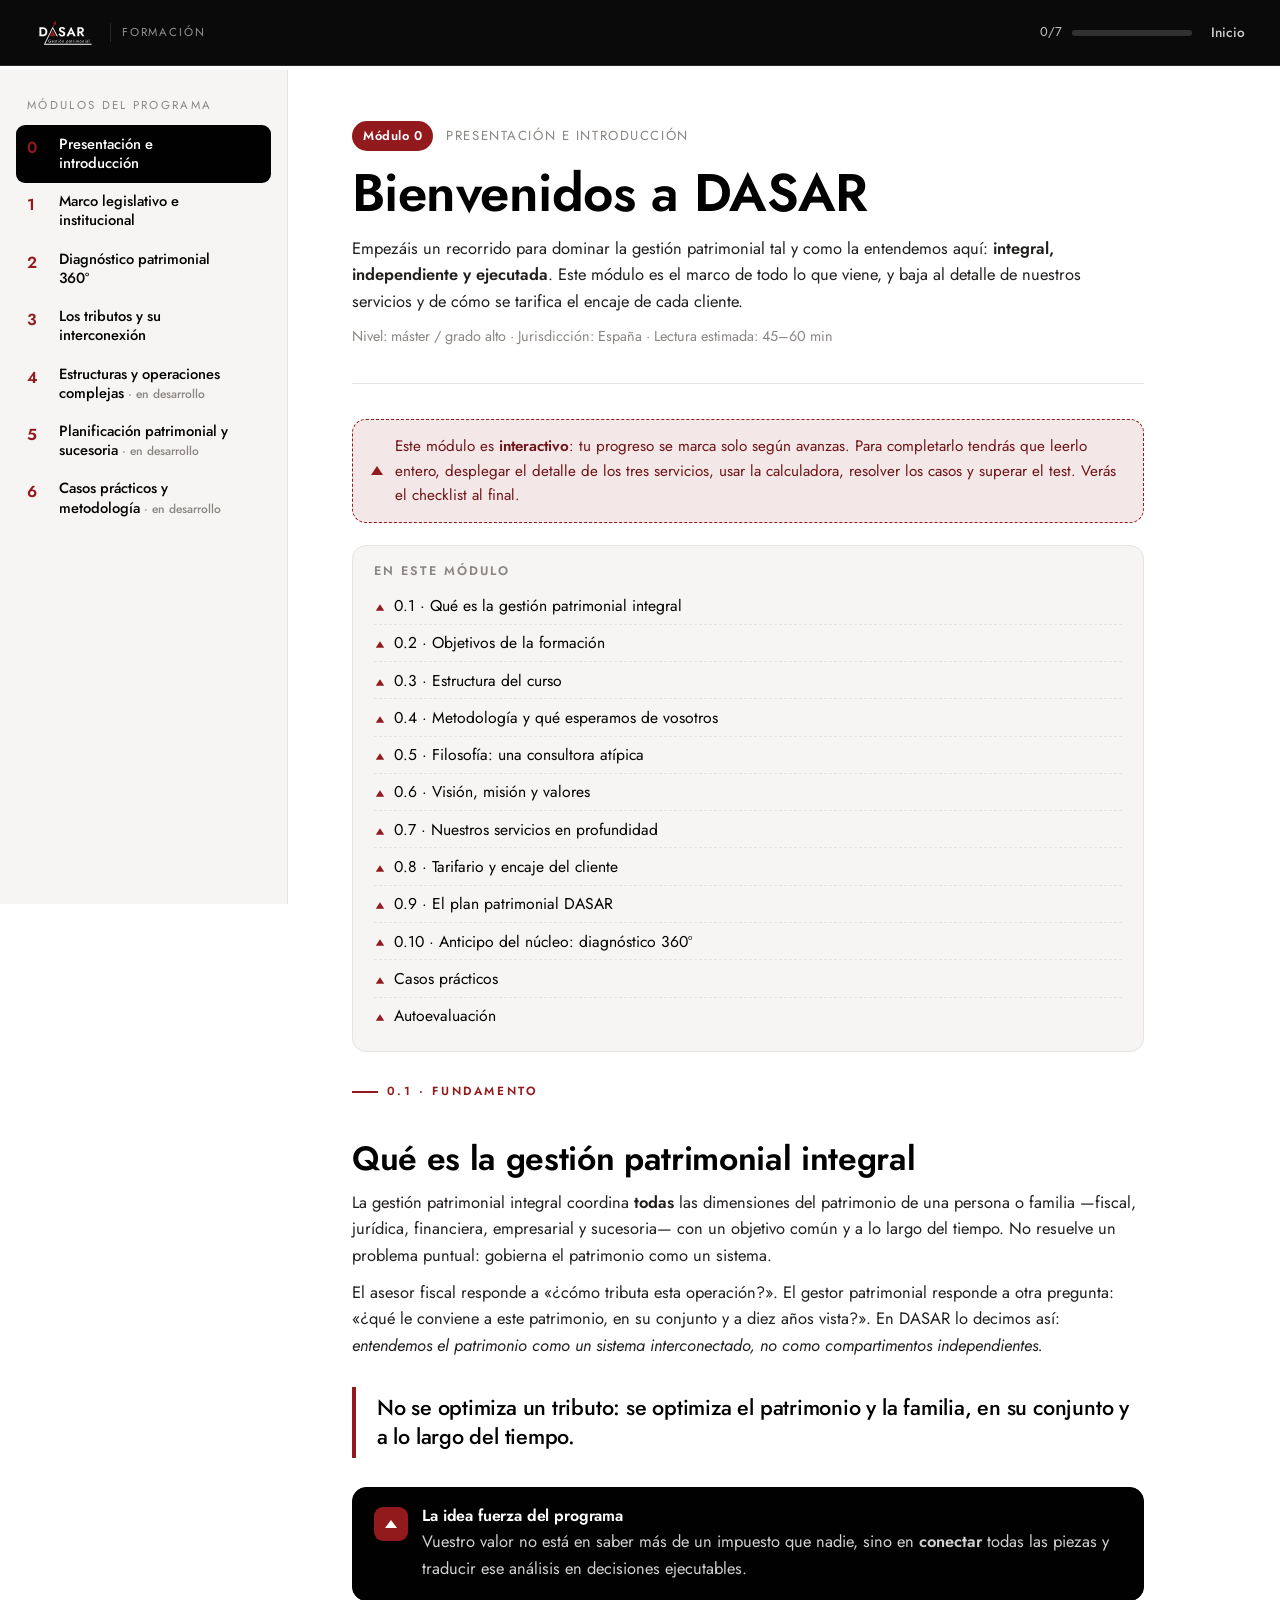
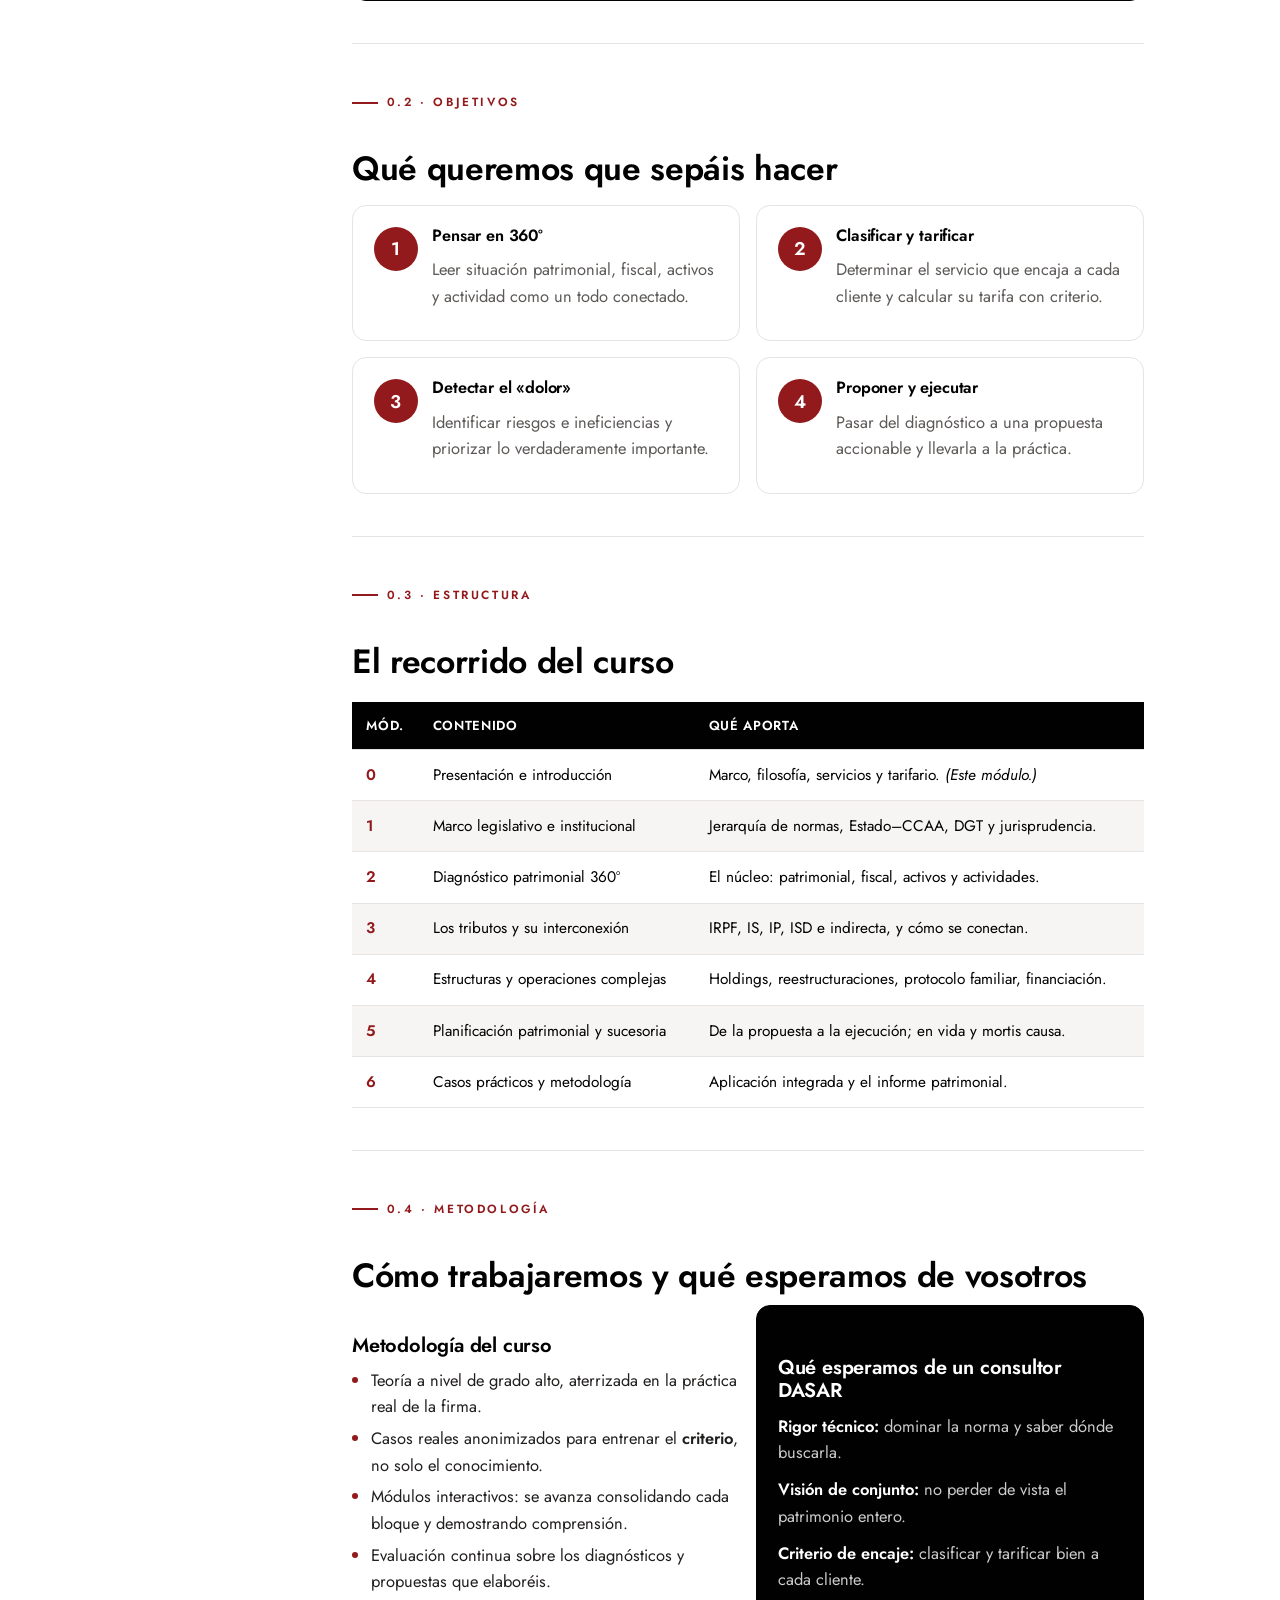
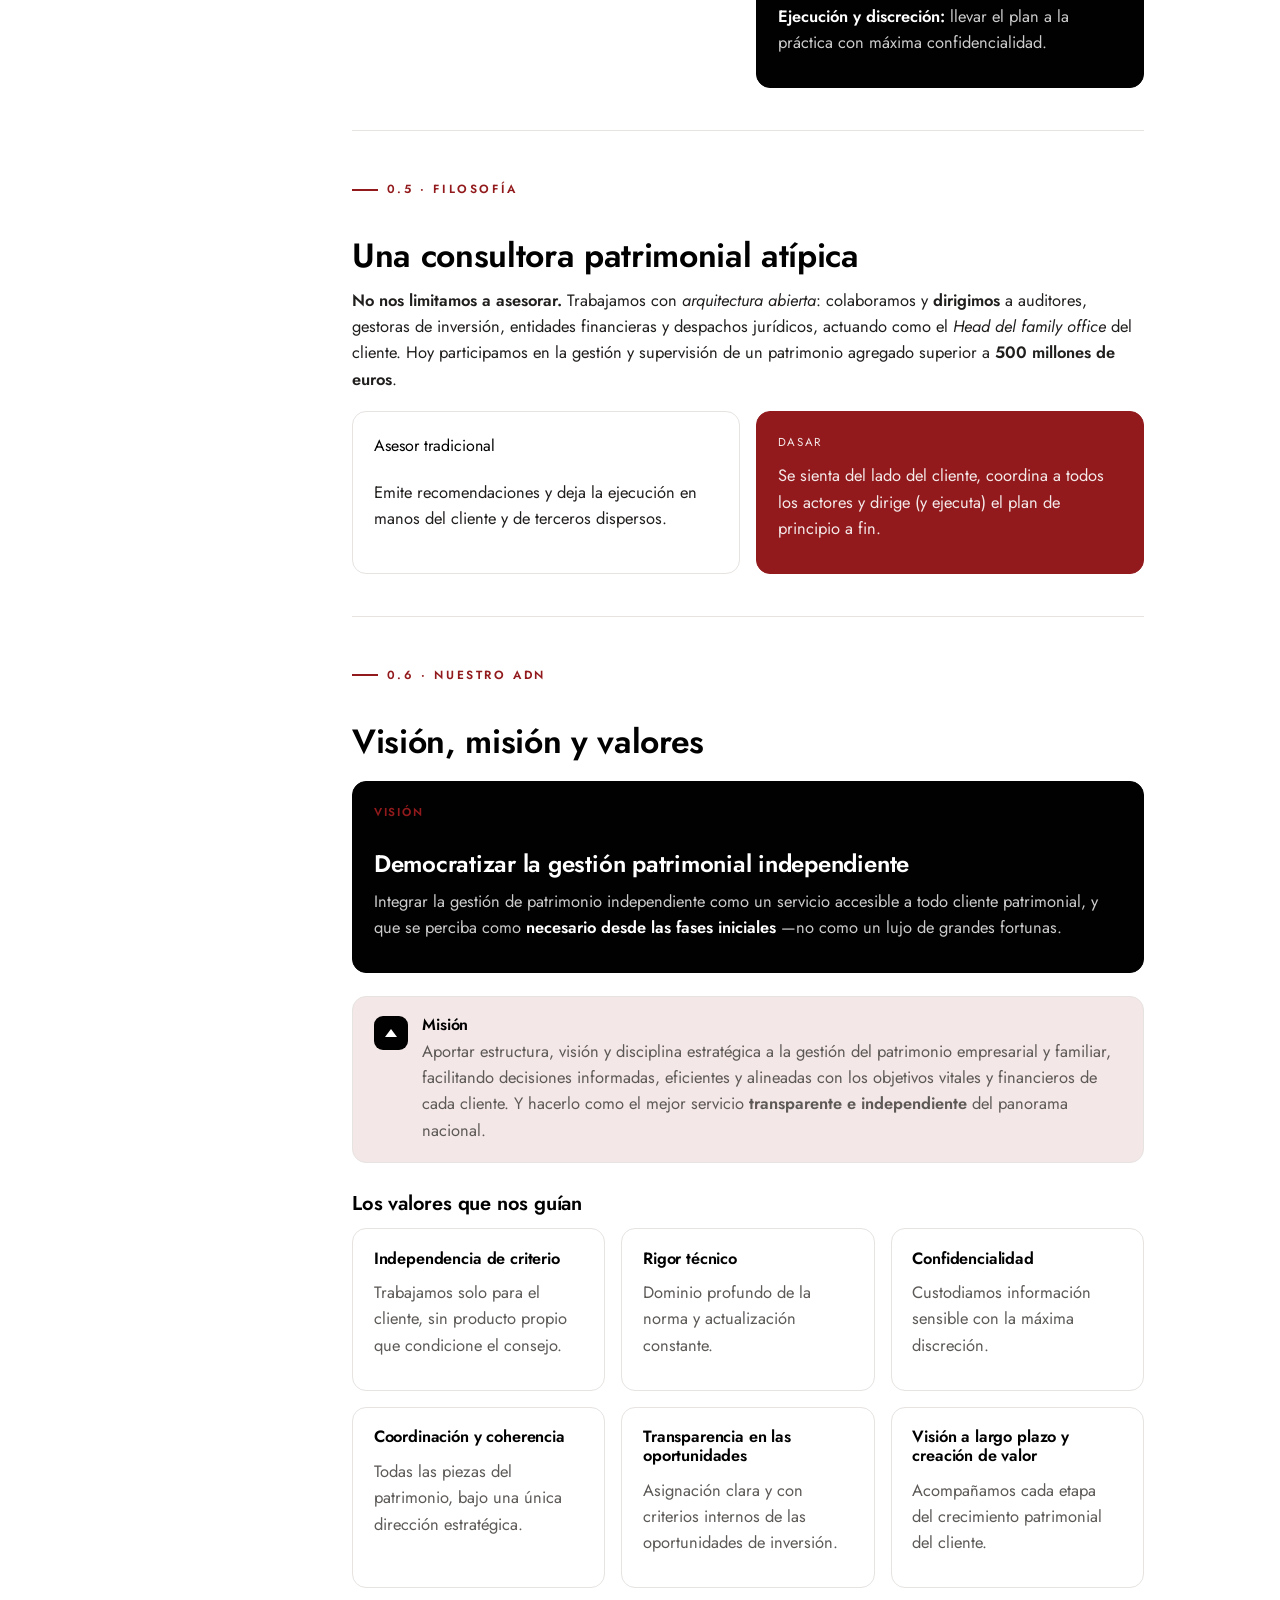
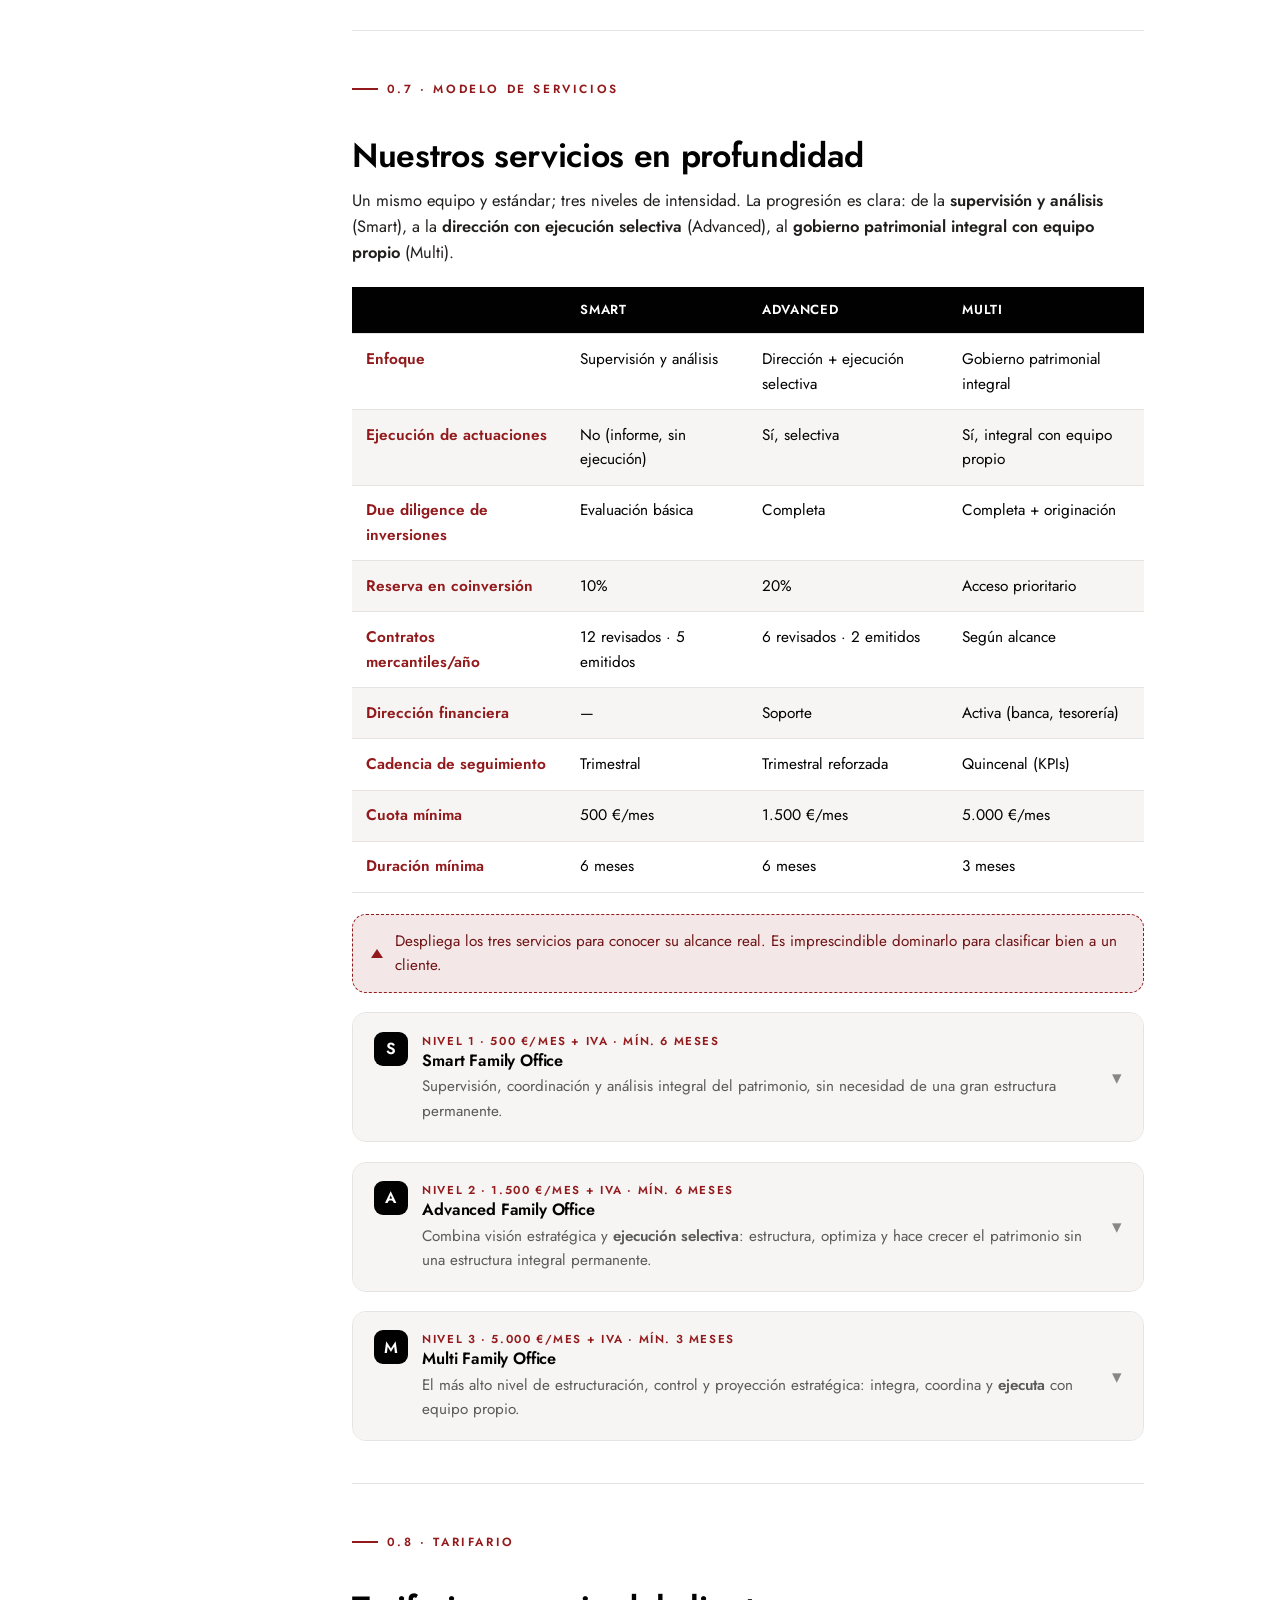
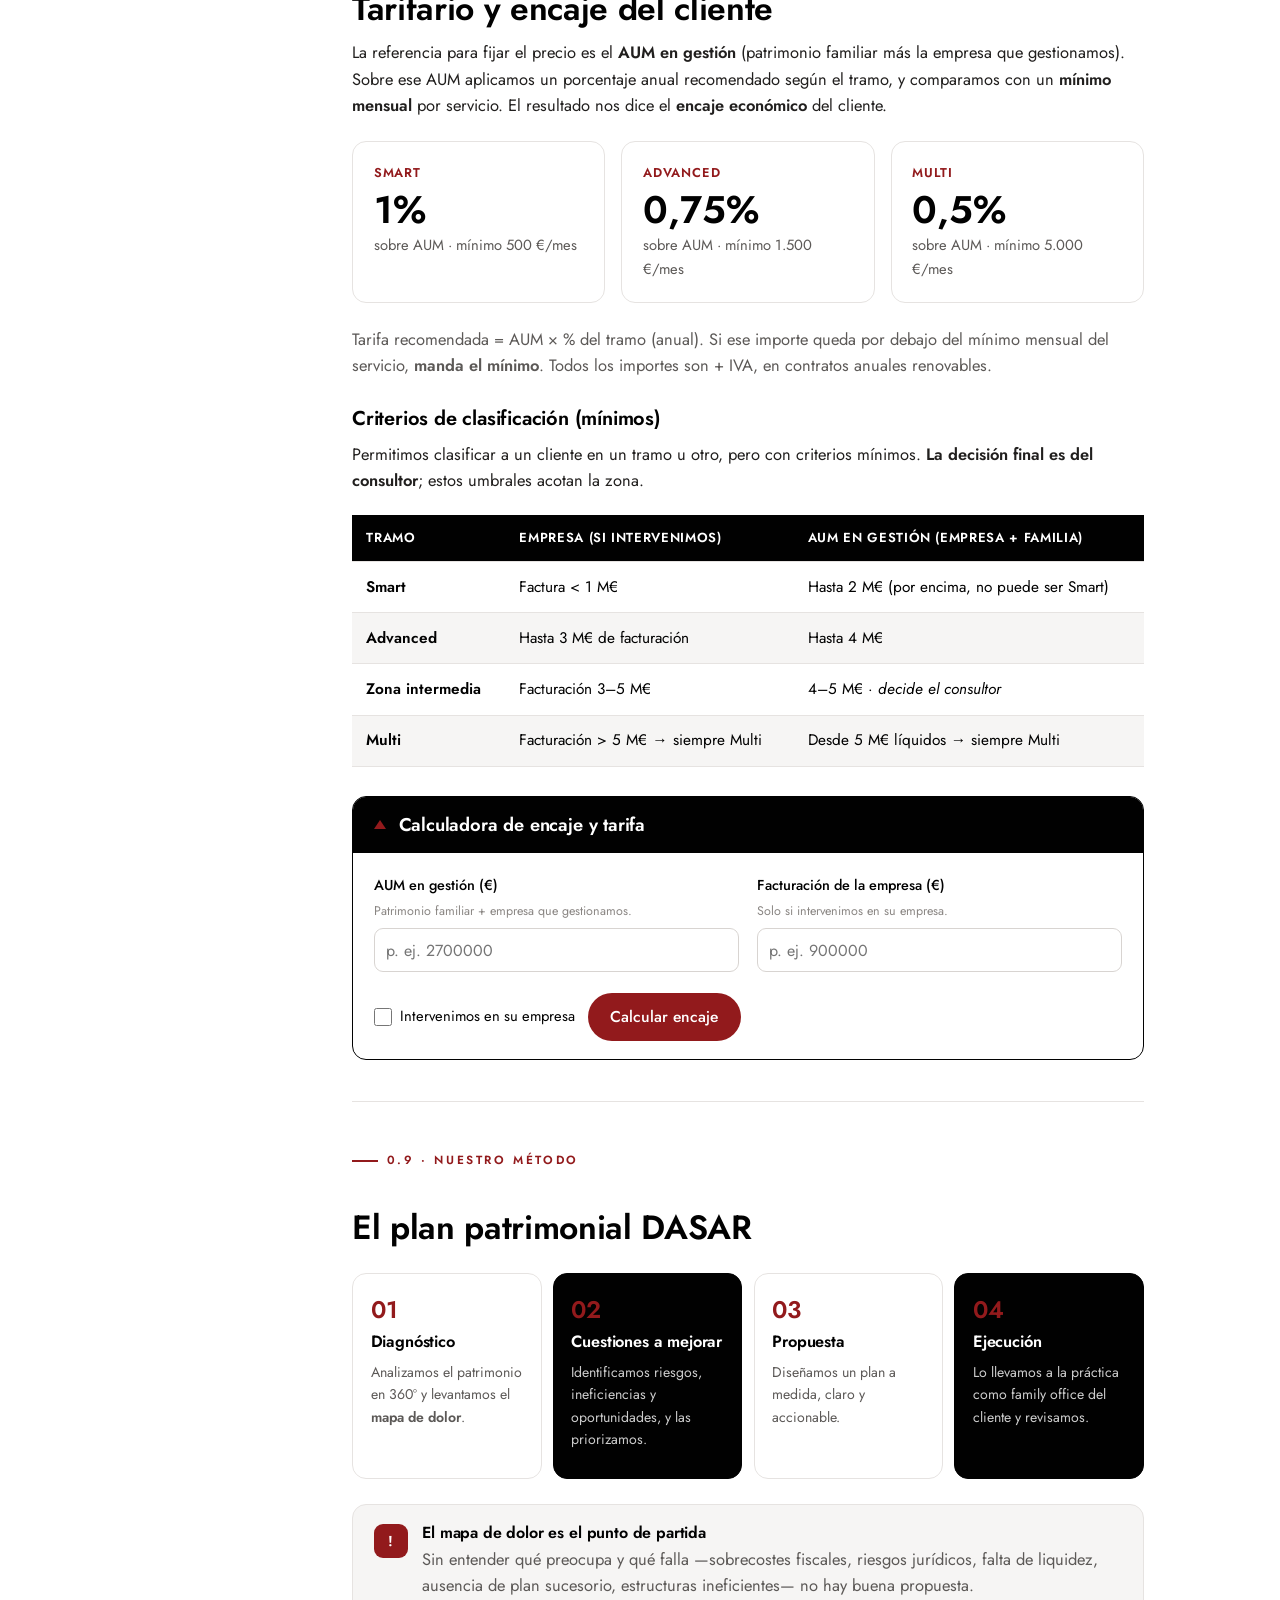
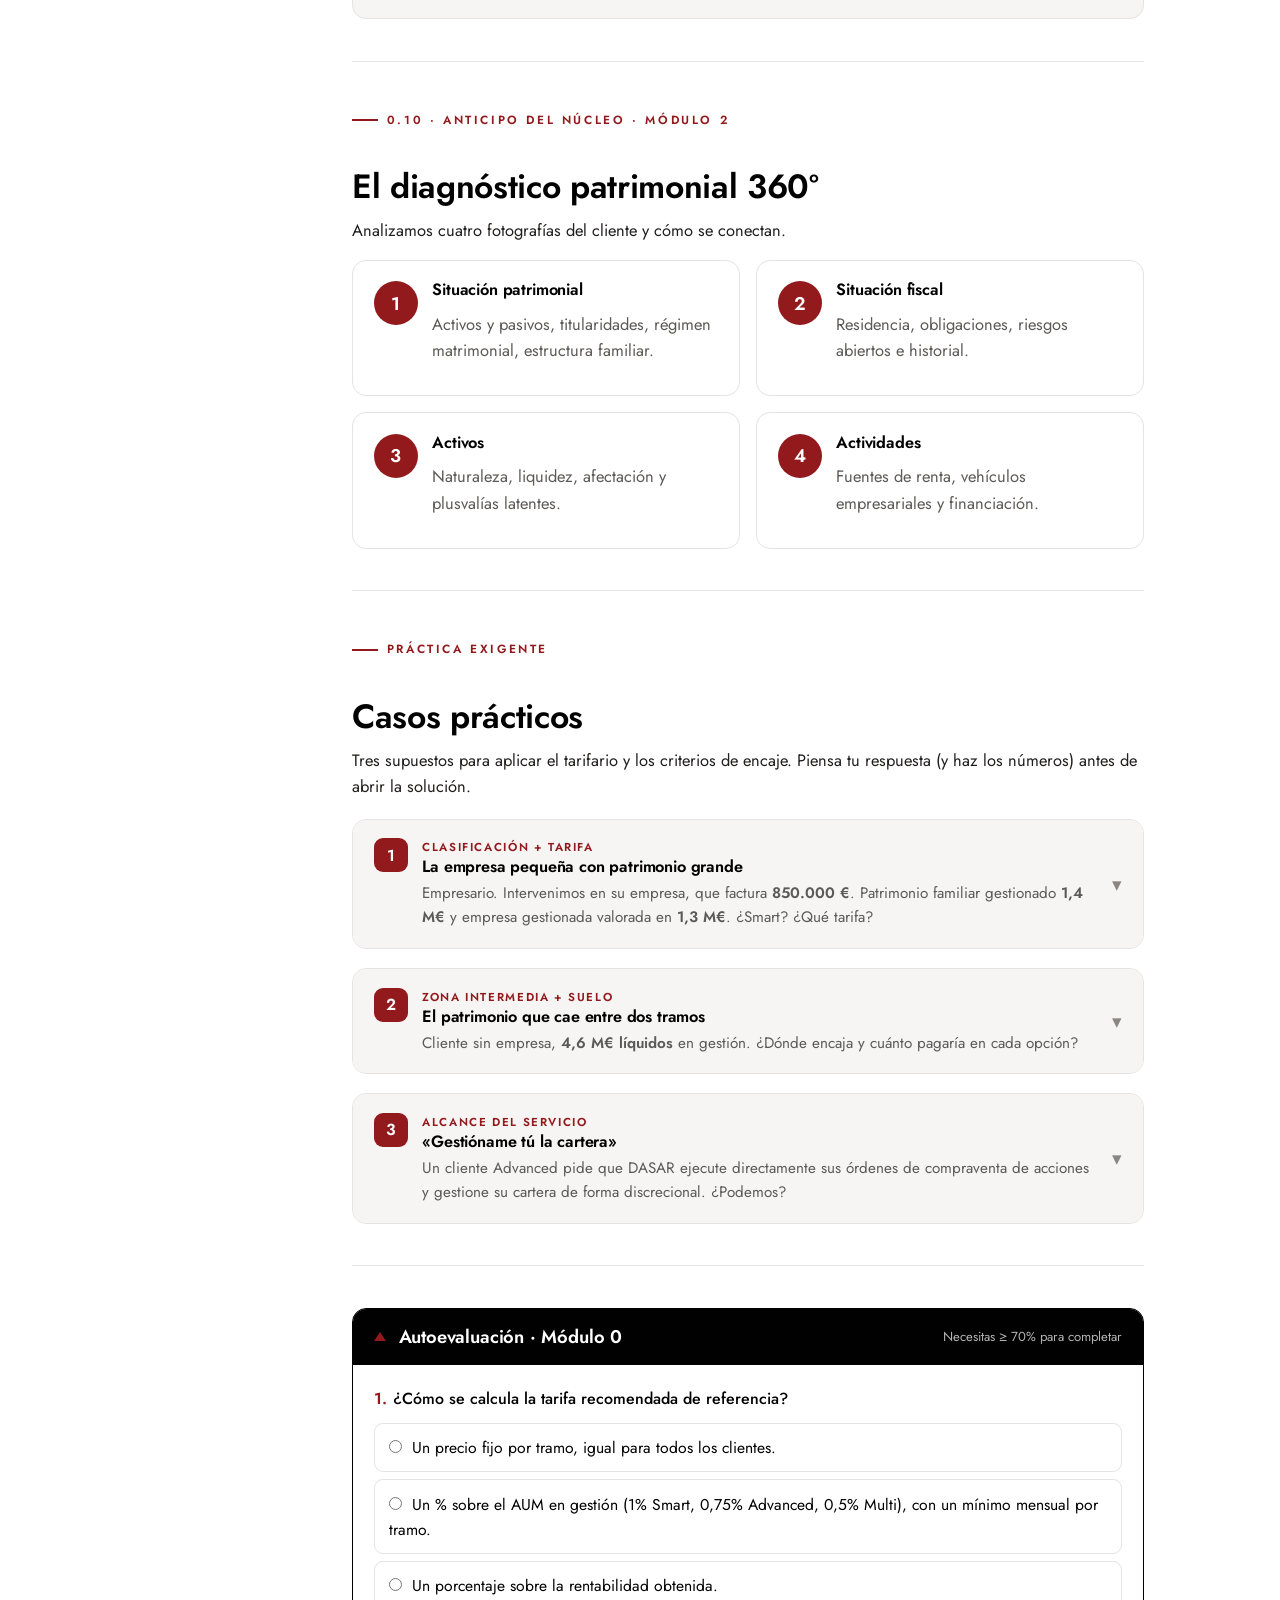
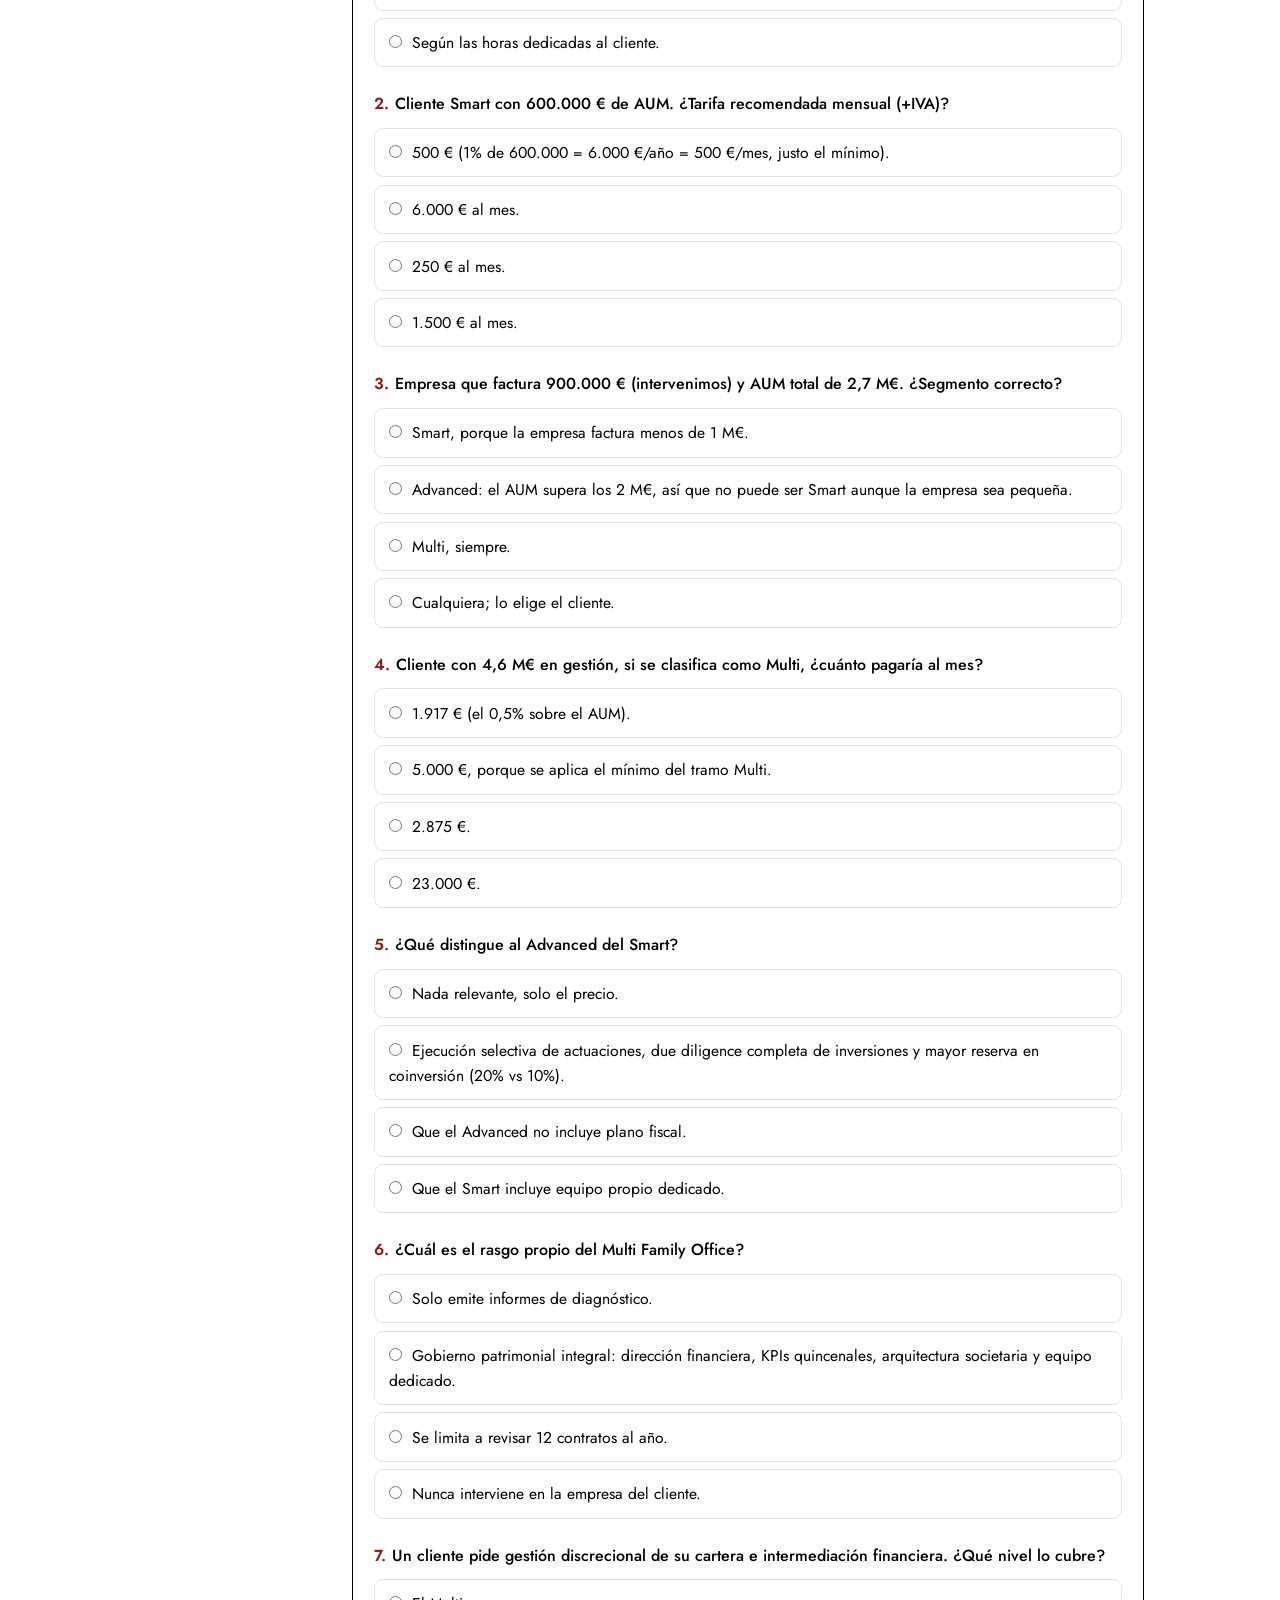
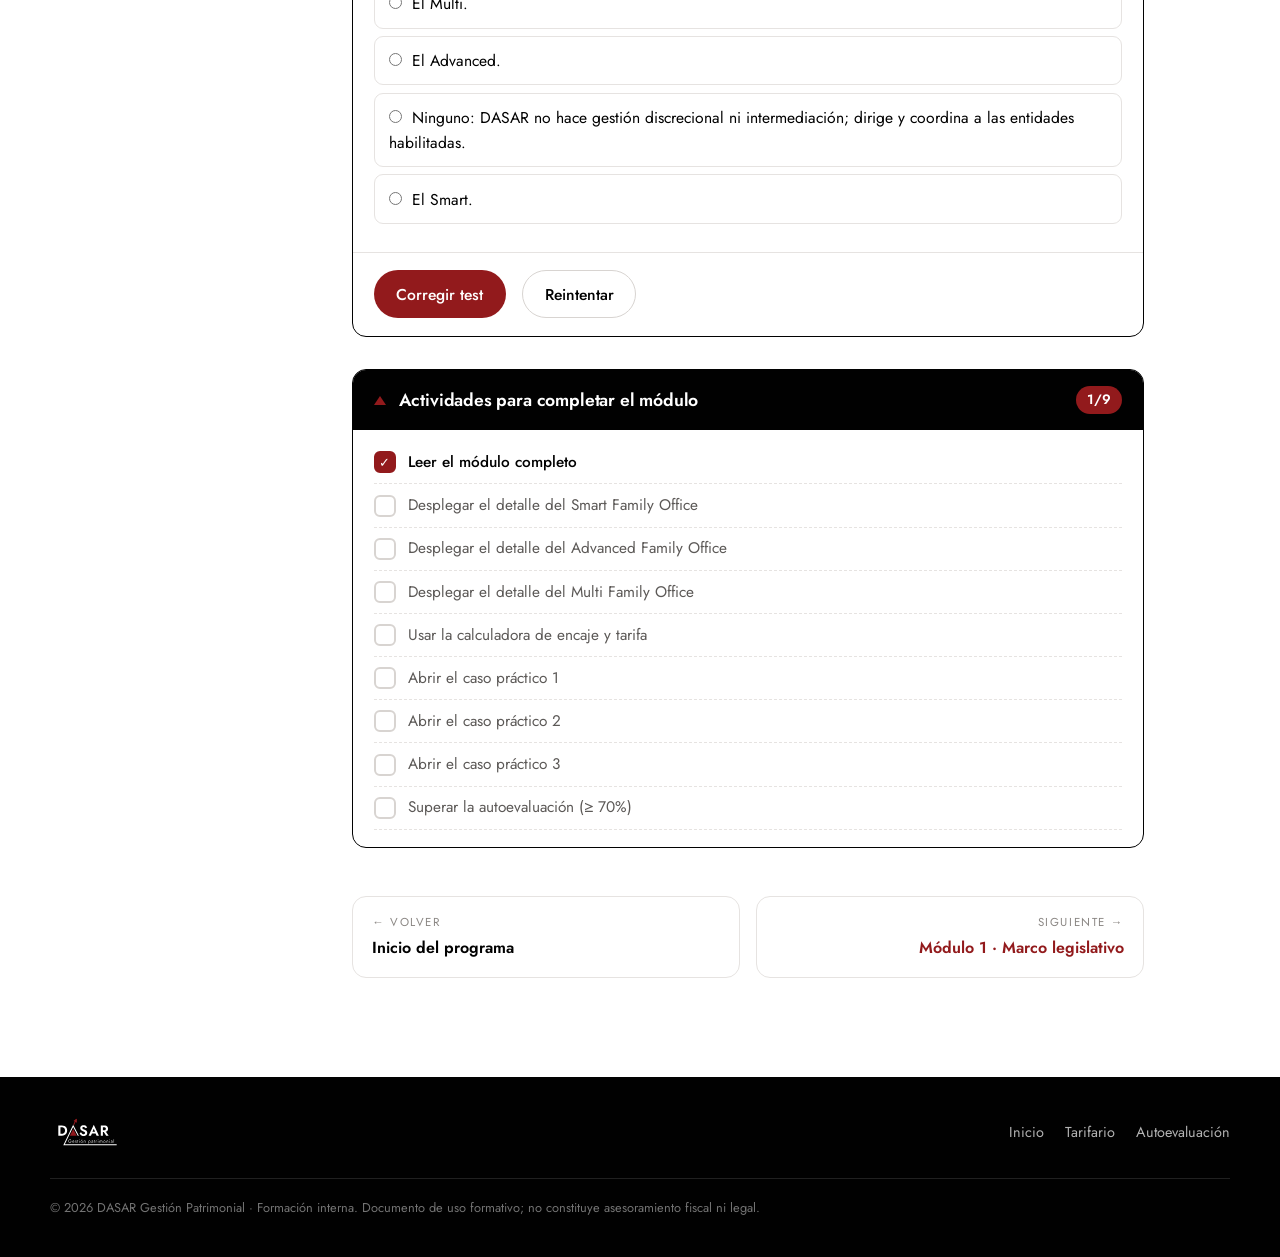
==== modulo-0.html @ 67ef5899 "Add files via upload" ====
<!DOCTYPE html>
<html lang="es">
<head>
<meta charset="UTF-8">
<meta name="viewport" content="width=device-width, initial-scale=1.0">
<title>Módulo 0 · Presentación e introducción · DASAR</title>
<meta name="description" content="Módulo 0 de la formación DASAR: gestión patrimonial integral, servicios en profundidad, tarifario y criterios de encaje del cliente.">
<link rel="icon" href="dasar-color.svg">
<link rel="preconnect" href="https://fonts.googleapis.com">
<link rel="preconnect" href="https://fonts.gstatic.com" crossorigin>
<link href="https://fonts.googleapis.com/css2?family=Jost:ital,wght@0,400;0,500;0,600;0,700;1,400&display=swap" rel="stylesheet">
<link rel="stylesheet" href="styles.css?v=7">
</head>
<body data-current="mod0">

<header class="topbar">
  <button class="menu-toggle" aria-label="Menú"><span></span><span></span><span></span></button>
  <a class="brand" href="index.html">
    <img src="dasar-blanco.svg" alt="DASAR Gestión Patrimonial">
    <span class="tag">Formación</span>
  </a>
  <span class="spacer"></span>
  <div class="tprogress" title="Progreso del programa">
    <span data-progress-text>0/7</span>
    <span class="bar"><i data-progress-bar></i></span>
  </div>
  <a class="home-link" href="index.html">Inicio</a>
</header>
<div class="readprogress" aria-hidden="true"><i></i></div>

<div class="layout">
  <aside class="sidebar">
    <div class="side-h">Módulos del programa</div>
    <nav id="sidebar-list"></nav>
  </aside>

  <main class="content prose">

    <div class="mod-head">
      <div class="eyebrow">
        <span class="mod-badge">Módulo 0</span>
        <span class="mod-meta">Presentación e introducción</span>
      </div>
      <h1>Bienvenidos a DASAR</h1>
      <p class="lead">Empezáis un recorrido para dominar la gestión patrimonial tal y como la entendemos aquí: <strong>integral, independiente y ejecutada</strong>. Este módulo es el marco de todo lo que viene, y baja al detalle de nuestros servicios y de cómo se tarifica el encaje de cada cliente.</p>
      <p style="color:var(--muted-2);font-size:.9rem">Nivel: máster / grado alto · Jurisdicción: España · Lectura estimada: 45–60 min</p>
    </div>

    <div class="gate">
      <span class="tri"></span>
      <div>Este módulo es <strong>interactivo</strong>: tu progreso se marca solo según avanzas. Para completarlo tendrás que leerlo entero, desplegar el detalle de los tres servicios, usar la calculadora, resolver los casos y superar el test. Verás el checklist al final.</div>
    </div>

    <div class="toc">
      <h4>En este módulo</h4>
      <a href="#s1"><span class="tri"></span>0.1 · Qué es la gestión patrimonial integral</a>
      <a href="#s2"><span class="tri"></span>0.2 · Objetivos de la formación</a>
      <a href="#s3"><span class="tri"></span>0.3 · Estructura del curso</a>
      <a href="#s4"><span class="tri"></span>0.4 · Metodología y qué esperamos de vosotros</a>
      <a href="#s5"><span class="tri"></span>0.5 · Filosofía: una consultora atípica</a>
      <a href="#s6"><span class="tri"></span>0.6 · Visión, misión y valores</a>
      <a href="#s7"><span class="tri"></span>0.7 · Nuestros servicios en profundidad</a>
      <a href="#s8"><span class="tri"></span>0.8 · Tarifario y encaje del cliente</a>
      <a href="#s9"><span class="tri"></span>0.9 · El plan patrimonial DASAR</a>
      <a href="#s10"><span class="tri"></span>0.10 · Anticipo del núcleo: diagnóstico 360º</a>
      <a href="#casos"><span class="tri"></span>Casos prácticos</a>
      <a href="#quiz"><span class="tri"></span>Autoevaluación</a>
    </div>

    <!-- 0.1 -->
    <section id="s1" class="reveal">
      <span class="kicker">0.1 · Fundamento</span>
      <h2>Qué es la gestión patrimonial integral</h2>
      <p>La gestión patrimonial integral coordina <strong>todas</strong> las dimensiones del patrimonio de una persona o familia —fiscal, jurídica, financiera, empresarial y sucesoria— con un objetivo común y a lo largo del tiempo. No resuelve un problema puntual: gobierna el patrimonio como un sistema.</p>
      <p>El asesor fiscal responde a «¿cómo tributa esta operación?». El gestor patrimonial responde a otra pregunta: «¿qué le conviene a este patrimonio, en su conjunto y a diez años vista?». En DASAR lo decimos así: <em>entendemos el patrimonio como un sistema interconectado, no como compartimentos independientes.</em></p>
      <div class="pullquote">No se optimiza un tributo: se optimiza el patrimonio y la familia, en su conjunto y a lo largo del tiempo.</div>
      <div class="callout idea">
        <div class="ic"><span class="tri" style="border-bottom-color:#fff"></span></div>
        <div class="ct"><h4>La idea fuerza del programa</h4><p>Vuestro valor no está en saber más de un impuesto que nadie, sino en <strong>conectar</strong> todas las piezas y traducir ese análisis en decisiones ejecutables.</p></div>
      </div>
    </section>

    <hr class="divider">

    <!-- 0.2 -->
    <section id="s2" class="reveal">
      <span class="kicker">0.2 · Objetivos</span>
      <h2>Qué queremos que sepáis hacer</h2>
      <div class="grid grid-2" style="margin-top:1rem">
        <div class="card"><div style="display:flex;gap:.9rem"><span class="badge-num">1</span><div><h4 class="mt0">Pensar en 360º</h4><p style="color:var(--muted)">Leer situación patrimonial, fiscal, activos y actividad como un todo conectado.</p></div></div></div>
        <div class="card"><div style="display:flex;gap:.9rem"><span class="badge-num">2</span><div><h4 class="mt0">Clasificar y tarificar</h4><p style="color:var(--muted)">Determinar el servicio que encaja a cada cliente y calcular su tarifa con criterio.</p></div></div></div>
        <div class="card"><div style="display:flex;gap:.9rem"><span class="badge-num">3</span><div><h4 class="mt0">Detectar el «dolor»</h4><p style="color:var(--muted)">Identificar riesgos e ineficiencias y priorizar lo verdaderamente importante.</p></div></div></div>
        <div class="card"><div style="display:flex;gap:.9rem"><span class="badge-num">4</span><div><h4 class="mt0">Proponer y ejecutar</h4><p style="color:var(--muted)">Pasar del diagnóstico a una propuesta accionable y llevarla a la práctica.</p></div></div></div>
      </div>
    </section>

    <hr class="divider">

    <!-- 0.3 -->
    <section id="s3" class="reveal">
      <span class="kicker">0.3 · Estructura</span>
      <h2>El recorrido del curso</h2>
      <table class="tbl">
        <thead><tr><th style="width:56px">Mód.</th><th>Contenido</th><th>Qué aporta</th></tr></thead>
        <tbody>
          <tr><td><strong>0</strong></td><td>Presentación e introducción</td><td>Marco, filosofía, servicios y tarifario. <em>(Este módulo.)</em></td></tr>
          <tr><td><strong>1</strong></td><td>Marco legislativo e institucional</td><td>Jerarquía de normas, Estado–CCAA, DGT y jurisprudencia.</td></tr>
          <tr><td><strong>2</strong></td><td>Diagnóstico patrimonial 360º</td><td>El núcleo: patrimonial, fiscal, activos y actividades.</td></tr>
          <tr><td><strong>3</strong></td><td>Los tributos y su interconexión</td><td>IRPF, IS, IP, ISD e indirecta, y cómo se conectan.</td></tr>
          <tr><td><strong>4</strong></td><td>Estructuras y operaciones complejas</td><td>Holdings, reestructuraciones, protocolo familiar, financiación.</td></tr>
          <tr><td><strong>5</strong></td><td>Planificación patrimonial y sucesoria</td><td>De la propuesta a la ejecución; en vida y mortis causa.</td></tr>
          <tr><td><strong>6</strong></td><td>Casos prácticos y metodología</td><td>Aplicación integrada y el informe patrimonial.</td></tr>
        </tbody>
      </table>
    </section>

    <hr class="divider">

    <!-- 0.4 -->
    <section id="s4" class="reveal">
      <span class="kicker">0.4 · Metodología</span>
      <h2>Cómo trabajaremos y qué esperamos de vosotros</h2>
      <div class="grid grid-2">
        <div>
          <h3 class="mt0">Metodología del curso</h3>
          <ul>
            <li>Teoría a nivel de grado alto, aterrizada en la práctica real de la firma.</li>
            <li>Casos reales anonimizados para entrenar el <strong>criterio</strong>, no solo el conocimiento.</li>
            <li>Módulos interactivos: se avanza consolidando cada bloque y demostrando comprensión.</li>
            <li>Evaluación continua sobre los diagnósticos y propuestas que elaboréis.</li>
          </ul>
        </div>
        <div class="card dark">
          <h3 class="mt0">Qué esperamos de un consultor DASAR</h3>
          <p><strong style="color:#fff">Rigor técnico:</strong> dominar la norma y saber dónde buscarla.</p>
          <p><strong style="color:#fff">Visión de conjunto:</strong> no perder de vista el patrimonio entero.</p>
          <p><strong style="color:#fff">Criterio de encaje:</strong> clasificar y tarificar bien a cada cliente.</p>
          <p><strong style="color:#fff">Ejecución y discreción:</strong> llevar el plan a la práctica con máxima confidencialidad.</p>
        </div>
      </div>
    </section>

    <hr class="divider">

    <!-- 0.5 -->
    <section id="s5" class="reveal">
      <span class="kicker">0.5 · Filosofía</span>
      <h2>Una consultora patrimonial atípica</h2>
      <p><strong>No nos limitamos a asesorar.</strong> Trabajamos con <em>arquitectura abierta</em>: colaboramos y <strong>dirigimos</strong> a auditores, gestoras de inversión, entidades financieras y despachos jurídicos, actuando como el <em>Head del family office</em> del cliente. Hoy participamos en la gestión y supervisión de un patrimonio agregado superior a <strong>500 millones de euros</strong>.</p>
      <div class="grid grid-2" style="margin-top:1.2rem">
        <div class="card">
          <div class="mc-state" style="display:inline-block;margin-bottom:.6rem">Asesor tradicional</div>
          <p>Emite recomendaciones y deja la ejecución en manos del cliente y de terceros dispersos.</p>
        </div>
        <div class="card wine">
          <div style="font-size:.72rem;letter-spacing:.14em;text-transform:uppercase;margin-bottom:.6rem;opacity:.9">DASAR</div>
          <p>Se sienta del lado del cliente, coordina a todos los actores y dirige (y ejecuta) el plan de principio a fin.</p>
        </div>
      </div>
    </section>

    <hr class="divider">

    <!-- 0.6 -->
    <section id="s6" class="reveal">
      <span class="kicker">0.6 · Nuestro ADN</span>
      <h2>Visión, misión y valores</h2>
      <div class="card dark" style="margin:1.2rem 0">
        <div style="font-size:.72rem;letter-spacing:.16em;text-transform:uppercase;color:var(--wine);font-weight:600">Visión</div>
        <h3 class="mt0" style="font-size:1.5rem">Democratizar la gestión patrimonial independiente</h3>
        <p>Integrar la gestión de patrimonio independiente como un servicio accesible a todo cliente patrimonial, y que se perciba como <strong style="color:#fff">necesario desde las fases iniciales</strong> —no como un lujo de grandes fortunas.</p>
      </div>
      <div class="callout ref">
        <div class="ic"><span class="tri" style="border-bottom-color:#fff"></span></div>
        <div class="ct"><h4>Misión</h4><p>Aportar estructura, visión y disciplina estratégica a la gestión del patrimonio empresarial y familiar, facilitando decisiones informadas, eficientes y alineadas con los objetivos vitales y financieros de cada cliente. Y hacerlo como el mejor servicio <strong>transparente e independiente</strong> del panorama nacional.</p></div>
      </div>
      <h3>Los valores que nos guían</h3>
      <div class="grid grid-3" style="margin-top:.8rem">
        <div class="card"><h4 class="mt0">Independencia de criterio</h4><p style="color:var(--muted)">Trabajamos solo para el cliente, sin producto propio que condicione el consejo.</p></div>
        <div class="card"><h4 class="mt0">Rigor técnico</h4><p style="color:var(--muted)">Dominio profundo de la norma y actualización constante.</p></div>
        <div class="card"><h4 class="mt0">Confidencialidad</h4><p style="color:var(--muted)">Custodiamos información sensible con la máxima discreción.</p></div>
        <div class="card"><h4 class="mt0">Coordinación y coherencia</h4><p style="color:var(--muted)">Todas las piezas del patrimonio, bajo una única dirección estratégica.</p></div>
        <div class="card"><h4 class="mt0">Transparencia en las oportunidades</h4><p style="color:var(--muted)">Asignación clara y con criterios internos de las oportunidades de inversión.</p></div>
        <div class="card"><h4 class="mt0">Visión a largo plazo y creación de valor</h4><p style="color:var(--muted)">Acompañamos cada etapa del crecimiento patrimonial del cliente.</p></div>
      </div>
    </section>

    <hr class="divider">

    <!-- 0.7 SERVICIOS EN PROFUNDIDAD -->
    <section id="s7" class="reveal">
      <span class="kicker">0.7 · Modelo de servicios</span>
      <h2>Nuestros servicios en profundidad</h2>
      <p>Un mismo equipo y estándar; tres niveles de intensidad. La progresión es clara: de la <strong>supervisión y análisis</strong> (Smart), a la <strong>dirección con ejecución selectiva</strong> (Advanced), al <strong>gobierno patrimonial integral con equipo propio</strong> (Multi).</p>

      <table class="tbl">
        <thead><tr><th>&nbsp;</th><th>Smart</th><th>Advanced</th><th>Multi</th></tr></thead>
        <tbody>
          <tr><td><strong>Enfoque</strong></td><td>Supervisión y análisis</td><td>Dirección + ejecución selectiva</td><td>Gobierno patrimonial integral</td></tr>
          <tr><td><strong>Ejecución de actuaciones</strong></td><td>No (informe, sin ejecución)</td><td>Sí, selectiva</td><td>Sí, integral con equipo propio</td></tr>
          <tr><td><strong>Due diligence de inversiones</strong></td><td>Evaluación básica</td><td>Completa</td><td>Completa + originación</td></tr>
          <tr><td><strong>Reserva en coinversión</strong></td><td>10%</td><td>20%</td><td>Acceso prioritario</td></tr>
          <tr><td><strong>Contratos mercantiles/año</strong></td><td>12 revisados · 5 emitidos</td><td>6 revisados · 2 emitidos</td><td>Según alcance</td></tr>
          <tr><td><strong>Dirección financiera</strong></td><td>—</td><td>Soporte</td><td>Activa (banca, tesorería)</td></tr>
          <tr><td><strong>Cadencia de seguimiento</strong></td><td>Trimestral</td><td>Trimestral reforzada</td><td>Quincenal (KPIs)</td></tr>
          <tr><td><strong>Cuota mínima</strong></td><td>500 €/mes</td><td>1.500 €/mes</td><td>5.000 €/mes</td></tr>
          <tr><td><strong>Duración mínima</strong></td><td>6 meses</td><td>6 meses</td><td>3 meses</td></tr>
        </tbody>
      </table>

      <div class="gate"><span class="tri"></span><div>Despliega los tres servicios para conocer su alcance real. Es imprescindible dominarlo para clasificar bien a un cliente.</div></div>

      <!-- SMART -->
      <div class="caso svc" data-act="srv_smart">
        <div class="caso-h">
          <div class="ci">S</div>
          <div class="cti"><div class="cl">Nivel 1 · 500 €/mes + IVA · mín. 6 meses</div><h4>Smart Family Office</h4><p>Supervisión, coordinación y análisis integral del patrimonio, sin necesidad de una gran estructura permanente.</p></div>
          <div class="chev">▾</div>
        </div>
        <div class="caso-body"><div class="caso-inner">
          <p>Es un servicio de <strong>consultoría estratégica</strong>: el primer nivel de una estructura patrimonial bien dirigida. Aporta visión global consolidada, análisis técnico independiente, coordinación de asesores externos, evaluación estructurada de decisiones y acceso organizado a oportunidades internas.</p>
          <div class="plano"><h5>Plano patrimonial <span class="cad">Mes 1 · anual</span></h5><p>Evaluación inicial y mapa consolidado, diagnóstico de la estructura societaria, riesgos estructurales e informe estratégico inicial. Análisis de hasta <strong>12 oportunidades de inversión al año</strong> presentadas por el cliente. Reserva del <strong>10%</strong> en oportunidades internas (club de coinversión, sujeto a disponibilidad).</p></div>
          <div class="plano"><h5>Plano fiscal <span class="cad">Mes 2 · anual</span></h5><p>Revisión de la estructura fiscal básica y su encaje societario, tributación personal vinculada al patrimonio empresarial e inmobiliario, impacto de las principales fuentes de renta y coherencia entre estructura y marco fiscal. Coordinación con el asesor fiscal del cliente.</p></div>
          <div class="plano"><h5>Plano mercantil <span class="cad">anual · trimestral</span></h5><p>Revisión de hasta 12 contratos recibidos y elaboración de hasta 5 emitidos; seguimiento financiero empresarial (valoración de partidas, análisis sectorial, desviaciones estructurales).</p></div>
          <div class="plano"><h5>Plano sucesorio <span class="cad">Mes 3</span></h5><p>Planificación sucesoria básica: primera planificación estructural, identificación de riesgos hereditarios, coordinación con especialistas y acompañamiento en decisiones.</p></div>
          <div class="lim"><b>Límites:</b> no sustituye al asesor fiscal ni al despacho jurídico; no implica gestión discrecional de inversiones; no asume dirección financiera operativa; no realiza intermediación financiera. Informe, <b>sin ejecución</b>.</div>
        </div></div>
      </div>

      <!-- ADVANCED -->
      <div class="caso svc" data-act="srv_advance">
        <div class="caso-h">
          <div class="ci">A</div>
          <div class="cti"><div class="cl">Nivel 2 · 1.500 €/mes + IVA · mín. 6 meses</div><h4>Advanced Family Office</h4><p>Combina visión estratégica y <strong>ejecución selectiva</strong>: estructura, optimiza y hace crecer el patrimonio sin una estructura integral permanente.</p></div>
          <div class="chev">▾</div>
        </div>
        <div class="caso-body"><div class="caso-inner">
          <p>El salto respecto al Smart es la <strong>implicación directa en la puesta en marcha</strong>: DASAR define y ejecuta las actuaciones patrimoniales necesarias, en coordinación con la asesoría correspondiente, y hace su seguimiento.</p>
          <div class="plano"><h5>Plano patrimonial <span class="cad">Mes 1 · anual</span></h5><p>Todo lo del Smart, y además <strong>due diligence completa</strong> de las hasta 12 oportunidades anuales. Reserva del <strong>20%</strong> en coinversión.</p></div>
          <div class="plano"><h5>Dirección patrimonial y soporte estratégico <span class="cad">continuo</span></h5><p>Revisión y estructuración del patrimonio: análisis de la distribución entre activos (inmobiliario, financiero, liquidez), identificación de ineficiencias y concentraciones de riesgo, propuesta de mejora, seguimiento de la evolución y ajuste de la estrategia. Búsqueda activa de oportunidades y apoyo en la toma de decisiones.</p></div>
          <div class="plano"><h5>Plano fiscal y mercantil <span class="cad">Mes 2 · anual</span></h5><p>Plano fiscal como el Smart. Revisión de hasta 6 contratos recibidos y elaboración de 2 emitidos; seguimiento estratégico del área financiera.</p></div>
          <div class="plano"><h5>Continuidad patrimonial y empresarial <span class="cad">Mes 3</span></h5><p>Planificación sucesoria personal y empresarial: riesgos en la transmisión, definición de estructuras de continuidad, coordinación con asesores y acompañamiento.</p></div>
          <div class="lim"><b>Límites:</b> no gestión directa de inversiones; no intermediación financiera. La ejecución es <b>selectiva</b>, no un gobierno integral permanente.</div>
        </div></div>
      </div>

      <!-- MULTI -->
      <div class="caso svc" data-act="srv_multi">
        <div class="caso-h">
          <div class="ci">M</div>
          <div class="cti"><div class="cl">Nivel 3 · 5.000 €/mes + IVA · mín. 3 meses</div><h4>Multi Family Office</h4><p>El más alto nivel de estructuración, control y proyección estratégica: integra, coordina y <strong>ejecuta</strong> con equipo propio.</p></div>
          <div class="chev">▾</div>
        </div>
        <div class="caso-body"><div class="caso-inner">
          <p>Pensado para la consolidación, crecimiento y <strong>transmisión intergeneracional</strong> de grandes patrimonios. Se organiza en áreas de dirección, con equipo dedicado y cadencia quincenal.</p>
          <div class="plano"><h5>Gobierno patrimonial <span class="cad">eje central</span></h5><p>Dirección estratégica y control global: hoja de ruta a medio y largo plazo, prioridades (crecimiento, protección, liquidez, sucesión), supervisión de todos los intervinientes y marco de toma de decisiones.</p></div>
          <div class="plano"><h5>Seguimiento y KPIs <span class="cad">quincenal</span></h5><p>Cuadro de mando con indicadores por área, reuniones quincenales de estrategia con acta de acuerdos, reporting mensual y revisión trimestral de la hoja de ruta.</p></div>
          <div class="plano"><h5>Dirección financiera <span class="cad">continuo</span></h5><p>Supervisión activa del balance, estructuración y optimización de la financiación, negociación con entidades, gestión de tesorería y liquidez.</p></div>
          <div class="plano"><h5>Dirección de administración <span class="cad">continuo</span></h5><p>Control operativo, orden documental, vencimientos y estandarización de procesos operativos de la empresa.</p></div>
          <div class="plano"><h5>Fiscal avanzada y arquitectura societaria <span class="cad">continuo</span></h5><p>Estructuras fiscales eficientes, reorganizaciones societarias, holdings y protección patrimonial; optimización continua de la carga tributaria.</p></div>
          <div class="plano"><h5>Inversión, capital y sucesión <span class="cad">según momento</span></h5><p>Acceso prioritario a oportunidades, análisis y estructuración de operaciones, M&A y desinversión, supervisión global de cartera; planificación hereditaria avanzada y protocolos familiares.</p></div>
          <div class="lim"><b>Equipo dedicado:</b> dirección de consultoría, consultor patrimonial, dirección de administración y legal, dirección de proyectos y project manager. Aun así, tampoco realiza gestión discrecional ni intermediación financiera: <b>dirige y coordina</b> a las entidades habilitadas.</div>
        </div></div>
      </div>
    </section>

    <hr class="divider">

    <!-- 0.8 TARIFARIO -->
    <section id="s8" class="reveal">
      <span class="kicker">0.8 · Tarifario</span>
      <h2>Tarifario y encaje del cliente</h2>
      <p>La referencia para fijar el precio es el <strong>AUM en gestión</strong> (patrimonio familiar más la empresa que gestionamos). Sobre ese AUM aplicamos un porcentaje anual recomendado según el tramo, y comparamos con un <strong>mínimo mensual</strong> por servicio. El resultado nos dice el <strong>encaje económico</strong> del cliente.</p>

      <div class="stats">
        <div class="stat"><div class="sub">Smart</div><div class="big">1%</div><div class="lbl">sobre AUM · mínimo 500 €/mes</div></div>
        <div class="stat"><div class="sub">Advanced</div><div class="big">0,75%</div><div class="lbl">sobre AUM · mínimo 1.500 €/mes</div></div>
        <div class="stat"><div class="sub">Multi</div><div class="big">0,5%</div><div class="lbl">sobre AUM · mínimo 5.000 €/mes</div></div>
      </div>
      <p class="mt0" style="color:var(--muted)">Tarifa recomendada = AUM × % del tramo (anual). Si ese importe queda por debajo del mínimo mensual del servicio, <strong>manda el mínimo</strong>. Todos los importes son + IVA, en contratos anuales renovables.</p>

      <h3>Criterios de clasificación (mínimos)</h3>
      <p>Permitimos clasificar a un cliente en un tramo u otro, pero con criterios mínimos. <strong>La decisión final es del consultor</strong>; estos umbrales acotan la zona.</p>
      <table class="tbl crit">
        <thead><tr><th>Tramo</th><th>Empresa (si intervenimos)</th><th>AUM en gestión (empresa + familia)</th></tr></thead>
        <tbody>
          <tr><td>Smart</td><td>Factura &lt; 1 M€</td><td>Hasta 2 M€ (por encima, no puede ser Smart)</td></tr>
          <tr><td>Advanced</td><td>Hasta 3 M€ de facturación</td><td>Hasta 4 M€</td></tr>
          <tr><td>Zona intermedia</td><td>Facturación 3–5 M€</td><td>4–5 M€ · <em>decide el consultor</em></td></tr>
          <tr><td>Multi</td><td>Facturación &gt; 5 M€ → siempre Multi</td><td>Desde 5 M€ líquidos → siempre Multi</td></tr>
        </tbody>
      </table>

      <div class="calc">
        <div class="calc-head"><span class="tri"></span><h3>Calculadora de encaje y tarifa</h3></div>
        <div class="calc-grid">
          <div class="fld">
            <label for="c-aum">AUM en gestión (€)</label>
            <small>Patrimonio familiar + empresa que gestionamos.</small>
            <input id="c-aum" data-c-aum type="number" min="0" step="10000" placeholder="p. ej. 2700000">
          </div>
          <div class="fld">
            <label for="c-rev">Facturación de la empresa (€)</label>
            <small>Solo si intervenimos en su empresa.</small>
            <input id="c-rev" data-c-rev type="number" min="0" step="10000" placeholder="p. ej. 900000">
          </div>
        </div>
        <div class="calc-actions">
          <label class="switch"><input type="checkbox" data-c-int> Intervenimos en su empresa</label>
          <button class="btn btn-primary" data-c-run>Calcular encaje</button>
        </div>
        <div class="calc-result" data-c-result></div>
      </div>
    </section>

    <hr class="divider">

    <!-- 0.9 -->
    <section id="s9" class="reveal">
      <span class="kicker">0.9 · Nuestro método</span>
      <h2>El plan patrimonial DASAR</h2>
      <div class="flow">
        <div class="step"><div class="n">01</div><h4>Diagnóstico</h4><p>Analizamos el patrimonio en 360º y levantamos el <strong>mapa de dolor</strong>.</p></div>
        <div class="step"><div class="n">02</div><h4>Cuestiones a mejorar</h4><p>Identificamos riesgos, ineficiencias y oportunidades, y las priorizamos.</p></div>
        <div class="step"><div class="n">03</div><h4>Propuesta</h4><p>Diseñamos un plan a medida, claro y accionable.</p></div>
        <div class="step"><div class="n">04</div><h4>Ejecución</h4><p>Lo llevamos a la práctica como family office del cliente y revisamos.</p></div>
      </div>
      <div class="callout"><div class="ic">!</div><div class="ct"><h4>El mapa de dolor es el punto de partida</h4><p>Sin entender qué preocupa y qué falla —sobrecostes fiscales, riesgos jurídicos, falta de liquidez, ausencia de plan sucesorio, estructuras ineficientes— no hay buena propuesta.</p></div></div>
    </section>

    <hr class="divider">

    <!-- 0.10 -->
    <section id="s10" class="reveal">
      <span class="kicker">0.10 · Anticipo del núcleo · Módulo 2</span>
      <h2>El diagnóstico patrimonial 360º</h2>
      <p>Analizamos cuatro fotografías del cliente y cómo se conectan.</p>
      <div class="grid grid-2" style="margin-top:1rem">
        <div class="card"><div style="display:flex;gap:.9rem"><span class="badge-num">1</span><div><h4 class="mt0">Situación patrimonial</h4><p style="color:var(--muted)">Activos y pasivos, titularidades, régimen matrimonial, estructura familiar.</p></div></div></div>
        <div class="card"><div style="display:flex;gap:.9rem"><span class="badge-num">2</span><div><h4 class="mt0">Situación fiscal</h4><p style="color:var(--muted)">Residencia, obligaciones, riesgos abiertos e historial.</p></div></div></div>
        <div class="card"><div style="display:flex;gap:.9rem"><span class="badge-num">3</span><div><h4 class="mt0">Activos</h4><p style="color:var(--muted)">Naturaleza, liquidez, afectación y plusvalías latentes.</p></div></div></div>
        <div class="card"><div style="display:flex;gap:.9rem"><span class="badge-num">4</span><div><h4 class="mt0">Actividades</h4><p style="color:var(--muted)">Fuentes de renta, vehículos empresariales y financiación.</p></div></div></div>
      </div>
    </section>

    <hr class="divider">

    <!-- CASOS -->
    <section id="casos" class="reveal">
      <span class="kicker">Práctica exigente</span>
      <h2>Casos prácticos</h2>
      <p>Tres supuestos para aplicar el tarifario y los criterios de encaje. Piensa tu respuesta (y haz los números) antes de abrir la solución.</p>

      <div class="caso" data-act="caso1">
        <div class="caso-h"><div class="ci">1</div>
          <div class="cti"><div class="cl">Clasificación + tarifa</div><h4>La empresa pequeña con patrimonio grande</h4><p>Empresario. Intervenimos en su empresa, que factura <strong>850.000 €</strong>. Patrimonio familiar gestionado <strong>1,4 M€</strong> y empresa gestionada valorada en <strong>1,3 M€</strong>. ¿Smart? ¿Qué tarifa?</p></div>
          <div class="chev">▾</div>
        </div>
        <div class="caso-body"><div class="caso-inner">
          <p>AUM en gestión = 1,4 M€ + 1,3 M€ = <strong>2,7 M€</strong>. Aunque la empresa facture menos de 1 M€ (lo que por sí solo permitiría el Smart), el criterio de patrimonio manda: <strong>por encima de 2 M€ de AUM no puede ser Smart</strong>.</p>
          <div class="sol"><div class="sol-l">Solución</div>
            <p>Encaje: <strong>Advanced</strong> (AUM en el tramo hasta 4 M€ y facturación &lt; 3 M€). Tarifa recomendada = 0,75% × 2,7 M€ = <strong>20.250 €/año ≈ 1.688 €/mes</strong> (+ IVA), por encima del mínimo de 1.500 €/mes, así que manda el porcentaje. <em>Lección: un criterio (patrimonio) puede expulsar del tramo aunque otro (facturación) lo permitiera.</em></p>
          </div>
        </div></div>
      </div>

      <div class="caso" data-act="caso2">
        <div class="caso-h"><div class="ci">2</div>
          <div class="cti"><div class="cl">Zona intermedia + suelo</div><h4>El patrimonio que cae entre dos tramos</h4><p>Cliente sin empresa, <strong>4,6 M€ líquidos</strong> en gestión. ¿Dónde encaja y cuánto pagaría en cada opción?</p></div>
          <div class="chev">▾</div>
        </div>
        <div class="caso-body"><div class="caso-inner">
          <p>4,6 M€ está en la <strong>zona intermedia</strong> (entre 4 y 5 M€): por criterio, lo decide el consultor entre Advanced y Multi.</p>
          <div class="sol"><div class="sol-l">Solución</div>
            <p>Como <strong>Advanced</strong>: 0,75% × 4,6 M€ = 34.500 €/año ≈ <strong>2.875 €/mes</strong>. Como <strong>Multi</strong>: 0,5% × 4,6 M€ = 23.000 €/año ≈ 1.917 €/mes, pero como el mínimo del Multi es 5.000 €/mes, pagaría <strong>5.000 €/mes</strong>. Es decir, salvo que el cliente necesite el gobierno integral (dirección financiera, KPIs quincenales, equipo propio), el <strong>encaje económico apunta a Advanced</strong>. <em>Lección: en la zona intermedia decide la necesidad de servicio, y el suelo del Multi puede encarecerlo.</em></p>
          </div>
        </div></div>
      </div>

      <div class="caso" data-act="caso3">
        <div class="caso-h"><div class="ci">3</div>
          <div class="cti"><div class="cl">Alcance del servicio</div><h4>«Gestióname tú la cartera»</h4><p>Un cliente Advanced pide que DASAR ejecute directamente sus órdenes de compraventa de acciones y gestione su cartera de forma discrecional. ¿Podemos?</p></div>
          <div class="chev">▾</div>
        </div>
        <div class="caso-body"><div class="caso-inner">
          <p>No. Ningún nivel —Smart, Advanced o Multi— realiza <strong>gestión discrecional de inversiones ni intermediación financiera</strong>; así consta expresamente en el alcance de los servicios.</p>
          <div class="sol"><div class="sol-l">Solución</div>
            <p>Hay que <strong>reconducir la expectativa</strong>: DASAR analiza, dirige y (en Advanced/Multi) ejecuta actuaciones patrimoniales y coordina a las entidades habilitadas, pero la gestión discrecional y la intermediación corresponden a una gestora o entidad autorizada, que operaría <strong>bajo nuestra dirección estratégica</strong>. <em>Lección: conocer los límites del servicio es tan importante como su alcance; prometer lo que no hacemos daña la independencia y la relación.</em></p>
          </div>
        </div></div>
      </div>
    </section>

    <hr class="divider">

    <!-- QUIZ -->
    <section id="quiz" class="reveal">
      <div class="quiz" data-quiz-mod="mod0">
        <div class="q-head"><span class="tri"></span><h3>Autoevaluación · Módulo 0</h3><span class="q-meta">Necesitas ≥ 70% para completar</span></div>
        <div class="q-body">

          <div class="q-item" data-correct="1">
            <div class="q-txt"><span class="qn">1.</span>¿Cómo se calcula la tarifa recomendada de referencia?</div>
            <label class="q-opt"><input type="radio" name="q1" value="0">Un precio fijo por tramo, igual para todos los clientes.</label>
            <label class="q-opt"><input type="radio" name="q1" value="1">Un % sobre el AUM en gestión (1% Smart, 0,75% Advanced, 0,5% Multi), con un mínimo mensual por tramo.</label>
            <label class="q-opt"><input type="radio" name="q1" value="2">Un porcentaje sobre la rentabilidad obtenida.</label>
            <label class="q-opt"><input type="radio" name="q1" value="3">Según las horas dedicadas al cliente.</label>
            <div class="q-feedback">El encaje se calcula con AUM × % del tramo, comparado con el mínimo mensual del servicio.</div>
          </div>

          <div class="q-item" data-correct="0">
            <div class="q-txt"><span class="qn">2.</span>Cliente Smart con 600.000 € de AUM. ¿Tarifa recomendada mensual (+IVA)?</div>
            <label class="q-opt"><input type="radio" name="q2" value="0">500 € (1% de 600.000 = 6.000 €/año = 500 €/mes, justo el mínimo).</label>
            <label class="q-opt"><input type="radio" name="q2" value="1">6.000 € al mes.</label>
            <label class="q-opt"><input type="radio" name="q2" value="2">250 € al mes.</label>
            <label class="q-opt"><input type="radio" name="q2" value="3">1.500 € al mes.</label>
            <div class="q-feedback">1% anual sobre 600.000 € son 6.000 €/año, es decir 500 €/mes: coincide con el mínimo del Smart.</div>
          </div>

          <div class="q-item" data-correct="1">
            <div class="q-txt"><span class="qn">3.</span>Empresa que factura 900.000 € (intervenimos) y AUM total de 2,7 M€. ¿Segmento correcto?</div>
            <label class="q-opt"><input type="radio" name="q3" value="0">Smart, porque la empresa factura menos de 1 M€.</label>
            <label class="q-opt"><input type="radio" name="q3" value="1">Advanced: el AUM supera los 2 M€, así que no puede ser Smart aunque la empresa sea pequeña.</label>
            <label class="q-opt"><input type="radio" name="q3" value="2">Multi, siempre.</label>
            <label class="q-opt"><input type="radio" name="q3" value="3">Cualquiera; lo elige el cliente.</label>
            <div class="q-feedback">El criterio de patrimonio (2 M€) expulsa del Smart aunque la facturación lo permitiera.</div>
          </div>

          <div class="q-item" data-correct="1">
            <div class="q-txt"><span class="qn">4.</span>Cliente con 4,6 M€ en gestión, si se clasifica como Multi, ¿cuánto pagaría al mes?</div>
            <label class="q-opt"><input type="radio" name="q4" value="0">1.917 € (el 0,5% sobre el AUM).</label>
            <label class="q-opt"><input type="radio" name="q4" value="1">5.000 €, porque se aplica el mínimo del tramo Multi.</label>
            <label class="q-opt"><input type="radio" name="q4" value="2">2.875 €.</label>
            <label class="q-opt"><input type="radio" name="q4" value="3">23.000 €.</label>
            <div class="q-feedback">0,5% de 4,6 M€ = 1.917 €/mes, por debajo del mínimo Multi (5.000 €/mes), así que manda el suelo.</div>
          </div>

          <div class="q-item" data-correct="1">
            <div class="q-txt"><span class="qn">5.</span>¿Qué distingue al Advanced del Smart?</div>
            <label class="q-opt"><input type="radio" name="q5" value="0">Nada relevante, solo el precio.</label>
            <label class="q-opt"><input type="radio" name="q5" value="1">Ejecución selectiva de actuaciones, due diligence completa de inversiones y mayor reserva en coinversión (20% vs 10%).</label>
            <label class="q-opt"><input type="radio" name="q5" value="2">Que el Advanced no incluye plano fiscal.</label>
            <label class="q-opt"><input type="radio" name="q5" value="3">Que el Smart incluye equipo propio dedicado.</label>
            <div class="q-feedback">El Smart supervisa y analiza; el Advanced ya dirige y ejecuta de forma selectiva, con due diligence.</div>
          </div>

          <div class="q-item" data-correct="1">
            <div class="q-txt"><span class="qn">6.</span>¿Cuál es el rasgo propio del Multi Family Office?</div>
            <label class="q-opt"><input type="radio" name="q6" value="0">Solo emite informes de diagnóstico.</label>
            <label class="q-opt"><input type="radio" name="q6" value="1">Gobierno patrimonial integral: dirección financiera, KPIs quincenales, arquitectura societaria y equipo dedicado.</label>
            <label class="q-opt"><input type="radio" name="q6" value="2">Se limita a revisar 12 contratos al año.</label>
            <label class="q-opt"><input type="radio" name="q6" value="3">Nunca interviene en la empresa del cliente.</label>
            <div class="q-feedback">El Multi es el gobierno integral con equipo propio y seguimiento quincenal por KPIs.</div>
          </div>

          <div class="q-item" data-correct="2">
            <div class="q-txt"><span class="qn">7.</span>Un cliente pide gestión discrecional de su cartera e intermediación financiera. ¿Qué nivel lo cubre?</div>
            <label class="q-opt"><input type="radio" name="q7" value="0">El Multi.</label>
            <label class="q-opt"><input type="radio" name="q7" value="1">El Advanced.</label>
            <label class="q-opt"><input type="radio" name="q7" value="2">Ninguno: DASAR no hace gestión discrecional ni intermediación; dirige y coordina a las entidades habilitadas.</label>
            <label class="q-opt"><input type="radio" name="q7" value="3">El Smart.</label>
            <div class="q-feedback">Es un límite común a los tres niveles: dirigimos y coordinamos, no intermediamos ni gestionamos de forma discrecional.</div>
          </div>

        </div>
        <div class="q-foot">
          <button class="btn btn-primary" data-quiz-check>Corregir test</button>
          <button class="btn btn-outline" data-quiz-reset>Reintentar</button>
          <span class="q-score" data-quiz-score></span>
        </div>
      </div>
    </section>

    <!-- TRACKER DE ACTIVIDADES -->
    <div class="tracker" data-mod="mod0">
      <div class="tk-head"><span class="tri"></span><h3>Actividades para completar el módulo</h3><span class="tk-count" data-tk-count>0/9</span></div>
      <div class="tk-body">
        <div class="act" data-act="leer"><span class="box"></span><span class="lbl">Leer el módulo completo</span></div>
        <div class="act" data-act="srv_smart"><span class="box"></span><span class="lbl">Desplegar el detalle del Smart Family Office</span></div>
        <div class="act" data-act="srv_advance"><span class="box"></span><span class="lbl">Desplegar el detalle del Advanced Family Office</span></div>
        <div class="act" data-act="srv_multi"><span class="box"></span><span class="lbl">Desplegar el detalle del Multi Family Office</span></div>
        <div class="act" data-act="calc"><span class="box"></span><span class="lbl">Usar la calculadora de encaje y tarifa</span></div>
        <div class="act" data-act="caso1"><span class="box"></span><span class="lbl">Abrir el caso práctico 1</span></div>
        <div class="act" data-act="caso2"><span class="box"></span><span class="lbl">Abrir el caso práctico 2</span></div>
        <div class="act" data-act="caso3"><span class="box"></span><span class="lbl">Abrir el caso práctico 3</span></div>
        <div class="act" data-act="quiz"><span class="box"></span><span class="lbl">Superar la autoevaluación (≥ 70%)</span></div>
        <div data-tk-done style="display:none;align-items:center;gap:.6rem;margin-top:.9rem;padding:.8rem 1rem;background:var(--wine-soft);border-radius:9px;color:var(--wine-dark);font-weight:600"><span class="tri"></span> ¡Módulo completado! Tu progreso se ha guardado en este navegador.</div>
      </div>
    </div>

    <nav class="modnav">
      <a href="index.html"><div class="d">← Volver</div><div class="t">Inicio del programa</div></a>
      <a class="next" href="modulo-1.html"><div class="d">Siguiente →</div><div class="t">Módulo 1 · Marco legislativo</div></a>
    </nav>

  </main>
</div>

<footer class="footer">
  <div class="fwrap">
    <img src="dasar-blanco.svg" alt="DASAR Gestión Patrimonial">
    <nav class="fnav">
      <a href="index.html">Inicio</a>
      <a href="#s8">Tarifario</a>
      <a href="#quiz">Autoevaluación</a>
    </nav>
    <div class="fcopy">© <span data-year>2026</span> DASAR Gestión Patrimonial · Formación interna. Documento de uso formativo; no constituye asesoramiento fiscal ni legal.</div>
  </div>
</footer>

<script src="app.js?v=7"></script>
</body>
</html>
---- styles.css ----
/* ============================================================
   DASAR · Formación en Gestión Patrimonial
   Sistema visual de marca
   Paleta: blanco / #010101 / #921A1C  ·  Tipografía: Jost
   ============================================================ */

:root{
  --ink:#010101;
  --wine:#921A1C;
  --wine-dark:#6f1416;
  --white:#ffffff;

  /* Neutros derivados (tintes de tinta, sin colores nuevos) */
  --paper:#ffffff;
  --paper-2:#f6f5f4;
  --line:#e6e3e1;
  --line-strong:#d8d4d1;
  --muted:#5c5957;
  --muted-2:#8a8683;

  /* Superficies oscuras */
  --night:#010101;
  --night-2:#141312;
  --night-line:rgba(255,255,255,.12);

  /* Tinte vino translúcido */
  --wine-soft:rgba(146,26,28,.10);
  --wine-soft-2:rgba(146,26,28,.16);

  --radius:14px;
  --radius-sm:9px;
  --shadow:0 10px 40px -12px rgba(1,1,1,.28);
  --shadow-sm:0 4px 18px -8px rgba(1,1,1,.25);

  --maxw:1180px;
  --sidebar:288px;
  --topbar-h:66px;

  --ff:"Jost",-apple-system,BlinkMacSystemFont,"Segoe UI",Roboto,Helvetica,Arial,sans-serif;
}

*{box-sizing:border-box;margin:0;padding:0}
html{scroll-behavior:smooth}
body{
  font-family:var(--ff);
  color:var(--ink);
  background:var(--paper);
  line-height:1.6;
  font-weight:400;
  -webkit-font-smoothing:antialiased;
  text-rendering:optimizeLegibility;
}
img{max-width:100%;display:block}
a{color:inherit;text-decoration:none}

/* ---------- Tipografía ---------- */
h1,h2,h3,h4{font-weight:600;line-height:1.15;letter-spacing:-.01em;color:var(--ink)}
h1{font-size:clamp(2.1rem,4.2vw,3.3rem)}
h2{font-size:clamp(1.5rem,2.8vw,2.1rem);margin-top:.2em}
h3{font-size:1.25rem;margin-top:.4em}
h4{font-size:1.02rem;font-weight:600}
p{margin:.65em 0}
strong{font-weight:600}
.lead{font-size:1.16rem;color:var(--muted);font-weight:400}

.kicker{
  display:inline-flex;align-items:center;gap:.55rem;
  font-size:.74rem;font-weight:600;letter-spacing:.22em;text-transform:uppercase;
  color:var(--wine);
}
.kicker::before{content:"";width:26px;height:2px;background:var(--wine);display:inline-block}

.section-num{color:var(--wine);font-weight:600}

/* ---------- Motivo triángulo/flecha ---------- */
.tri{display:inline-block;width:0;height:0;
  border-left:.42em solid transparent;border-right:.42em solid transparent;
  border-bottom:.62em solid var(--wine);vertical-align:middle}

/* ============================================================
   TOPBAR
   ============================================================ */
.topbar{
  position:sticky;top:0;z-index:60;
  height:var(--topbar-h);
  background:rgba(1,1,1,.96);
  backdrop-filter:saturate(1.2) blur(6px);
  border-bottom:1px solid var(--night-line);
  display:flex;align-items:center;gap:1rem;
  padding:0 clamp(1rem,3vw,2rem);
}
.topbar .brand{display:flex;align-items:center;gap:.7rem;height:100%}
.topbar .brand img{height:30px;width:auto}
.topbar .brand .tag{
  color:rgba(255,255,255,.55);font-size:.72rem;letter-spacing:.16em;
  text-transform:uppercase;border-left:1px solid var(--night-line);padding-left:.7rem;
}
.topbar .spacer{flex:1}
.topbar .tprogress{display:flex;align-items:center;gap:.6rem;color:rgba(255,255,255,.75);font-size:.8rem}
.topbar .tprogress .bar{width:120px;height:6px;border-radius:999px;background:rgba(255,255,255,.16);overflow:hidden}
.topbar .tprogress .bar > i{display:block;height:100%;background:var(--wine);width:0;transition:width .5s ease}
.topbar .home-link{color:rgba(255,255,255,.8);font-size:.85rem;font-weight:500;padding:.4rem .2rem}
.topbar .home-link:hover{color:#fff}
.menu-toggle{display:none;background:none;border:0;cursor:pointer;flex-direction:column;gap:5px;padding:.4rem}
.menu-toggle span{width:22px;height:2px;background:#fff;display:block;transition:.25s}

/* ============================================================
   LAYOUT (páginas de módulo)
   ============================================================ */
.layout{display:grid;grid-template-columns:var(--sidebar) 1fr;align-items:start}

.sidebar{
  position:sticky;top:var(--topbar-h);
  height:calc(100vh - var(--topbar-h));
  overflow-y:auto;
  border-right:1px solid var(--line);
  background:var(--paper-2);
  padding:1.6rem 1rem 3rem;
}
.sidebar .side-h{font-size:.72rem;letter-spacing:.2em;text-transform:uppercase;color:var(--muted-2);padding:0 .7rem;margin-bottom:.7rem}
.side-item{
  display:flex;gap:.7rem;align-items:flex-start;
  padding:.6rem .7rem;border-radius:var(--radius-sm);
  color:var(--ink);transition:background .18s;position:relative;
}
.side-item:hover{background:var(--wine-soft)}
.side-item.active{background:var(--ink);color:#fff}
.side-item.active .si-num{color:var(--wine)}
.side-item .si-num{font-weight:600;color:var(--wine);min-width:1.3rem}
.side-item .si-t{font-size:.92rem;font-weight:500;line-height:1.3}
.side-item .si-check{margin-left:auto;color:var(--wine);font-size:.9rem;opacity:0;transition:opacity .2s}
.side-item.done .si-check{opacity:1}
.side-item.active .si-check{color:#fff}

.content{min-width:0;padding:clamp(1.6rem,4vw,3.4rem) clamp(1.2rem,5vw,4.4rem);max-width:920px}

/* ============================================================
   HERO (home + cabecera módulo)
   ============================================================ */
.hero{
  background:var(--ink);color:#fff;position:relative;overflow:hidden;
  padding:clamp(3rem,8vw,6rem) clamp(1.2rem,5vw,3rem);
}
.hero .wrap{max-width:var(--maxw);margin:0 auto;position:relative;z-index:2}
.hero h1{color:#fff;max-width:16ch}
.hero .lead{color:rgba(255,255,255,.72);max-width:60ch;margin-top:1rem}
.hero .brand-lg{height:64px;width:auto;margin-bottom:1.8rem}
.hero .kicker{color:#fff}
.hero .kicker::before{background:var(--wine)}
/* triángulo decorativo grande */
.hero .deco{position:absolute;right:-2%;bottom:-12%;z-index:1;opacity:.9;pointer-events:none}
.hero .deco svg{width:min(46vw,560px);height:auto}

.hero-cta{display:flex;flex-wrap:wrap;gap:.8rem;margin-top:2rem}

/* Cabecera de módulo (dentro de content) */
.mod-head{border-bottom:1px solid var(--line);padding-bottom:1.6rem;margin-bottom:2.2rem}
.mod-head .eyebrow{display:flex;align-items:center;gap:.8rem;flex-wrap:wrap;margin-bottom:.8rem}
.mod-badge{background:var(--wine);color:#fff;font-weight:600;font-size:.8rem;letter-spacing:.04em;padding:.28rem .7rem;border-radius:999px}
.mod-meta{color:var(--muted-2);font-size:.82rem;letter-spacing:.12em;text-transform:uppercase}

/* ============================================================
   BOTONES
   ============================================================ */
.btn{
  display:inline-flex;align-items:center;gap:.55rem;
  font-family:var(--ff);font-weight:500;font-size:.98rem;cursor:pointer;
  padding:.72rem 1.35rem;border-radius:999px;border:1.5px solid transparent;
  transition:transform .12s ease, background .2s, color .2s, border-color .2s;
}
.btn:active{transform:translateY(1px)}
.btn-primary{background:var(--wine);color:#fff}
.btn-primary:hover{background:var(--wine-dark)}
.btn-ghost{background:transparent;color:#fff;border-color:rgba(255,255,255,.45)}
.btn-ghost:hover{border-color:#fff;background:rgba(255,255,255,.08)}
.btn-dark{background:var(--ink);color:#fff}
.btn-dark:hover{background:#000}
.btn-outline{background:transparent;color:var(--ink);border-color:var(--line-strong)}
.btn-outline:hover{border-color:var(--ink)}
.btn[disabled]{opacity:.45;cursor:not-allowed}

/* ============================================================
   CONTENIDO EDITORIAL
   ============================================================ */
.content h2{margin:2.4rem 0 .6rem}
.content h3{margin:1.8rem 0 .4rem}
.content p,.content li{font-size:1.03rem;color:#211f1e}
.content ul,.content ol{margin:.6rem 0 1rem 1.2rem}
.content li{margin:.35rem 0}
.content ul li::marker{color:var(--wine)}
.prose > *:first-child{margin-top:0}

.divider{height:1px;background:var(--line);border:0;margin:2.6rem 0}

/* Callouts */
.callout{
  border:1px solid var(--line);border-radius:var(--radius);
  padding:1.2rem 1.3rem;margin:1.4rem 0;background:var(--paper-2);
  display:flex;gap:.9rem;
}
.callout .ic{flex:0 0 auto;width:34px;height:34px;border-radius:9px;display:grid;place-items:center;
  background:var(--wine);color:#fff;font-weight:600;font-size:.9rem}
.callout .ct{flex:1}
.callout .ct h4{margin:0 0 .2rem;font-size:1rem}
.callout .ct p{margin:.2rem 0 0;color:var(--muted)}
.callout.idea{background:var(--ink);border-color:var(--ink)}
.callout.idea .ct h4,.callout.idea .ct p{color:#fff}
.callout.idea .ct p{color:rgba(255,255,255,.82)}
.callout.ref{background:var(--wine-soft)}
.callout.ref .ic{background:var(--ink)}

/* Cita destacada */
.pullquote{
  border-left:4px solid var(--wine);padding:.4rem 0 .4rem 1.3rem;margin:1.8rem 0;
  font-size:1.35rem;font-weight:500;line-height:1.35;color:var(--ink);letter-spacing:-.01em;
}

/* Cards genéricas */
.grid{display:grid;gap:1rem}
.grid-2{grid-template-columns:repeat(2,1fr)}
.grid-3{grid-template-columns:repeat(3,1fr)}
.grid-4{grid-template-columns:repeat(4,1fr)}
.card{
  border:1px solid var(--line);border-radius:var(--radius);padding:1.3rem;background:#fff;
  transition:border-color .2s, box-shadow .2s, transform .2s;
}
.card.hoverable:hover{border-color:var(--line-strong);box-shadow:var(--shadow-sm);transform:translateY(-2px)}
.card .num{font-size:1.6rem;font-weight:600;color:var(--wine);line-height:1}
.card.dark{background:var(--ink);border-color:var(--ink);color:#fff}
.card.dark h3,.card.dark h4{color:#fff}
.card.dark p{color:rgba(255,255,255,.8)}
.card.wine{background:var(--wine);border-color:var(--wine);color:#fff}
.card.wine h3,.card.wine h4{color:#fff}
.card.wine p{color:rgba(255,255,255,.9)}

.badge-num{
  width:44px;height:44px;border-radius:50%;background:var(--wine);color:#fff;
  display:grid;place-items:center;font-weight:600;font-size:1.15rem;flex:0 0 auto;
}

/* Stat */
.stats{display:grid;grid-template-columns:repeat(3,1fr);gap:1rem;margin:1.4rem 0}
.stat{border:1px solid var(--line);border-radius:var(--radius);padding:1.3rem}
.stat .big{font-size:2.4rem;font-weight:600;color:var(--ink);line-height:1}
.stat .lbl{color:var(--muted);font-size:.92rem;margin-top:.3rem}
.stat .sub{color:var(--wine);font-size:.8rem;font-weight:600;letter-spacing:.06em;text-transform:uppercase;margin-bottom:.5rem}

/* Tabla */
.tbl{width:100%;border-collapse:collapse;margin:1.3rem 0;font-size:.96rem}
.tbl th,.tbl td{text-align:left;padding:.8rem .9rem;border-bottom:1px solid var(--line);vertical-align:top}
.tbl thead th{background:var(--ink);color:#fff;font-weight:600;font-size:.82rem;letter-spacing:.05em;text-transform:uppercase}
.tbl tbody tr:nth-child(even){background:var(--paper-2)}
.tbl td strong{color:var(--wine)}

/* Flow / pasos */
.flow{display:grid;grid-template-columns:repeat(4,1fr);gap:.7rem;margin:1.6rem 0;align-items:stretch}
.flow .step{border:1px solid var(--line);border-radius:var(--radius);padding:1.1rem;position:relative;background:#fff}
.flow .step:nth-child(even){background:var(--ink);border-color:var(--ink)}
.flow .step:nth-child(even) h4{color:#fff}
.flow .step:nth-child(even) p{color:rgba(255,255,255,.8)}
.flow .step .n{font-size:1.5rem;font-weight:600;color:var(--wine)}
.flow .step h4{margin:.2rem 0 .3rem}
.flow .step p{font-size:.88rem;color:var(--muted)}

/* Timeline (índice de secciones) */
.toc{border:1px solid var(--line);border-radius:var(--radius);padding:1.1rem 1.3rem;background:var(--paper-2);margin:1.4rem 0}
.toc h4{font-size:.78rem;letter-spacing:.16em;text-transform:uppercase;color:var(--muted-2);margin-bottom:.6rem}
.toc a{display:block;padding:.35rem 0;color:var(--ink);border-bottom:1px dashed var(--line);font-size:.98rem}
.toc a:last-child{border-bottom:0}
.toc a:hover{color:var(--wine)}
.toc a .tri{margin-right:.5rem;transform:scale(.7)}

/* ============================================================
   MÓDULOS · rejilla de la home
   ============================================================ */
.module-grid{display:grid;grid-template-columns:repeat(2,1fr);gap:1.1rem}
.mcard{
  display:flex;flex-direction:column;border:1px solid var(--line);border-radius:var(--radius);
  padding:1.5rem;background:#fff;transition:transform .2s,box-shadow .2s,border-color .2s;position:relative;overflow:hidden;
}
.mcard:hover{transform:translateY(-3px);box-shadow:var(--shadow);border-color:var(--line-strong)}
.mcard .mc-top{display:flex;align-items:center;justify-content:space-between;margin-bottom:.7rem}
.mcard .mc-num{font-size:2.2rem;font-weight:600;color:var(--wine);line-height:1}
.mcard .mc-state{font-size:.72rem;letter-spacing:.1em;text-transform:uppercase;color:var(--muted-2);
  border:1px solid var(--line);border-radius:999px;padding:.22rem .6rem}
.mcard .mc-state.done{background:var(--wine);color:#fff;border-color:var(--wine)}
.mcard .mc-state.ready{background:var(--ink);color:#fff;border-color:var(--ink)}
.mcard h3{margin:.1rem 0 .4rem;font-size:1.2rem}
.mcard p{color:var(--muted);font-size:.95rem;flex:1}
.mcard .mc-go{margin-top:1rem;color:var(--wine);font-weight:600;font-size:.9rem;display:inline-flex;align-items:center;gap:.4rem}
.mcard.is-core{border-color:var(--ink);border-width:1.5px}
.mcard.is-core::after{content:"NÚCLEO";position:absolute;top:14px;right:-30px;transform:rotate(45deg);
  background:var(--ink);color:#fff;font-size:.6rem;letter-spacing:.15em;padding:3px 34px}

/* ============================================================
   QUIZ
   ============================================================ */
.quiz{border:1.5px solid var(--ink);border-radius:var(--radius);overflow:hidden;margin:1.8rem 0}
.quiz .q-head{background:var(--ink);color:#fff;padding:1.1rem 1.3rem;display:flex;align-items:center;gap:.8rem}
.quiz .q-head .tri{border-bottom-color:var(--wine)}
.quiz .q-head h3{color:#fff;margin:0;font-size:1.15rem}
.quiz .q-head .q-meta{margin-left:auto;font-size:.82rem;color:rgba(255,255,255,.7)}
.quiz .q-body{padding:1.3rem}
.q-item{margin-bottom:1.5rem}
.q-item:last-child{margin-bottom:0}
.q-item .q-txt{font-weight:500;margin-bottom:.7rem}
.q-item .q-txt .qn{color:var(--wine);font-weight:600;margin-right:.4rem}
.q-opt{display:block;border:1px solid var(--line);border-radius:var(--radius-sm);padding:.7rem .9rem;margin:.45rem 0;cursor:pointer;transition:.15s;font-size:.98rem}
.q-opt:hover{border-color:var(--wine)}
.q-opt input{margin-right:.6rem;accent-color:var(--wine)}
.q-opt.correct{border-color:var(--wine);background:var(--wine-soft)}
.q-opt.wrong{border-color:var(--ink);background:rgba(1,1,1,.05)}
.q-opt.correct::after{content:"✓";float:right;color:var(--wine);font-weight:700}
.q-opt.wrong::after{content:"✗";float:right;color:var(--ink);font-weight:700}
.q-feedback{margin-top:.6rem;font-size:.9rem;padding:.6rem .8rem;border-radius:var(--radius-sm);display:none}
.q-feedback.show{display:block}
.q-feedback.ok{background:var(--wine-soft);color:var(--wine-dark)}
.q-feedback.no{background:rgba(1,1,1,.05);color:var(--ink)}
.quiz .q-foot{padding:1.1rem 1.3rem;border-top:1px solid var(--line);display:flex;align-items:center;gap:1rem;flex-wrap:wrap}
.q-score{font-weight:600}
.q-score b{color:var(--wine);font-size:1.2rem}

/* ============================================================
   CASO PRÁCTICO (acordeón)
   ============================================================ */
.caso{border:1px solid var(--line);border-radius:var(--radius);margin:1.2rem 0;overflow:hidden;background:#fff}
.caso .caso-h{display:flex;gap:.9rem;align-items:flex-start;padding:1.15rem 1.3rem;cursor:pointer;background:var(--paper-2)}
.caso .caso-h .ci{flex:0 0 auto;width:34px;height:34px;border-radius:9px;background:var(--wine);color:#fff;display:grid;place-items:center;font-weight:600}
.caso .caso-h .cti{flex:1}
.caso .caso-h .cti .cl{font-size:.72rem;letter-spacing:.14em;text-transform:uppercase;color:var(--wine);font-weight:600}
.caso .caso-h .cti h4{margin:.1rem 0 .25rem}
.caso .caso-h .cti p{margin:0;color:var(--muted);font-size:.95rem}
.caso .caso-h .chev{transition:transform .25s;color:var(--muted-2);font-size:1.2rem;align-self:center}
.caso.open .caso-h .chev{transform:rotate(180deg)}
.caso .caso-body{max-height:0;overflow:hidden;transition:max-height .35s ease}
.caso .caso-inner{padding:0 1.3rem 1.3rem}
.caso .caso-inner .sol{border-top:1px dashed var(--line);margin-top:1rem;padding-top:1rem}
.caso .caso-inner .sol .sol-l{font-size:.72rem;letter-spacing:.14em;text-transform:uppercase;color:var(--wine);font-weight:600;margin-bottom:.3rem}

/* ============================================================
   FOOTER
   ============================================================ */
.footer{background:var(--ink);color:rgba(255,255,255,.7);padding:2.4rem clamp(1.2rem,5vw,3rem);margin-top:3rem}
.footer .fwrap{max-width:var(--maxw);margin:0 auto;display:flex;flex-wrap:wrap;gap:1.4rem;align-items:center;justify-content:space-between}
.footer img{height:34px}
.footer .fnav{display:flex;gap:1.3rem;flex-wrap:wrap}
.footer .fnav a{color:rgba(255,255,255,.7);font-size:.9rem}
.footer .fnav a:hover{color:#fff}
.footer .fcopy{font-size:.8rem;color:rgba(255,255,255,.45);width:100%;border-top:1px solid var(--night-line);padding-top:1.2rem;margin-top:.4rem}

/* Navegación inferior entre módulos */
.modnav{display:flex;justify-content:space-between;gap:1rem;margin-top:3rem;flex-wrap:wrap}
.modnav a{border:1px solid var(--line);border-radius:var(--radius);padding:1rem 1.2rem;flex:1;min-width:220px;transition:.2s}
.modnav a:hover{border-color:var(--ink)}
.modnav a .d{font-size:.72rem;letter-spacing:.14em;text-transform:uppercase;color:var(--muted-2)}
.modnav a .t{font-weight:600;color:var(--ink);margin-top:.2rem}
.modnav a.next{text-align:right}
.modnav a.next .t{color:var(--wine)}

/* Marca de progreso del módulo */
.complete-bar{display:flex;align-items:center;gap:1rem;flex-wrap:wrap;
  border:1px dashed var(--line-strong);border-radius:var(--radius);padding:1.1rem 1.3rem;margin-top:2.4rem;background:var(--paper-2)}
.complete-bar .cb-t{flex:1;min-width:220px}
.complete-bar .cb-t strong{display:block}
.complete-bar .cb-t span{color:var(--muted);font-size:.92rem}

/* estado "en desarrollo" */
.wip{display:inline-flex;align-items:center;gap:.5rem;background:var(--wine-soft);color:var(--wine-dark);
  padding:.4rem .8rem;border-radius:999px;font-size:.82rem;font-weight:600}

/* ============================================================
   RESPONSIVE
   ============================================================ */
@media (max-width:960px){
  .layout{grid-template-columns:1fr}
  .sidebar{position:fixed;left:0;top:var(--topbar-h);width:min(84vw,320px);z-index:55;
    transform:translateX(-105%);transition:transform .28s ease;box-shadow:var(--shadow)}
  .sidebar.open{transform:translateX(0)}
  .menu-toggle{display:flex}
  .scrim{position:fixed;inset:var(--topbar-h) 0 0 0;background:rgba(1,1,1,.5);z-index:54;opacity:0;visibility:hidden;transition:.25s}
  .scrim.show{opacity:1;visibility:visible}
  .grid-3,.grid-4,.module-grid,.stats,.flow{grid-template-columns:1fr}
  .grid-2{grid-template-columns:1fr}
}
@media (max-width:1200px){
  .flow{grid-template-columns:repeat(2,1fr)}
}
@media (max-width:520px){
  .topbar .brand .tag,.topbar .home-link{display:none}
  .pullquote{font-size:1.15rem}
}

/* animación aparición */
.reveal{opacity:0;transform:translateY(14px);transition:opacity .6s ease,transform .6s ease}
.reveal.in{opacity:1;transform:none}

/* utilidades */
.mt0{margin-top:0}.mb0{margin-bottom:0}.tc{text-align:center}
.wrap{max-width:var(--maxw);margin:0 auto}
.pad{padding:clamp(2rem,5vw,3.5rem) clamp(1.2rem,5vw,3rem)}
.narrow{max-width:900px}

/* ============================================================
   v2 · Progreso por lectura, tracker, calculadora, servicios
   ============================================================ */

/* Barra de lectura del módulo (bajo el topbar) */
.readprogress{position:sticky;top:var(--topbar-h);z-index:40;height:4px;background:transparent}
.readprogress > i{display:block;height:100%;width:0;background:var(--wine);transition:width .15s linear}

/* Tracker de actividades obligatorias */
.tracker{border:1.5px solid var(--ink);border-radius:var(--radius);overflow:hidden;margin:2rem 0}
.tracker .tk-head{background:var(--ink);color:#fff;padding:1rem 1.3rem;display:flex;align-items:center;gap:.8rem;flex-wrap:wrap}
.tracker .tk-head .tri{border-bottom-color:var(--wine)}
.tracker .tk-head h3{color:#fff;margin:0;font-size:1.1rem}
.tracker .tk-head .tk-count{margin-left:auto;font-weight:600;color:#fff;background:var(--wine);padding:.2rem .7rem;border-radius:999px;font-size:.85rem}
.tracker .tk-body{padding:.7rem 1.3rem 1.1rem}
.act{display:flex;align-items:center;gap:.75rem;padding:.55rem 0;border-bottom:1px dashed var(--line);color:var(--muted)}
.act:last-child{border-bottom:0}
.act .box{flex:0 0 auto;width:22px;height:22px;border-radius:6px;border:2px solid var(--line-strong);display:grid;place-items:center;font-size:.8rem;color:#fff;background:#fff;transition:.2s}
.act.done{color:var(--ink)}
.act.done .box{background:var(--wine);border-color:var(--wine)}
.act.done .box::after{content:"✓"}
.act .lbl{font-size:.96rem}
.act.done .lbl{font-weight:500}

/* Nota de bloqueo / gate */
.gate{display:flex;gap:.8rem;align-items:center;background:var(--wine-soft);border:1px dashed var(--wine);
  border-radius:var(--radius);padding:.9rem 1.1rem;margin:1.2rem 0;color:var(--wine-dark);font-size:.95rem}
.gate .tri{border-bottom-color:var(--wine)}

/* Acordeón de servicios (reutiliza .caso pero con color propio) */
.svc .caso-h .ci{background:var(--ink)}
.svc.open .caso-h{background:#fff}
.svc .plano{border-left:3px solid var(--line-strong);padding-left:1rem;margin:1.1rem 0}
.svc .plano h5{font-size:.78rem;letter-spacing:.14em;text-transform:uppercase;color:var(--wine);margin:0 0 .3rem}
.svc .cad{display:inline-block;font-size:.68rem;letter-spacing:.1em;text-transform:uppercase;color:var(--muted-2);
  border:1px solid var(--line);border-radius:999px;padding:.1rem .5rem;margin-left:.4rem;vertical-align:middle}
.svc .lim{background:var(--paper-2);border-radius:var(--radius-sm);padding:.7rem .9rem;margin-top:.8rem;font-size:.9rem;color:var(--muted)}
.svc .lim b{color:var(--ink)}

/* Calculadora de encaje */
.calc{border:1.5px solid var(--ink);border-radius:var(--radius);overflow:hidden;margin:1.8rem 0}
.calc .calc-head{background:var(--ink);color:#fff;padding:1.1rem 1.3rem;display:flex;align-items:center;gap:.8rem}
.calc .calc-head .tri{border-bottom-color:var(--wine)}
.calc .calc-head h3{color:#fff;margin:0;font-size:1.15rem}
.calc .calc-grid{display:grid;grid-template-columns:1fr 1fr;gap:1.1rem;padding:1.3rem}
.calc .fld{display:flex;flex-direction:column;gap:.35rem}
.calc .fld label{font-size:.9rem;font-weight:500;color:var(--ink)}
.calc .fld small{color:var(--muted-2);font-size:.78rem}
.calc .fld input,.calc .fld select{font-family:var(--ff);font-size:1rem;padding:.6rem .7rem;border:1px solid var(--line-strong);border-radius:var(--radius-sm);background:#fff;color:var(--ink)}
.calc .fld input:focus,.calc .fld select:focus{outline:2px solid var(--wine);border-color:var(--wine)}
.calc .calc-actions{padding:0 1.3rem 1.1rem;display:flex;gap:.8rem;align-items:center;flex-wrap:wrap}
.calc .switch{display:flex;align-items:center;gap:.5rem;font-size:.92rem;color:var(--ink)}
.calc .switch input{width:18px;height:18px;accent-color:var(--wine)}
.calc-result{border-top:1px solid var(--line);padding:1.3rem;display:none}
.calc-result.show{display:block}
.calc-result .seg{display:flex;align-items:center;gap:1rem;flex-wrap:wrap;margin-bottom:1rem}
.calc-result .seg .tag{font-size:.72rem;letter-spacing:.14em;text-transform:uppercase;color:var(--muted-2)}
.calc-result .seg .name{font-size:1.5rem;font-weight:600;color:var(--ink)}
.calc-result .seg .name.multi{color:var(--wine)}
.calc-result .money{display:grid;grid-template-columns:repeat(3,1fr);gap:.8rem;margin:.4rem 0}
.calc-result .money .m{border:1px solid var(--line);border-radius:var(--radius-sm);padding:.9rem}
.calc-result .money .m .k{font-size:.76rem;color:var(--muted-2);text-transform:uppercase;letter-spacing:.08em}
.calc-result .money .m .v{font-size:1.35rem;font-weight:600;color:var(--ink);margin-top:.2rem}
.calc-result .money .m .v.wine{color:var(--wine)}
.calc-result .note{font-size:.9rem;color:var(--muted);margin-top:.6rem}
.calc-result .flag{background:var(--wine-soft);color:var(--wine-dark);border-radius:var(--radius-sm);padding:.6rem .8rem;margin-top:.7rem;font-size:.9rem}

/* Tabla de criterios (destacar filas) */
.tbl.crit td:first-child{font-weight:600}
.tbl.crit tbody tr td .tri{transform:scale(.6);margin-right:.3rem}

@media (max-width:720px){
  .calc .calc-grid{grid-template-columns:1fr}
  .calc-result .money{grid-template-columns:1fr}
}

/* ============================================================
   v3 · Biblioteca normativa (descargables BOE) y utilidades M1
   ============================================================ */
.lib{display:grid;grid-template-columns:1fr 1fr;gap:.7rem;margin:1.3rem 0}
.libitem{display:flex;gap:.8rem;align-items:flex-start;border:1px solid var(--line);border-radius:var(--radius);
  padding:.85rem 1rem;background:#fff;transition:.18s;color:var(--ink)}
.libitem:hover{border-color:var(--ink);box-shadow:var(--shadow-sm);transform:translateY(-1px)}
.libitem .pdf{flex:0 0 auto;width:34px;height:34px;border-radius:8px;background:var(--wine);color:#fff;
  display:grid;place-items:center;font-size:.62rem;font-weight:700;letter-spacing:.02em}
.libitem .lt{flex:1;min-width:0}
.libitem .lt b{display:block;font-size:.95rem;color:var(--ink);line-height:1.25}
.libitem .lt span{font-size:.8rem;color:var(--muted-2)}
.libitem .go{color:var(--wine);font-weight:600;font-size:.8rem;white-space:nowrap;align-self:center}
.libnote{font-size:.85rem;color:var(--muted);font-style:italic;margin-top:.2rem}

/* etiqueta de artículo/norma inline */
.ref-tag{display:inline-block;background:var(--wine-soft);color:var(--wine-dark);border-radius:6px;
  padding:.05rem .45rem;font-size:.82rem;font-weight:600;white-space:nowrap}

/* aviso de vigencia */
.warnbox{display:flex;gap:.8rem;align-items:flex-start;border:1px solid var(--line-strong);
  border-radius:var(--radius);padding:1rem 1.2rem;margin:1.3rem 0;background:var(--paper-2)}
.warnbox .ic{flex:0 0 auto;width:30px;height:30px;border-radius:8px;background:var(--ink);color:#fff;display:grid;place-items:center;font-weight:700}
.warnbox p{margin:0;font-size:.92rem;color:var(--muted)}

@media (max-width:720px){ .lib{grid-template-columns:1fr} }

/* ============================================================
   v6 · Herramienta de diagnóstico 360º y mapa de dolor
   ============================================================ */
.dform{border:1.5px solid var(--ink);border-radius:var(--radius);overflow:hidden;margin:1.8rem 0}
.dform .df-head{background:var(--ink);color:#fff;padding:1.1rem 1.3rem;display:flex;align-items:center;gap:.8rem;flex-wrap:wrap}
.dform .df-head .tri{border-bottom-color:var(--wine)}
.dform .df-head h3{color:#fff;margin:0;font-size:1.15rem}
.dform .df-head .df-meta{margin-left:auto;font-size:.8rem;color:rgba(255,255,255,.7)}
.dform .df-body{padding:1.3rem}
.dsec{margin-bottom:1.6rem}
.dsec > h4{font-size:.8rem;letter-spacing:.14em;text-transform:uppercase;color:var(--wine);margin:0 0 .8rem;
  display:flex;align-items:center;gap:.5rem}
.dsec > h4 .n{width:22px;height:22px;border-radius:6px;background:var(--wine);color:#fff;display:grid;place-items:center;font-size:.8rem;font-weight:700}
.frow{display:grid;grid-template-columns:repeat(2,1fr);gap:.9rem}
.frow.three{grid-template-columns:repeat(3,1fr)}
.field{display:flex;flex-direction:column;gap:.3rem}
.field label{font-size:.86rem;font-weight:500;color:var(--ink)}
.field small{font-size:.76rem;color:var(--muted-2)}
.dform input[type=text],.dform input[type=number],.dform select,.dform textarea{
  font-family:var(--ff);font-size:.96rem;padding:.55rem .65rem;border:1px solid var(--line-strong);
  border-radius:var(--radius-sm);background:#fff;color:var(--ink);width:100%}
.dform textarea{min-height:70px;resize:vertical}
.dform input:focus,.dform select:focus,.dform textarea:focus{outline:2px solid var(--wine);border-color:var(--wine)}
.dform .toggle{display:flex;gap:.5rem;align-items:center;font-size:.92rem;color:var(--ink);cursor:pointer;
  border:1px solid var(--line);border-radius:999px;padding:.35rem .8rem;user-select:none}
.dform .toggle input{width:16px;height:16px;accent-color:var(--wine)}
.toggle-row{display:flex;flex-wrap:wrap;gap:.6rem}

/* tabla de activos dinámica */
.assets{width:100%;border-collapse:collapse;font-size:.9rem;margin-top:.4rem}
.assets th{text-align:left;font-size:.72rem;letter-spacing:.06em;text-transform:uppercase;color:var(--muted-2);padding:.3rem .4rem;font-weight:600}
.assets td{padding:.25rem .25rem;vertical-align:middle}
.assets td input,.assets td select{padding:.45rem .5rem;font-size:.9rem}
.assets .rm{background:none;border:1px solid var(--line-strong);border-radius:8px;cursor:pointer;color:var(--wine);
  width:32px;height:34px;font-size:1rem;line-height:1}
.assets .rm:hover{border-color:var(--wine);background:var(--wine-soft)}
.btn-mini{display:inline-flex;align-items:center;gap:.4rem;font-family:var(--ff);font-weight:500;font-size:.88rem;
  cursor:pointer;padding:.5rem .9rem;border-radius:999px;border:1.5px solid var(--line-strong);background:#fff;color:var(--ink)}
.btn-mini:hover{border-color:var(--ink)}
.df-actions{display:flex;gap:.7rem;flex-wrap:wrap;align-items:center;margin-top:.4rem}

/* Resultado: mapa de dolor */
.painmap{border-top:1px solid var(--line);padding:1.3rem;display:none;background:var(--paper-2)}
.painmap.show{display:block}
.painmap h3{margin:.1rem 0 1rem}
.pm-summary{display:grid;grid-template-columns:repeat(4,1fr);gap:.7rem;margin-bottom:1.3rem}
.pm-summary .m{background:#fff;border:1px solid var(--line);border-radius:var(--radius-sm);padding:.8rem .9rem}
.pm-summary .m .k{font-size:.72rem;color:var(--muted-2);text-transform:uppercase;letter-spacing:.06em}
.pm-summary .m .v{font-size:1.25rem;font-weight:600;color:var(--ink);margin-top:.2rem;line-height:1.1}
.pm-summary .m .v.wine{color:var(--wine)}
.finding{display:flex;gap:.8rem;background:#fff;border:1px solid var(--line);border-left-width:4px;border-radius:var(--radius-sm);
  padding:.8rem 1rem;margin-bottom:.6rem}
.finding.alta{border-left-color:var(--wine)}
.finding.media{border-left-color:var(--ink)}
.finding.baja{border-left-color:var(--line-strong)}
.finding .fi-c{flex:1}
.finding .fi-c .fi-t{font-weight:600;color:var(--ink);margin-bottom:.15rem}
.finding .fi-c .fi-d{font-size:.9rem;color:var(--muted)}
.finding .fi-badges{display:flex;flex-direction:column;gap:.3rem;align-items:flex-end;flex:0 0 auto}
.pill-cat{font-size:.68rem;letter-spacing:.06em;text-transform:uppercase;font-weight:600;padding:.15rem .5rem;border-radius:999px;white-space:nowrap}
.pill-cat.fiscal{background:var(--wine-soft);color:var(--wine-dark)}
.pill-cat.juridico{background:rgba(1,1,1,.08);color:var(--ink)}
.pill-cat.inef{background:rgba(1,1,1,.08);color:var(--ink)}
.pill-cat.oport{background:var(--wine);color:#fff}
.pill-prio{font-size:.68rem;font-weight:700;letter-spacing:.06em;color:var(--muted-2)}
.pm-empty{color:var(--muted);font-style:italic}
.pm-note{font-size:.82rem;color:var(--muted-2);margin-top:1rem;font-style:italic}

@media (max-width:720px){
  .frow,.frow.three{grid-template-columns:1fr}
  .pm-summary{grid-template-columns:1fr 1fr}
  .assets{display:block;overflow-x:auto}
}

/* Impresión: solo el mapa de dolor */
@media print{
  .topbar,.readprogress,.sidebar,.footer,.modnav,.tracker,.toc,.gate,.df-body,.df-actions,.quiz,#casos,.mod-head p,.hero{display:none !important}
  .layout{display:block}
  .content{max-width:100%;padding:0}
  .painmap{display:block !important;border:0;background:#fff;padding:0}
  .finding{break-inside:avoid}
  a[href]:after{content:""}
}
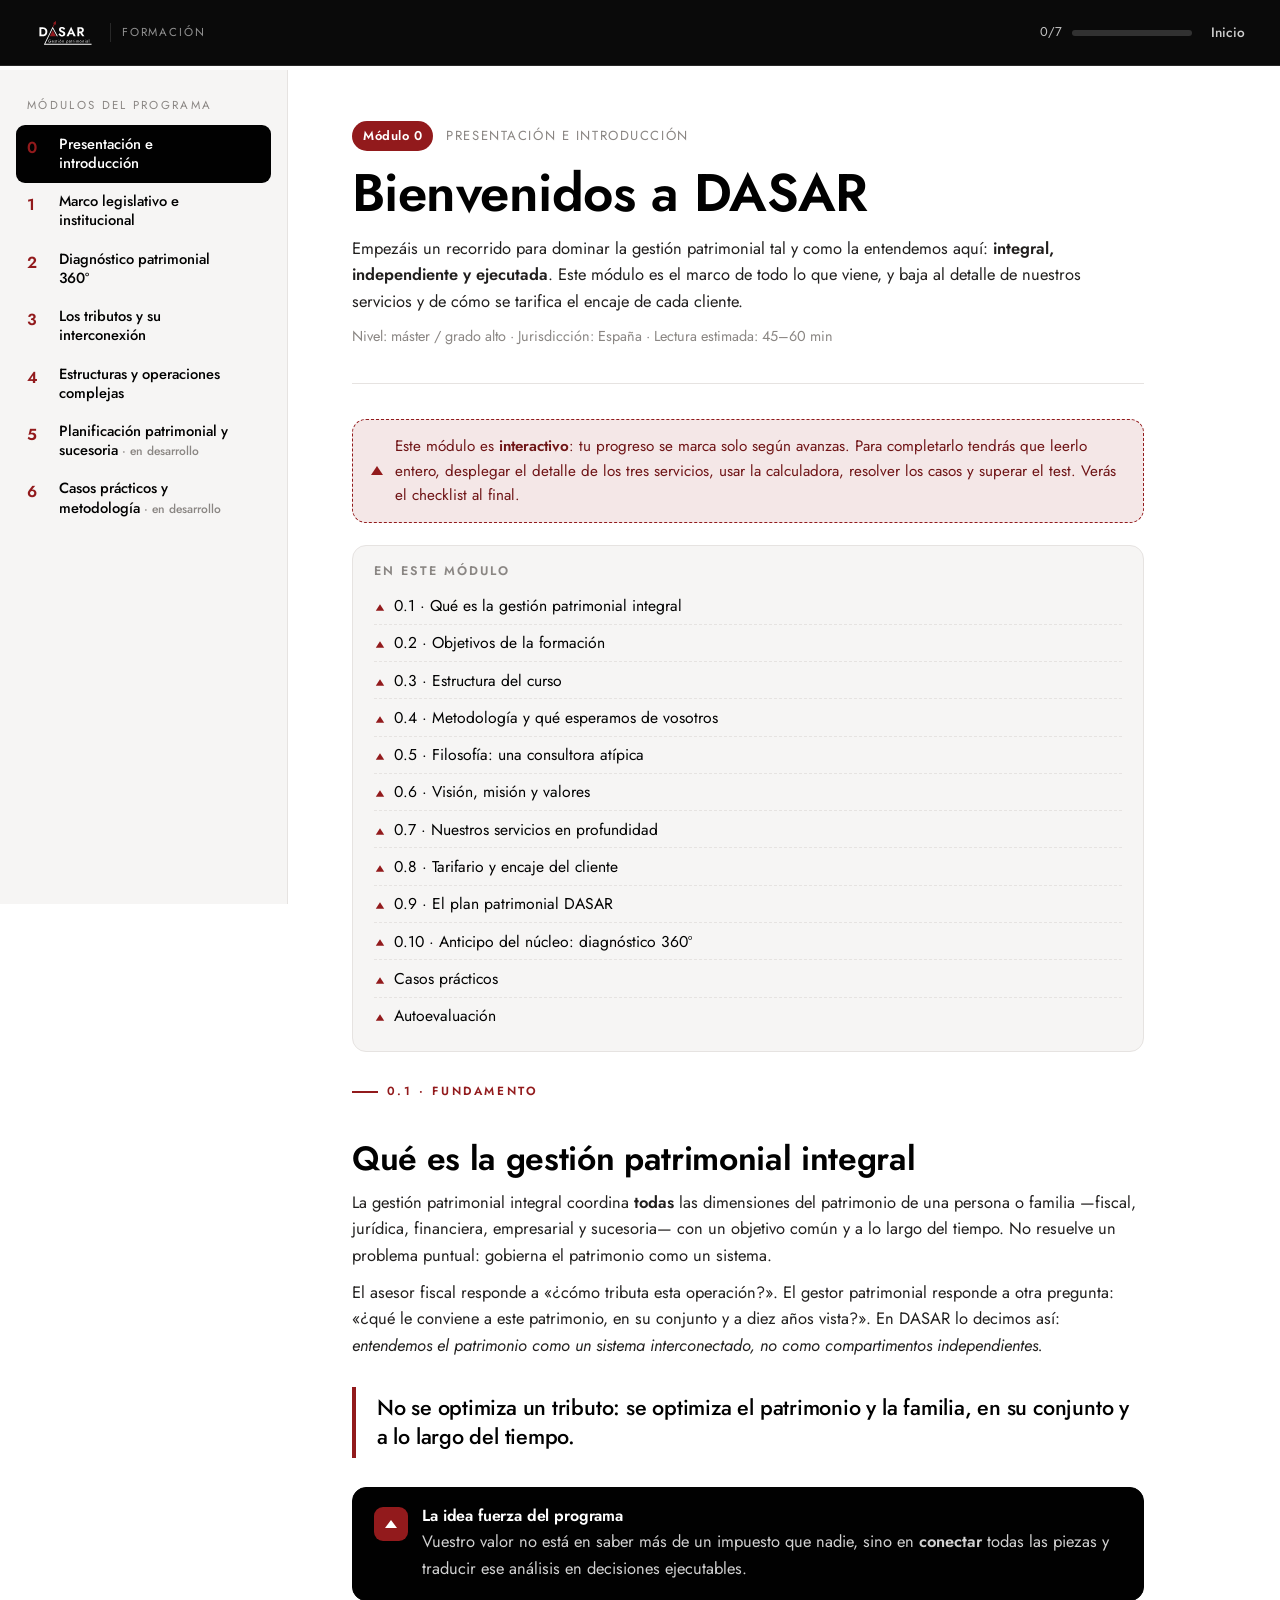
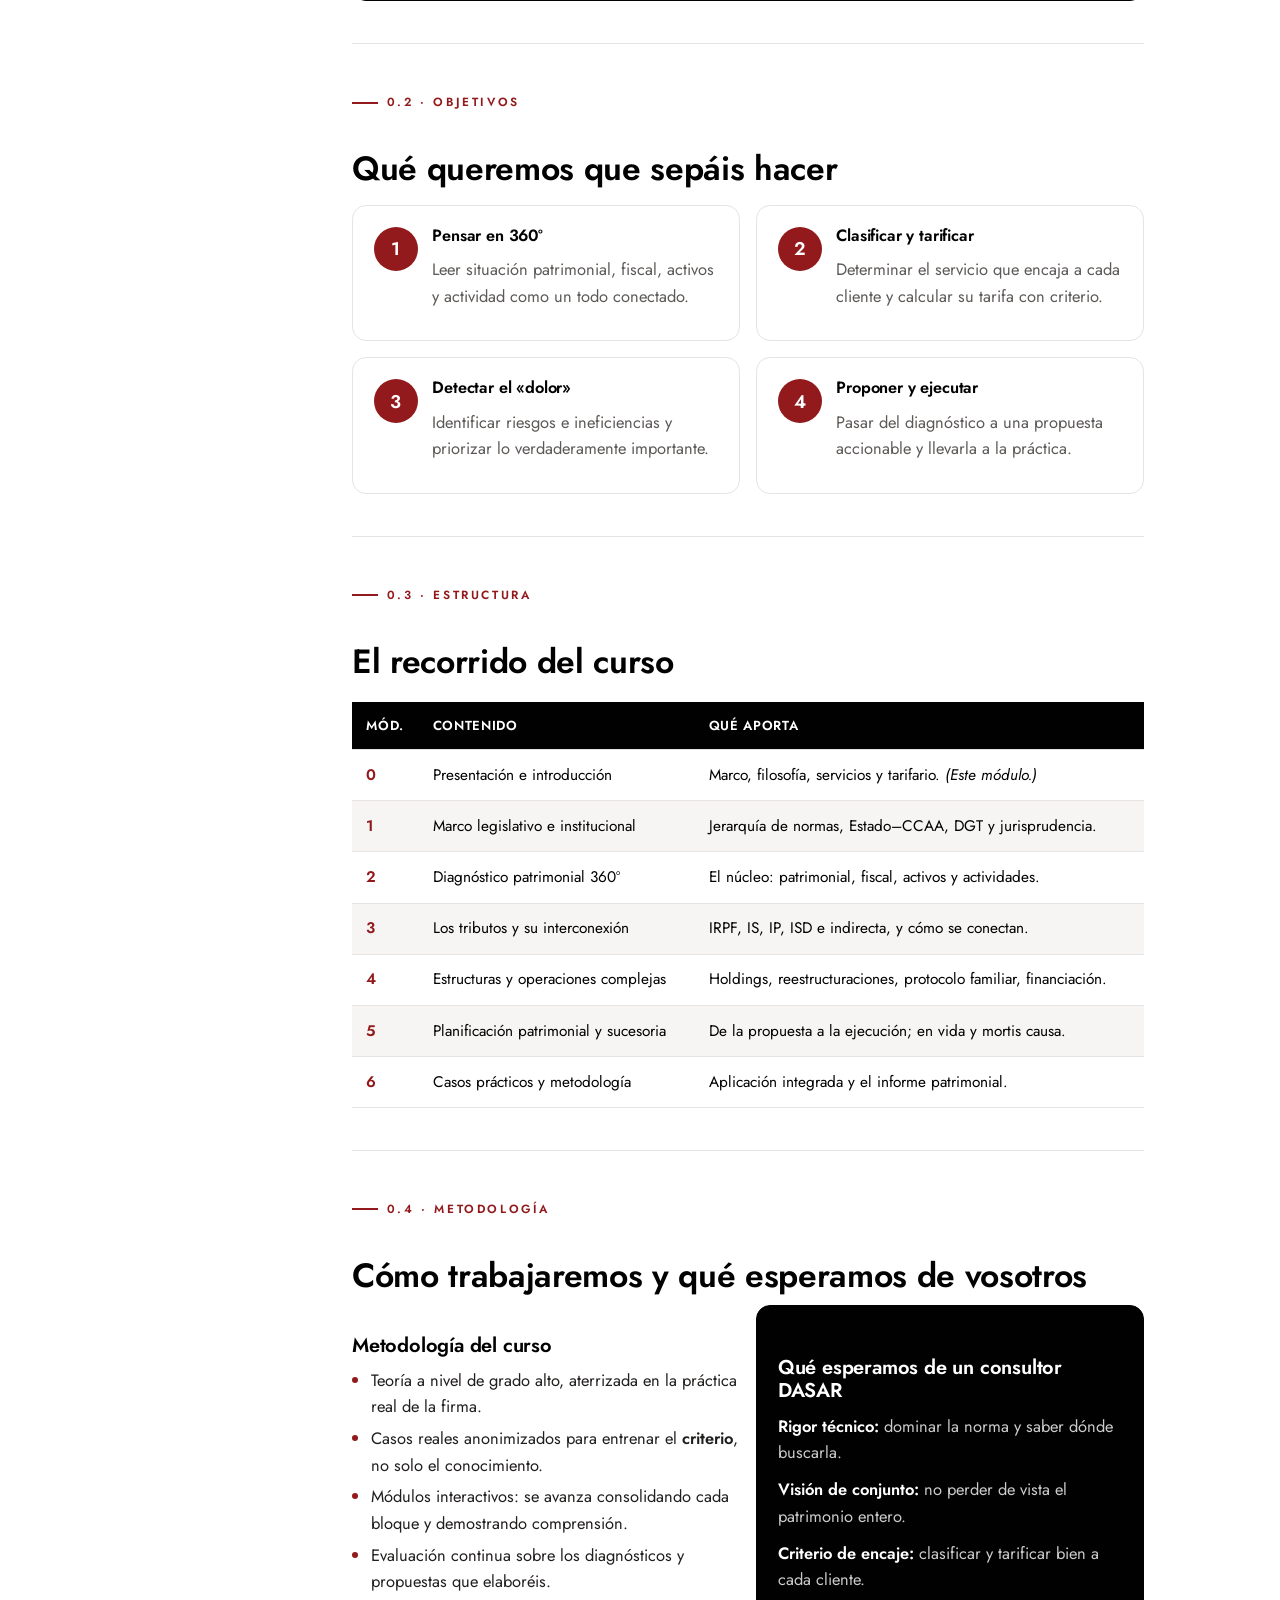
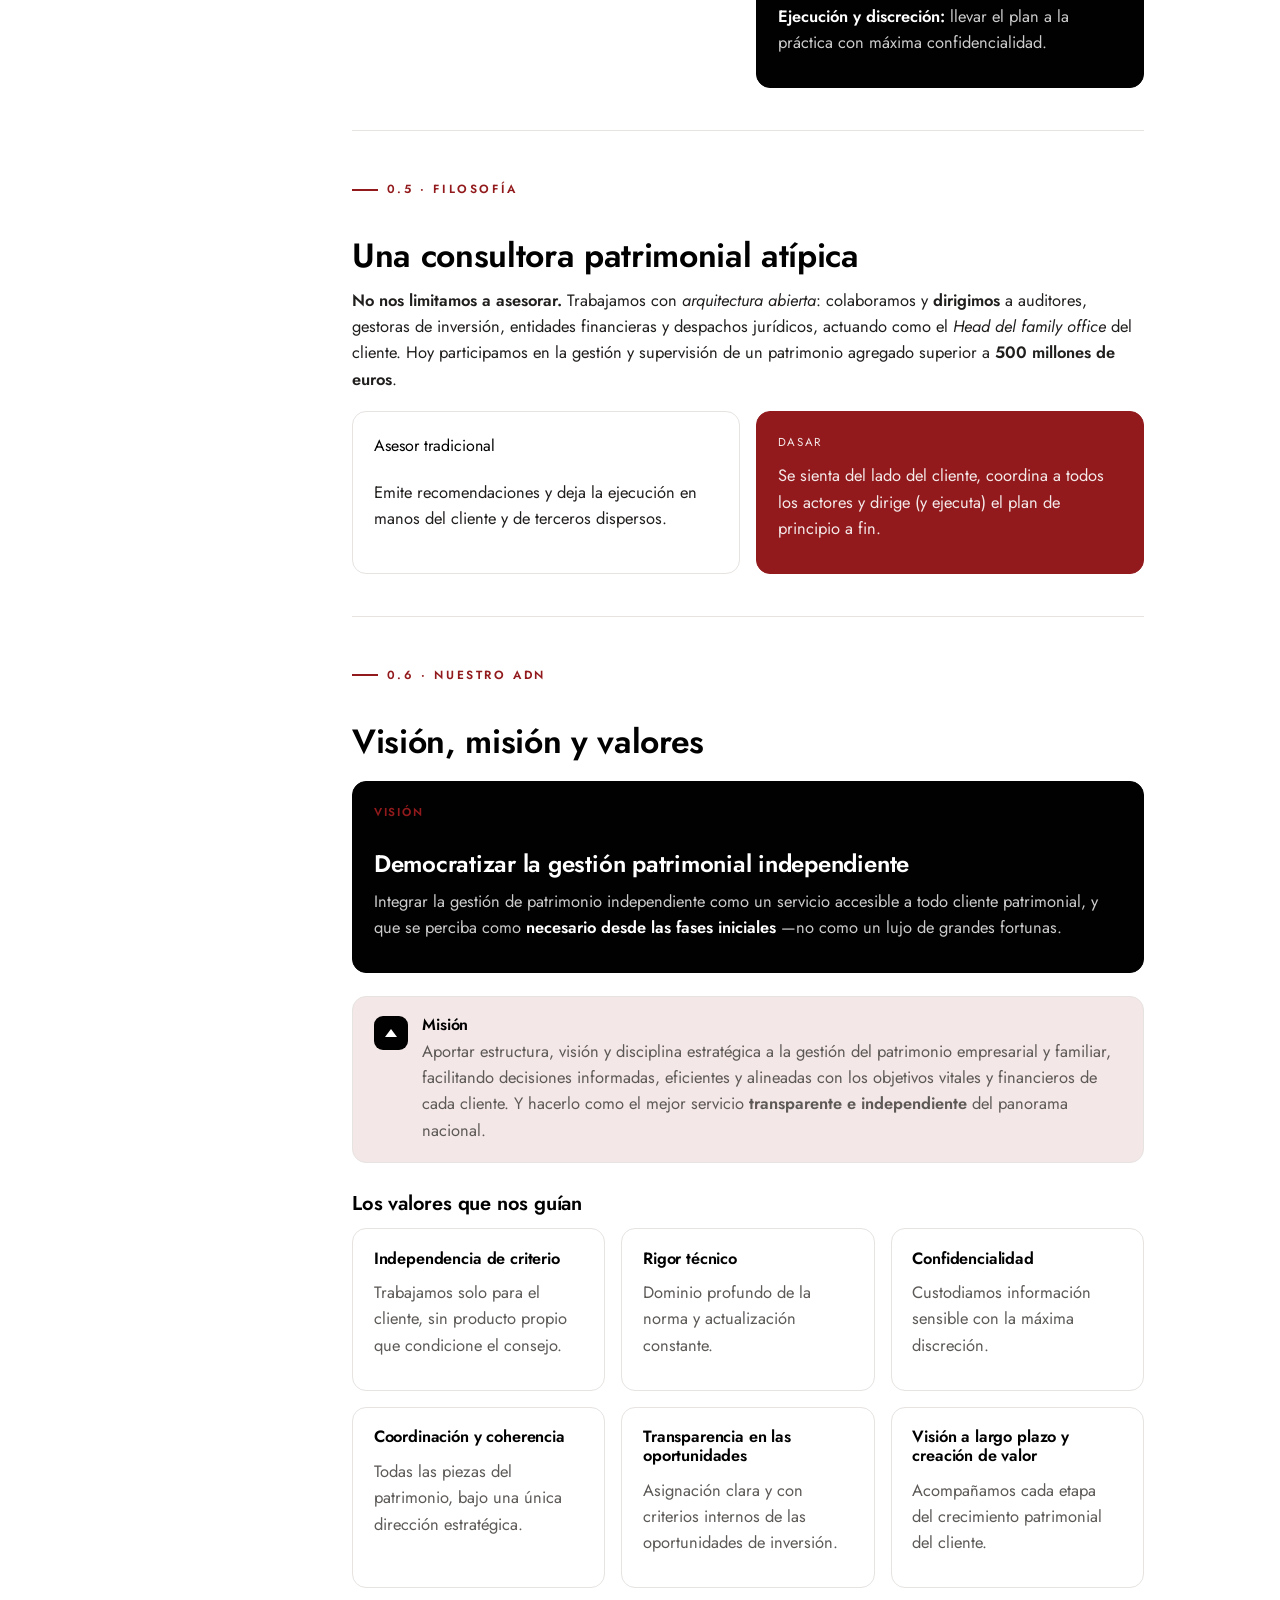
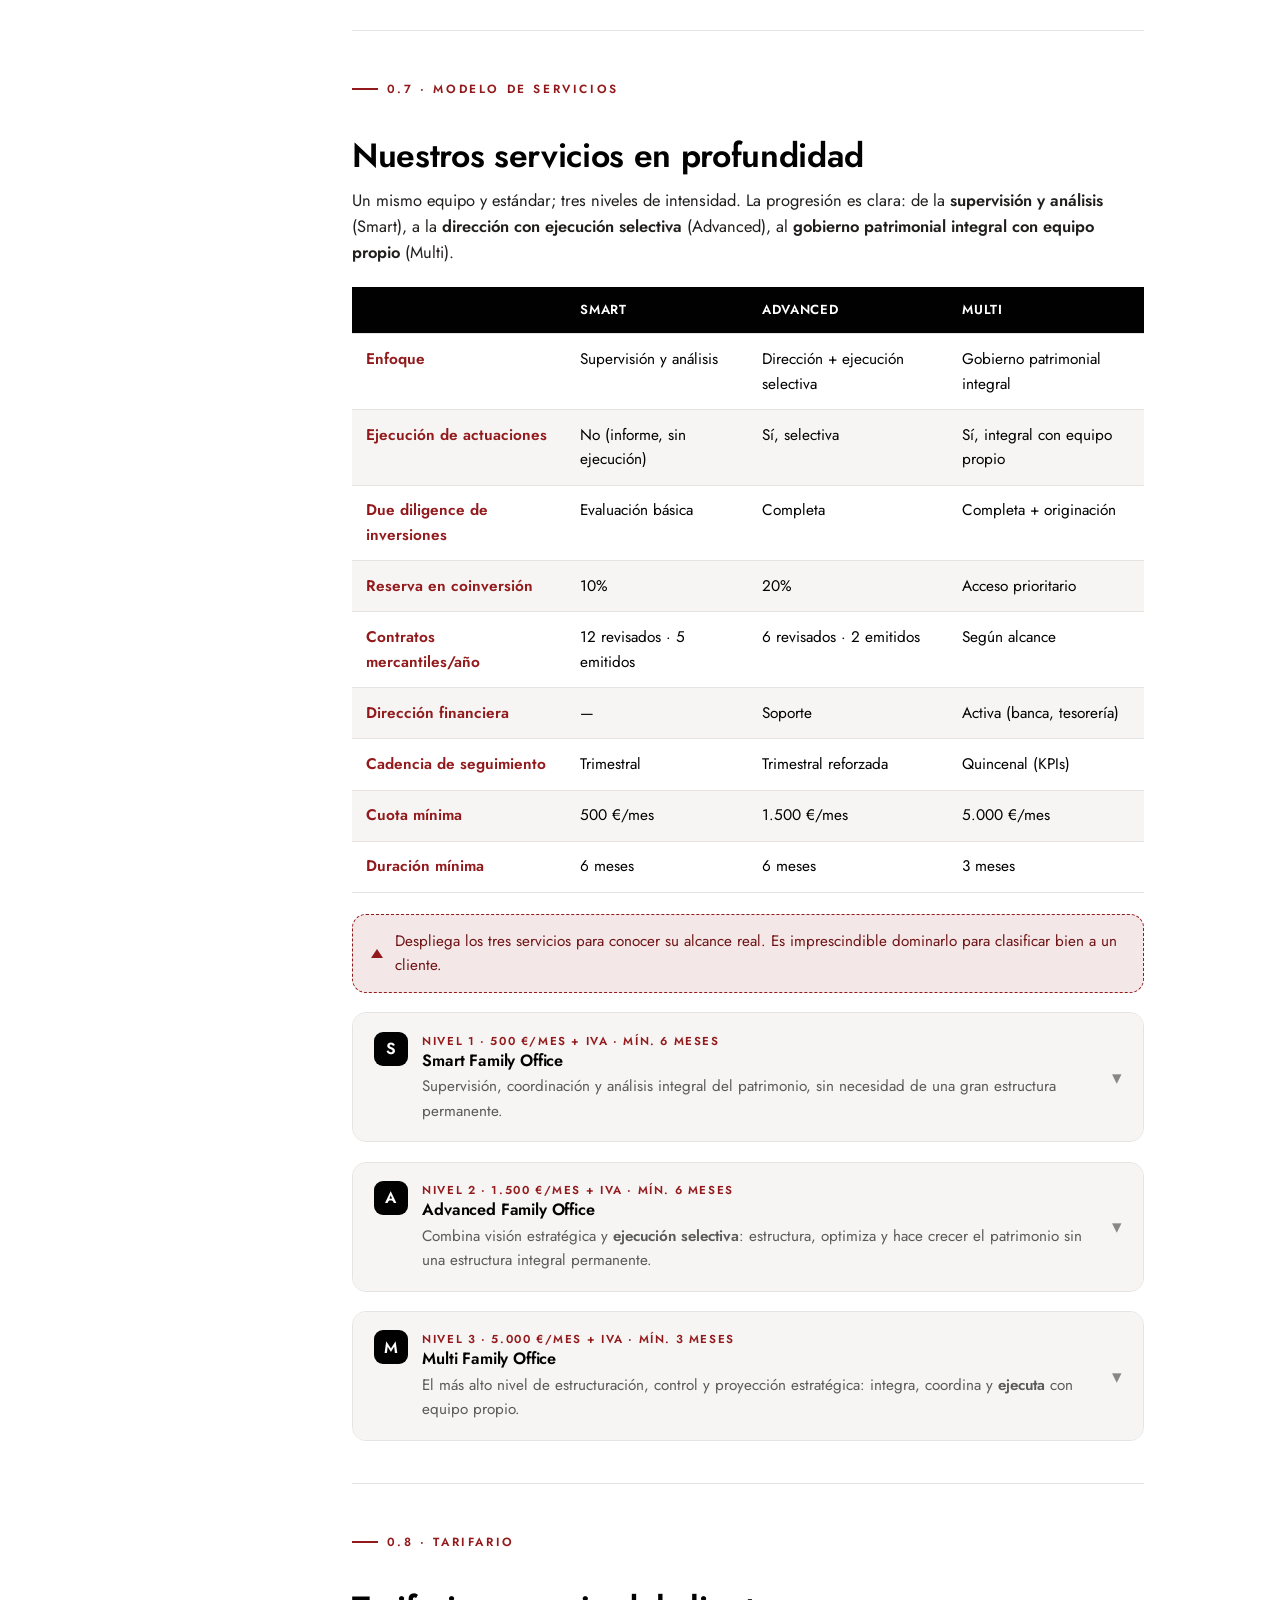
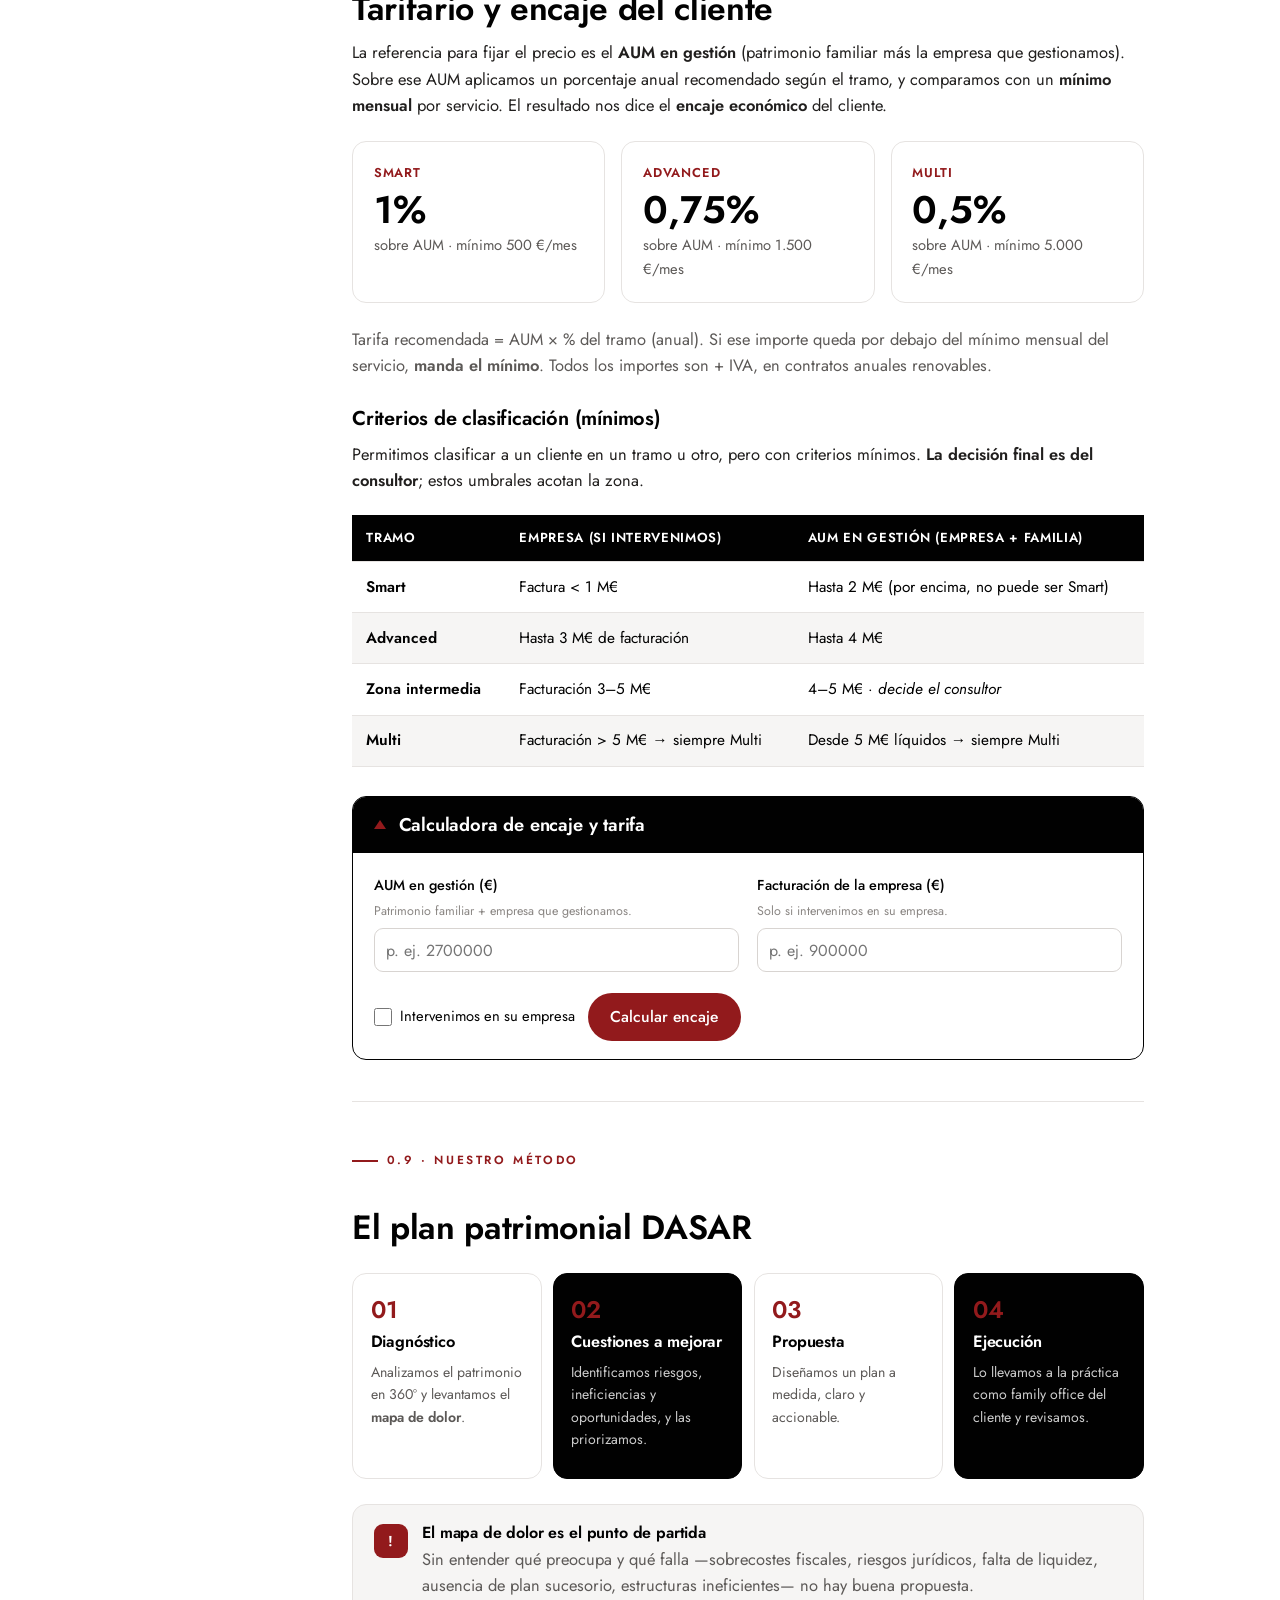
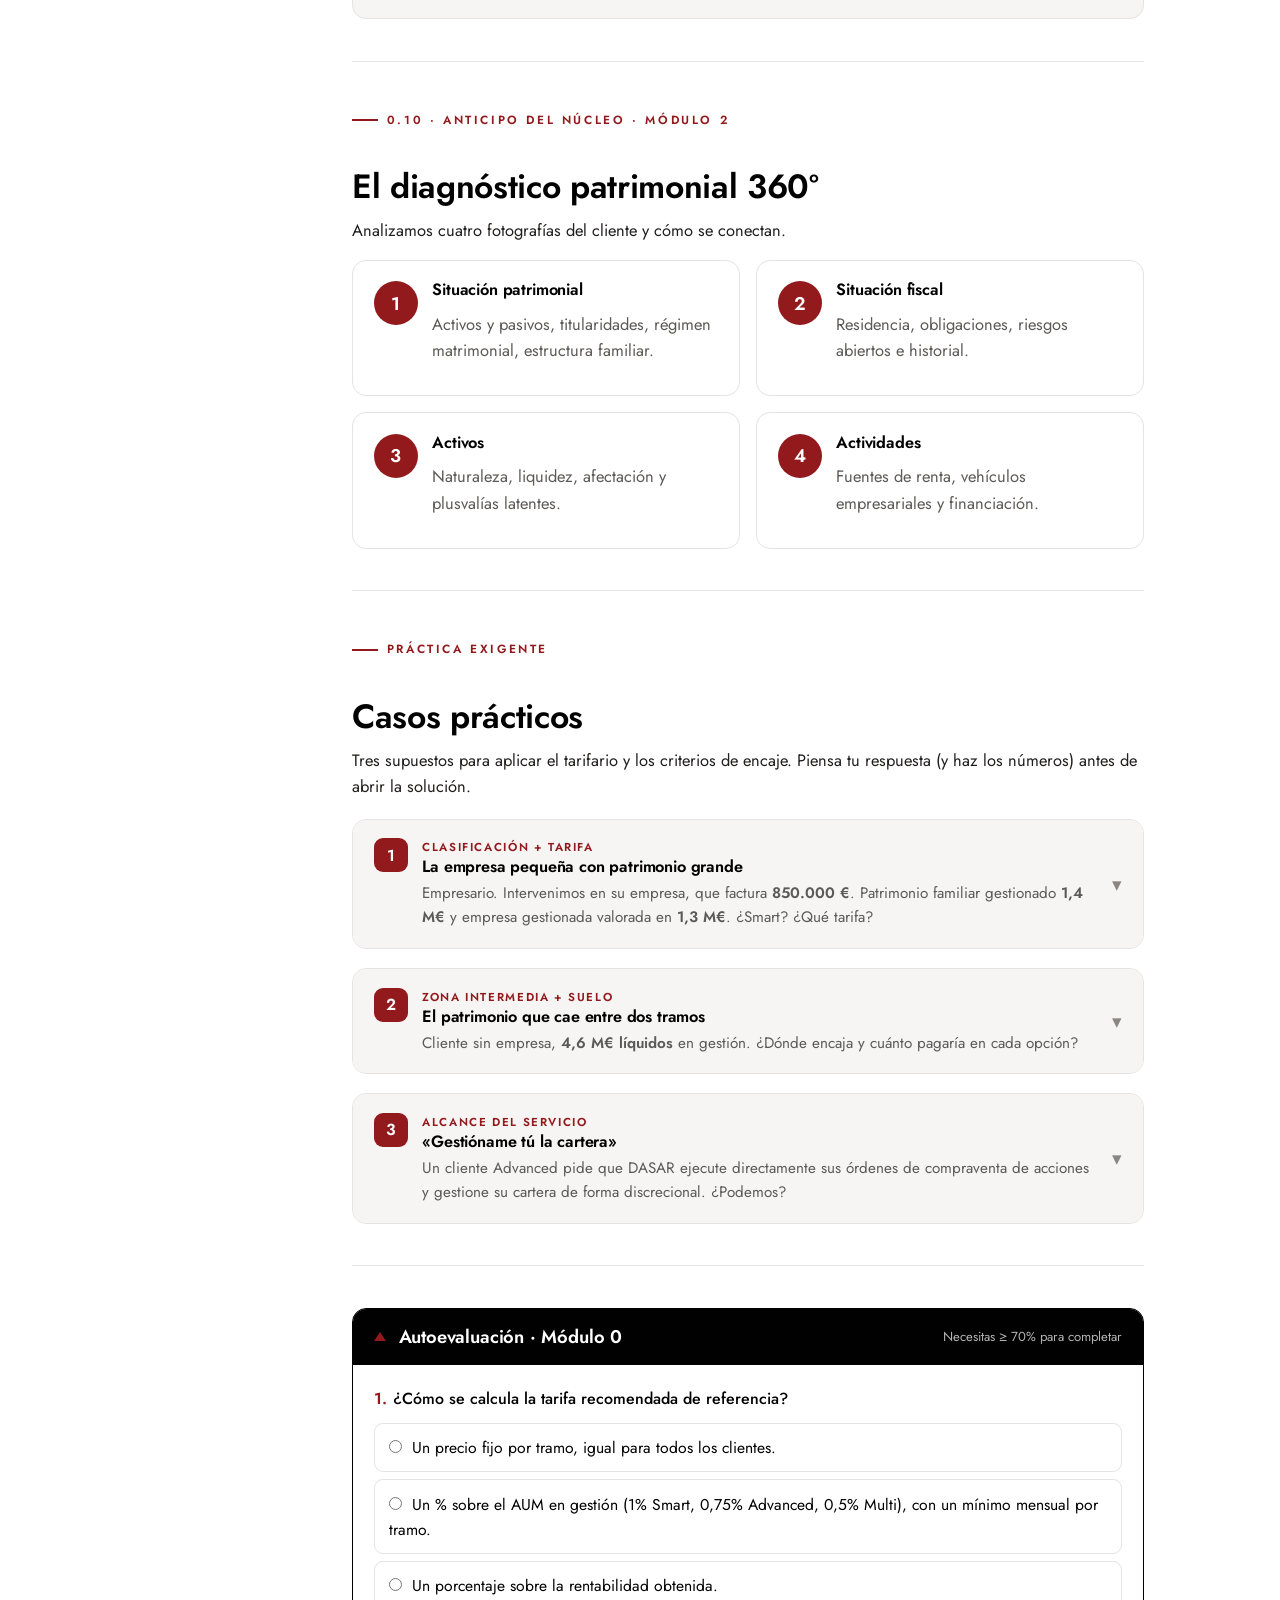
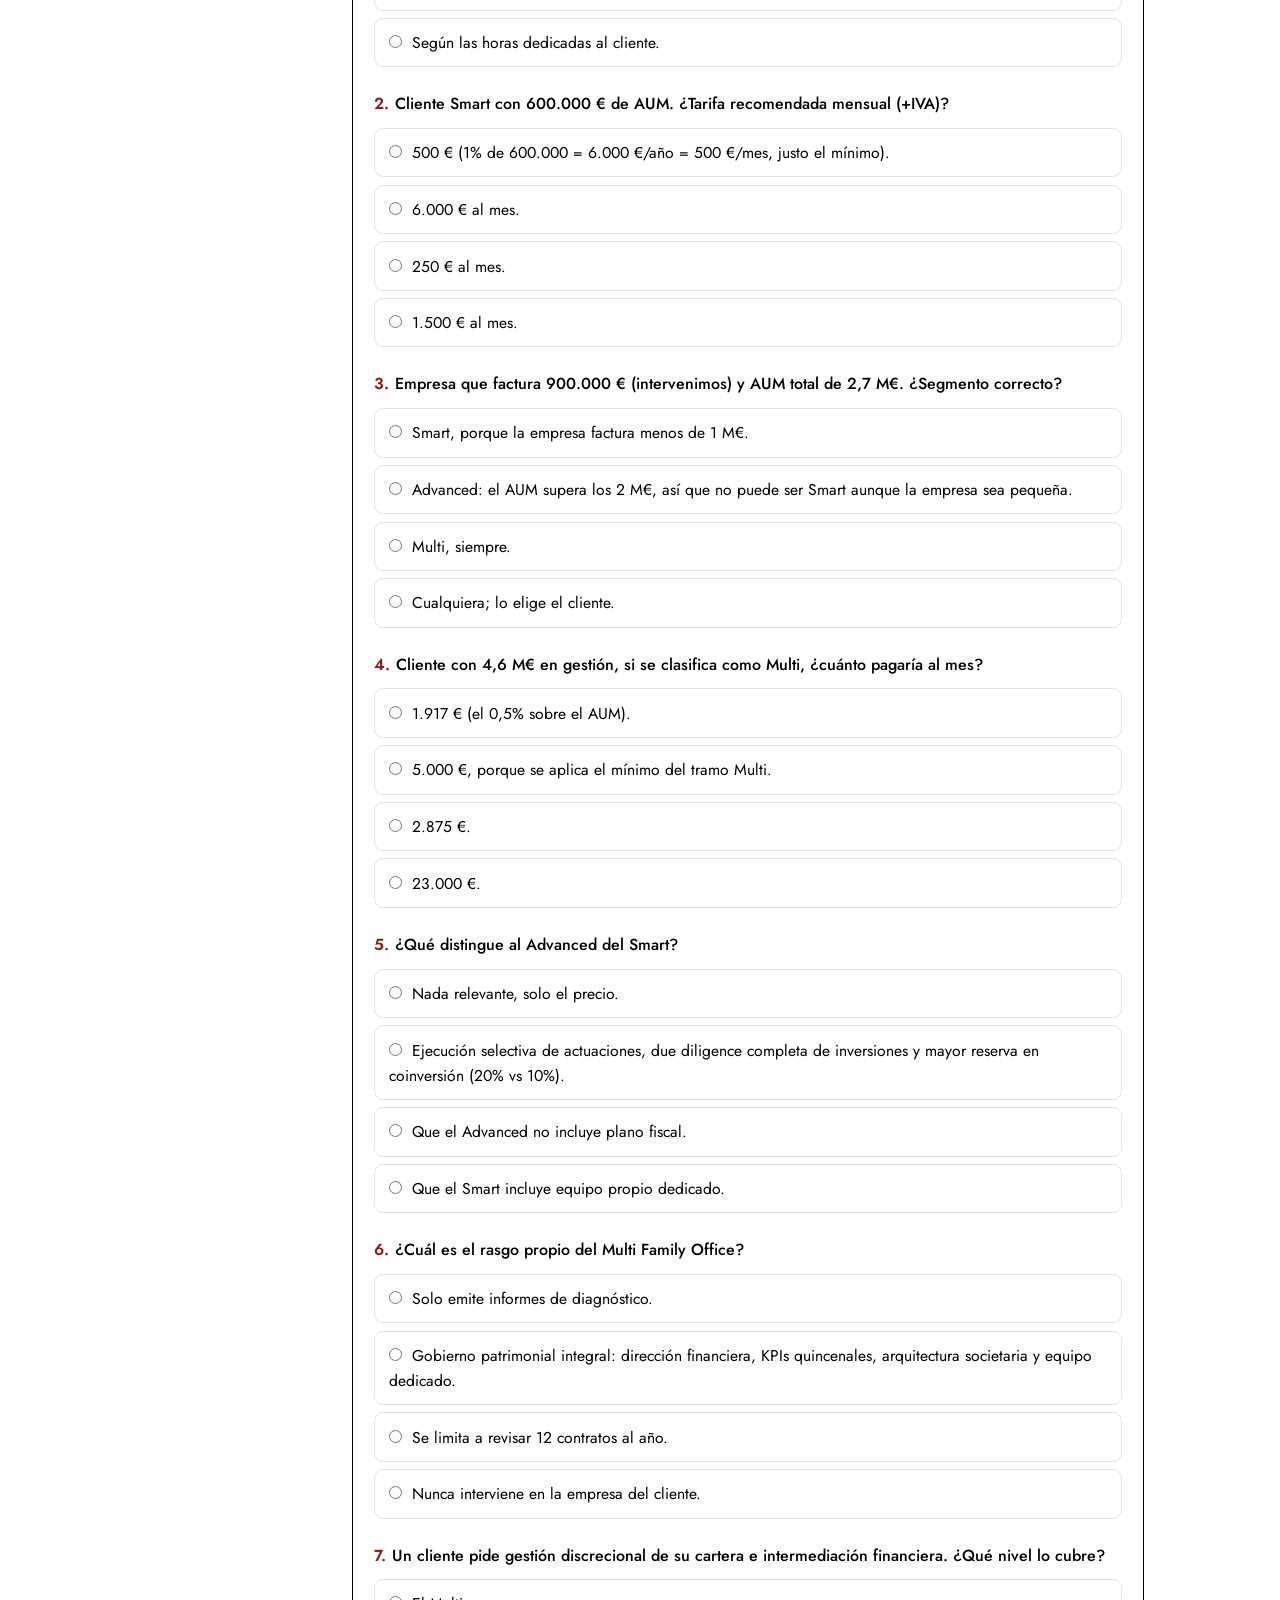
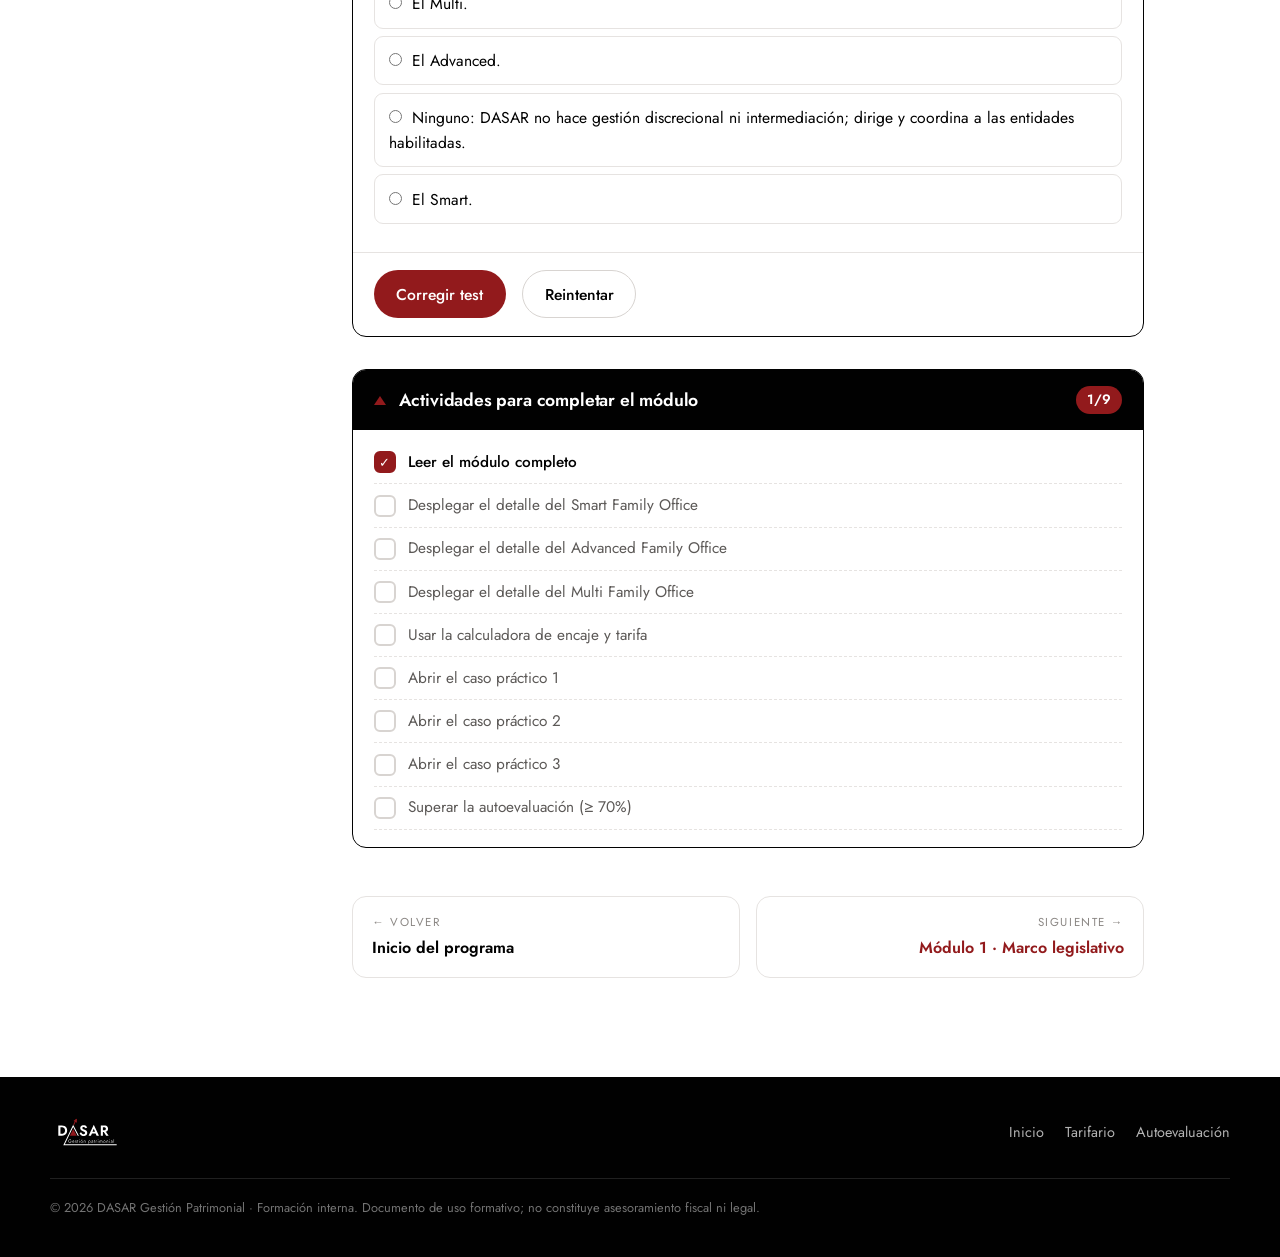
==== commit 8744c94e: "Modulo 4 completo: neutralidad, M&A con IRL y due diligence, gobernanza" ====
--- a/modulo-0.html
+++ b/modulo-0.html
@@ -3,13 +3,16 @@
 <head>
 <meta charset="UTF-8">
 <meta name="viewport" content="width=device-width, initial-scale=1.0">
+<meta http-equiv="Cache-Control" content="no-cache, no-store, must-revalidate">
+<meta http-equiv="Pragma" content="no-cache">
+<meta http-equiv="Expires" content="0">
 <title>Módulo 0 · Presentación e introducción · DASAR</title>
 <meta name="description" content="Módulo 0 de la formación DASAR: gestión patrimonial integral, servicios en profundidad, tarifario y criterios de encaje del cliente.">
 <link rel="icon" href="dasar-color.svg">
 <link rel="preconnect" href="https://fonts.googleapis.com">
 <link rel="preconnect" href="https://fonts.gstatic.com" crossorigin>
 <link href="https://fonts.googleapis.com/css2?family=Jost:ital,wght@0,400;0,500;0,600;0,700;1,400&display=swap" rel="stylesheet">
-<link rel="stylesheet" href="styles.css?v=7">
+<link rel="stylesheet" href="styles.css?v=16">
 </head>
 <body data-current="mod0">
 
@@ -508,6 +511,6 @@
   </div>
 </footer>
 
-<script src="app.js?v=7"></script>
+<script src="app.js?v=16"></script>
 </body>
 </html>
--- a/styles.css
+++ b/styles.css
@@ -577,6 +577,52 @@
   .assets{display:block;overflow-x:auto}
 }
 
+/* ============================================================
+   v8 · Explorador de deducciones autonómicas
+   ============================================================ */
+.deducc{border:1px solid var(--line);border-radius:var(--radius);overflow:hidden;margin:1.4rem 0}
+.deducc-chips{display:flex;flex-wrap:wrap;gap:.45rem;padding:1rem;background:var(--paper-2);border-bottom:1px solid var(--line)}
+.chip{font-family:var(--ff);font-size:.85rem;font-weight:500;cursor:pointer;border:1px solid var(--line-strong);
+  background:#fff;color:var(--ink);border-radius:999px;padding:.4rem .8rem;transition:.15s;display:inline-flex;align-items:center}
+.chip:hover{border-color:var(--wine)}
+.chip.active{background:var(--ink);color:#fff;border-color:var(--ink)}
+.chip .cm{color:var(--wine);font-weight:600;font-size:.72rem;margin-left:.4rem}
+.chip.active .cm{color:#fff}
+.deducc-panel{padding:1.3rem}
+.deducc-panel .dp-head{display:flex;align-items:baseline;justify-content:space-between;gap:1rem;flex-wrap:wrap;margin-bottom:.2rem}
+.deducc-panel h4{margin:0;font-size:1.25rem}
+.deducc-panel .dp-marg{font-size:.8rem;color:var(--muted-2)}
+.deducc-panel ul{margin:.7rem 0 0;padding-left:0;list-style:none}
+.deducc-panel li{display:flex;gap:.6rem;padding:.5rem 0;border-bottom:1px dashed var(--line);font-size:.96rem;color:var(--ink)}
+.deducc-panel li:last-child{border-bottom:0}
+.deducc-panel li .tri{flex:0 0 auto;transform:scale(.68);margin-top:.4rem}
+/* Subapartados del módulo en el panel lateral */
+.side-sub{margin:.2rem 0 .5rem 1.6rem;padding-left:.7rem;border-left:2px solid var(--line-strong);display:flex;flex-direction:column}
+.side-sub .ss{font-size:.85rem;color:var(--muted);padding:.32rem 0;line-height:1.25}
+.side-sub a.ss:hover{color:var(--wine)}
+.side-sub a.ss.on{color:var(--wine);font-weight:600}
+.side-sub .ss.dis{color:var(--muted-2);font-size:.78rem}
+
+/* Navegador de partes dentro del módulo */
+.partnav{display:flex;flex-wrap:wrap;gap:.45rem;margin:0 0 1.4rem}
+.partnav .p{font-size:.85rem;font-weight:500;border:1px solid var(--line-strong);border-radius:999px;padding:.4rem .85rem;color:var(--ink);background:#fff}
+.partnav a.p:hover{border-color:var(--wine);color:var(--wine)}
+.partnav a.p.on{background:var(--ink);color:#fff;border-color:var(--ink)}
+.partnav .p.dis{color:var(--muted-2);border-style:dashed}
+
+.deducc-panel .dp-src{font-size:.86rem;color:var(--muted);margin:.5rem 0 .2rem}
+.deducc-panel .dp-src a{color:var(--wine);font-weight:600}
+.deducc-panel .dp-nota{font-size:.86rem;color:var(--wine-dark);background:var(--wine-soft);border-radius:var(--radius-sm);padding:.6rem .8rem;margin:.6rem 0}
+.dp-tablewrap{overflow-x:auto;margin-top:.8rem}
+table.dedtbl{font-size:.86rem;min-width:900px}
+table.dedtbl th{font-size:.7rem}
+table.dedtbl td{vertical-align:top;padding:.6rem .7rem}
+table.dedtbl td:nth-child(1){min-width:210px}
+table.dedtbl td:nth-child(2),table.dedtbl td:nth-child(3){min-width:150px}
+table.dedtbl td:nth-child(4){min-width:170px}
+table.dedtbl td:nth-child(5){min-width:230px}
+table.dedtbl td:last-child{white-space:nowrap;color:var(--muted-2);font-size:.8rem}
+
 /* Impresión: solo el mapa de dolor */
 @media print{
   .topbar,.readprogress,.sidebar,.footer,.modnav,.tracker,.toc,.gate,.df-body,.df-actions,.quiz,#casos,.mod-head p,.hero{display:none !important}
@@ -586,3 +632,61 @@
   .finding{break-inside:avoid}
   a[href]:after{content:""}
 }
+
+/* ============================================================
+   v9 · MÓDULO 4 · IRL interactiva, due diligence y cronograma
+   ============================================================ */
+.irl{border:1.5px solid var(--ink);border-radius:var(--radius);overflow:hidden;margin:1.8rem 0;background:#fff}
+.irl .irl-head{background:var(--ink);color:#fff;padding:1.1rem 1.3rem;display:flex;align-items:center;gap:.8rem;flex-wrap:wrap}
+.irl .irl-head .tri{border-bottom-color:var(--wine)}
+.irl .irl-head h3{color:#fff;margin:0;font-size:1.15rem}
+.irl .irl-head .irl-meta{margin-left:auto;font-size:.82rem;color:rgba(255,255,255,.75)}
+.irl .irl-bar{display:flex;gap:.5rem;flex-wrap:wrap;padding:.9rem 1.3rem;border-bottom:1px solid var(--line);background:var(--paper-2)}
+.irl .achip{border:1px solid var(--line-strong);background:#fff;color:var(--ink);border-radius:999px;
+  padding:.4rem .85rem;font-size:.82rem;font-weight:600;cursor:pointer;transition:.15s;font-family:inherit}
+.irl .achip:hover{border-color:var(--wine)}
+.irl .achip.on{background:var(--wine);border-color:var(--wine);color:#fff}
+.irl .achip i{font-style:normal;opacity:.75;font-weight:500;margin-left:.35rem;font-size:.76rem}
+.irl .irl-body{padding:1.1rem 1.3rem 1.3rem}
+.irl .irl-progress{display:flex;align-items:center;gap:.8rem;margin-bottom:1rem;font-size:.85rem;color:var(--muted)}
+.irl .irl-progress .pb{flex:1;height:7px;background:var(--line);border-radius:99px;overflow:hidden}
+.irl .irl-progress .pb i{display:block;height:100%;width:0;background:var(--wine);transition:width .3s}
+.irlitem{display:grid;grid-template-columns:1fr auto;gap:.5rem 1rem;padding:.75rem .9rem;border:1px solid var(--line);
+  border-radius:var(--radius-sm);margin-bottom:.55rem;background:#fff;transition:.15s}
+.irlitem.st-rec{border-color:var(--wine);background:var(--wine-soft)}
+.irlitem.st-na{opacity:.5}
+.irlitem .it-t{font-weight:600;color:var(--ink);font-size:.94rem}
+.irlitem .it-d{font-size:.84rem;color:var(--muted);margin-top:.1rem}
+.irlitem .it-st{display:flex;gap:.3rem;align-items:flex-start}
+.irlitem .it-st button{border:1px solid var(--line-strong);background:#fff;border-radius:6px;padding:.25rem .5rem;
+  font-size:.74rem;font-weight:600;cursor:pointer;color:var(--muted);font-family:inherit;white-space:nowrap}
+.irlitem .it-st button.on{background:var(--ink);border-color:var(--ink);color:#fff}
+.irlitem .it-st button.on.rec{background:var(--wine);border-color:var(--wine)}
+.irlitem textarea{grid-column:1/-1;width:100%;border:1px solid var(--line);border-radius:6px;padding:.45rem .6rem;
+  font-family:inherit;font-size:.86rem;min-height:38px;resize:vertical;background:var(--paper-2)}
+.irlitem textarea:focus{outline:2px solid var(--wine);border-color:var(--wine)}
+.irl .irl-actions{display:flex;gap:.6rem;flex-wrap:wrap;padding:1rem 1.3rem;border-top:1px solid var(--line);background:var(--paper-2)}
+.irlout{border-top:1px solid var(--line);padding:1.3rem;display:none;background:#fff}
+.irlout.show{display:block}
+.irlout h3{margin:.1rem 0 .9rem}
+.irlout .oarea{margin-bottom:1.1rem}
+.irlout .oarea h5{margin:0 0 .35rem;font-size:.95rem;color:var(--wine-dark);text-transform:uppercase;letter-spacing:.04em}
+.irlout ul{margin:0;padding-left:1.1rem}
+.irlout li{font-size:.9rem;margin-bottom:.2rem}
+.irlout li em{color:var(--muted);font-style:normal}
+/* cronograma de una operación */
+.timeline{border-left:2px solid var(--line-strong);margin:1.6rem 0 1.6rem .5rem;padding-left:1.3rem}
+.tlstep{position:relative;padding-bottom:1.2rem}
+.tlstep:before{content:"";position:absolute;left:-1.68rem;top:.28rem;width:11px;height:11px;background:var(--wine);border-radius:50%;
+  box-shadow:0 0 0 3px #fff}
+.tlstep .tl-w{font-size:.76rem;text-transform:uppercase;letter-spacing:.08em;color:var(--wine);font-weight:700}
+.tlstep .tl-t{font-weight:600;color:var(--ink);margin:.1rem 0 .2rem}
+.tlstep .tl-d{font-size:.9rem;color:var(--muted)}
+@media (max-width:640px){
+  .irlitem{grid-template-columns:1fr}
+  .irlitem .it-st{justify-content:flex-start}
+}
+@media print{
+  .irl .irl-bar,.irl .irl-actions,.irl .irl-body,.irl .irl-head{display:none !important}
+  .irlout{display:block !important;border:0;padding:0}
+}
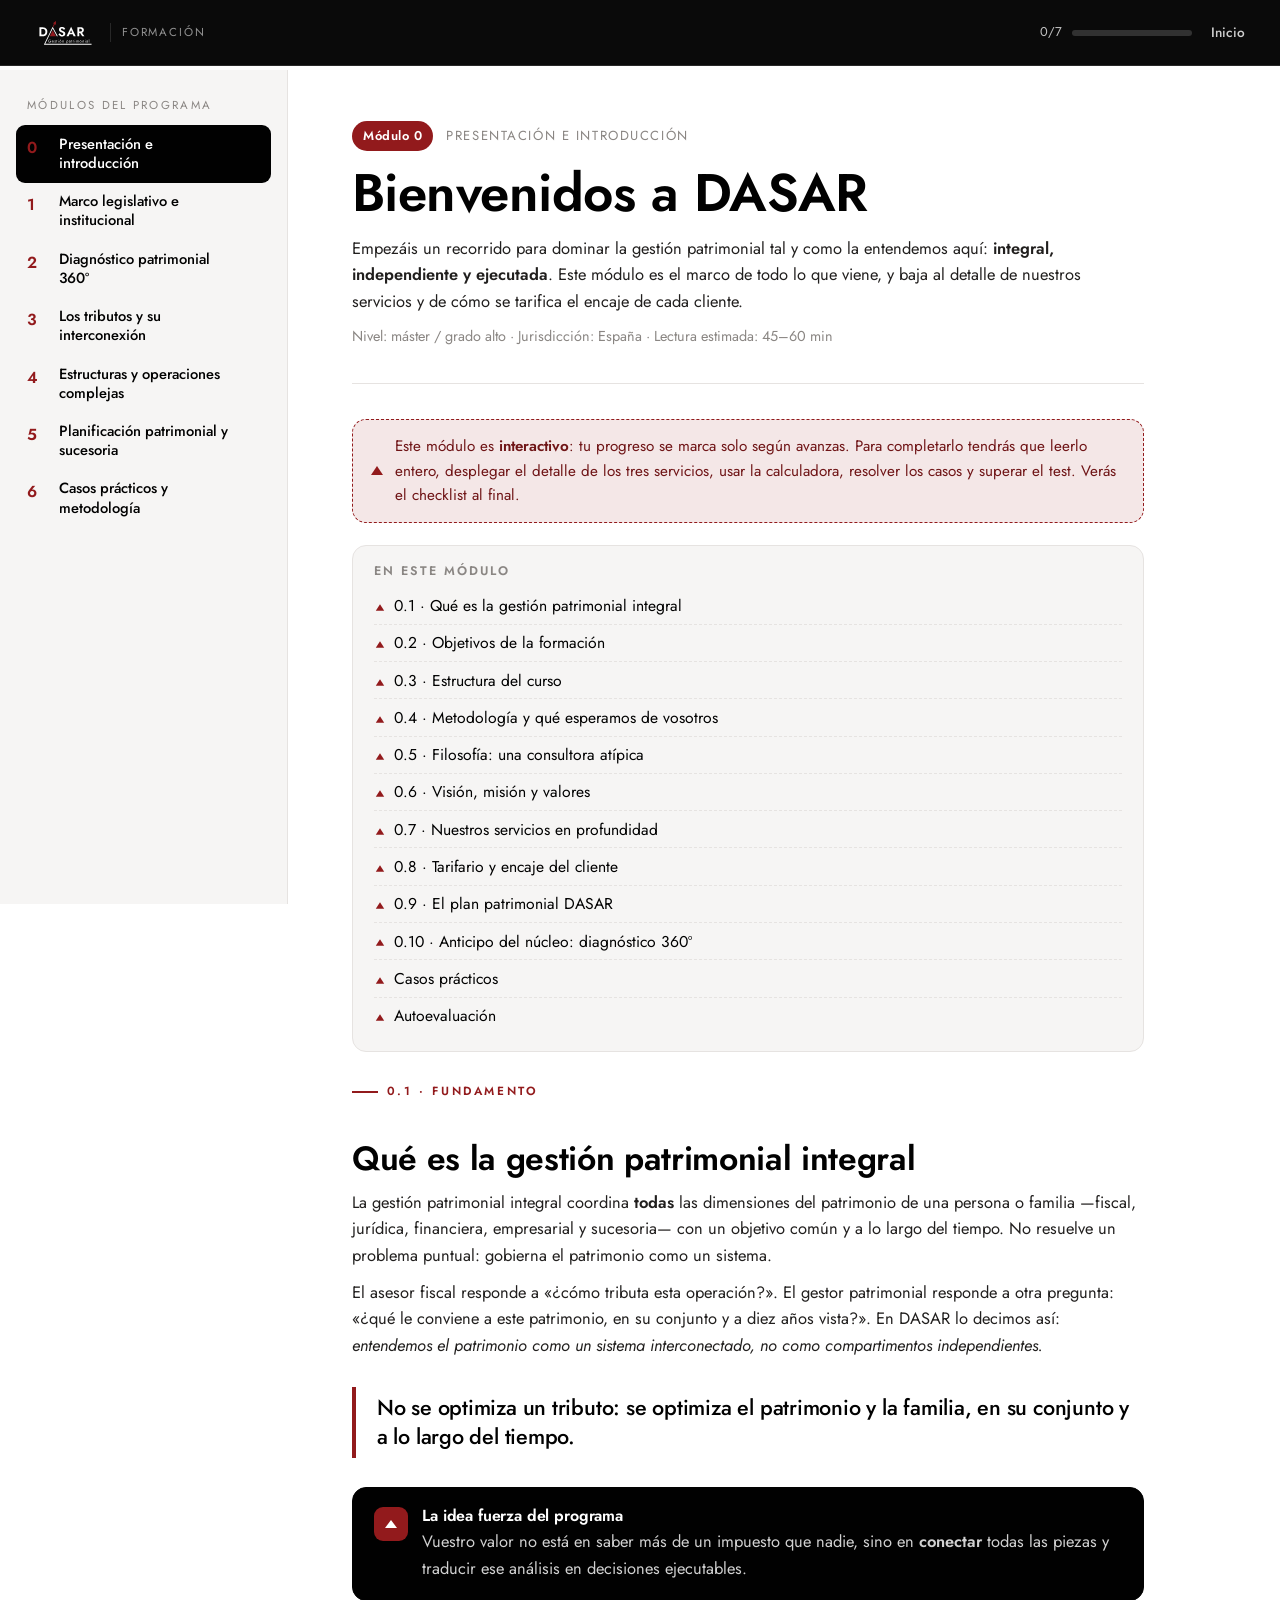
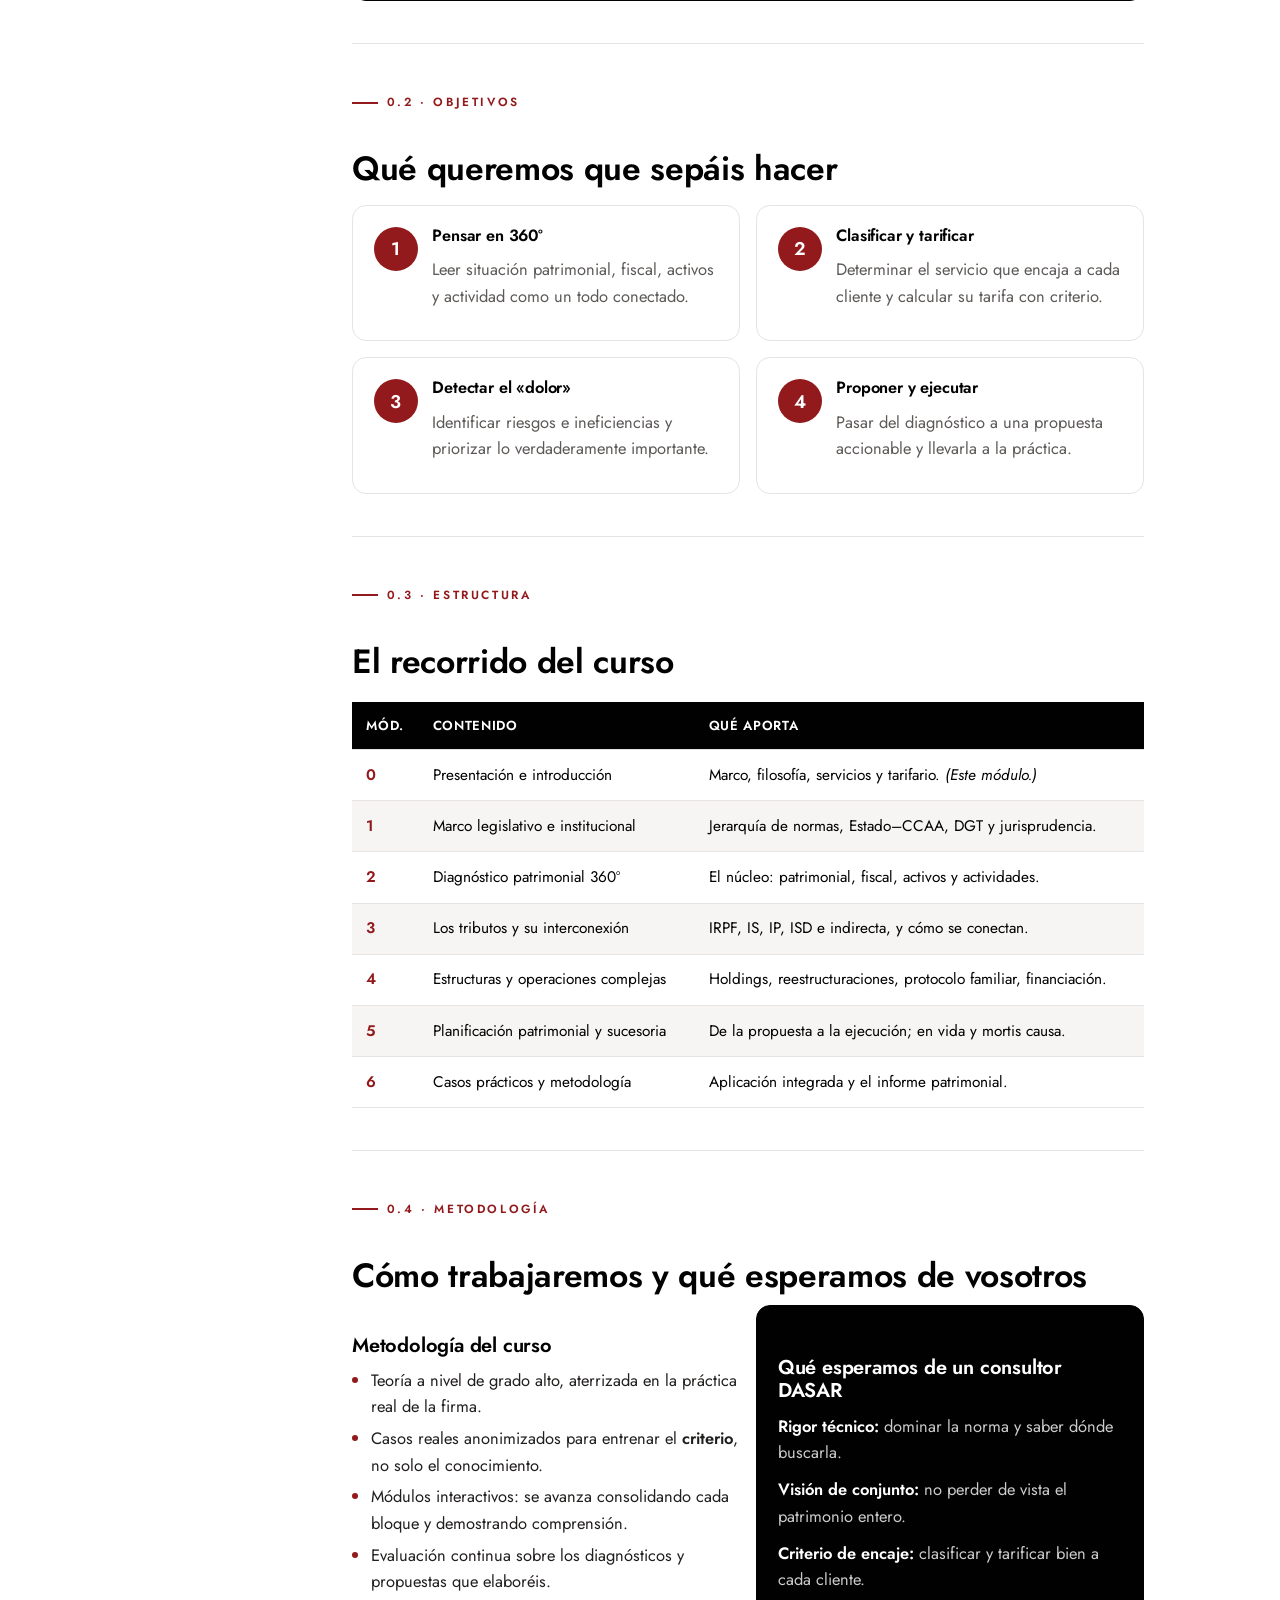
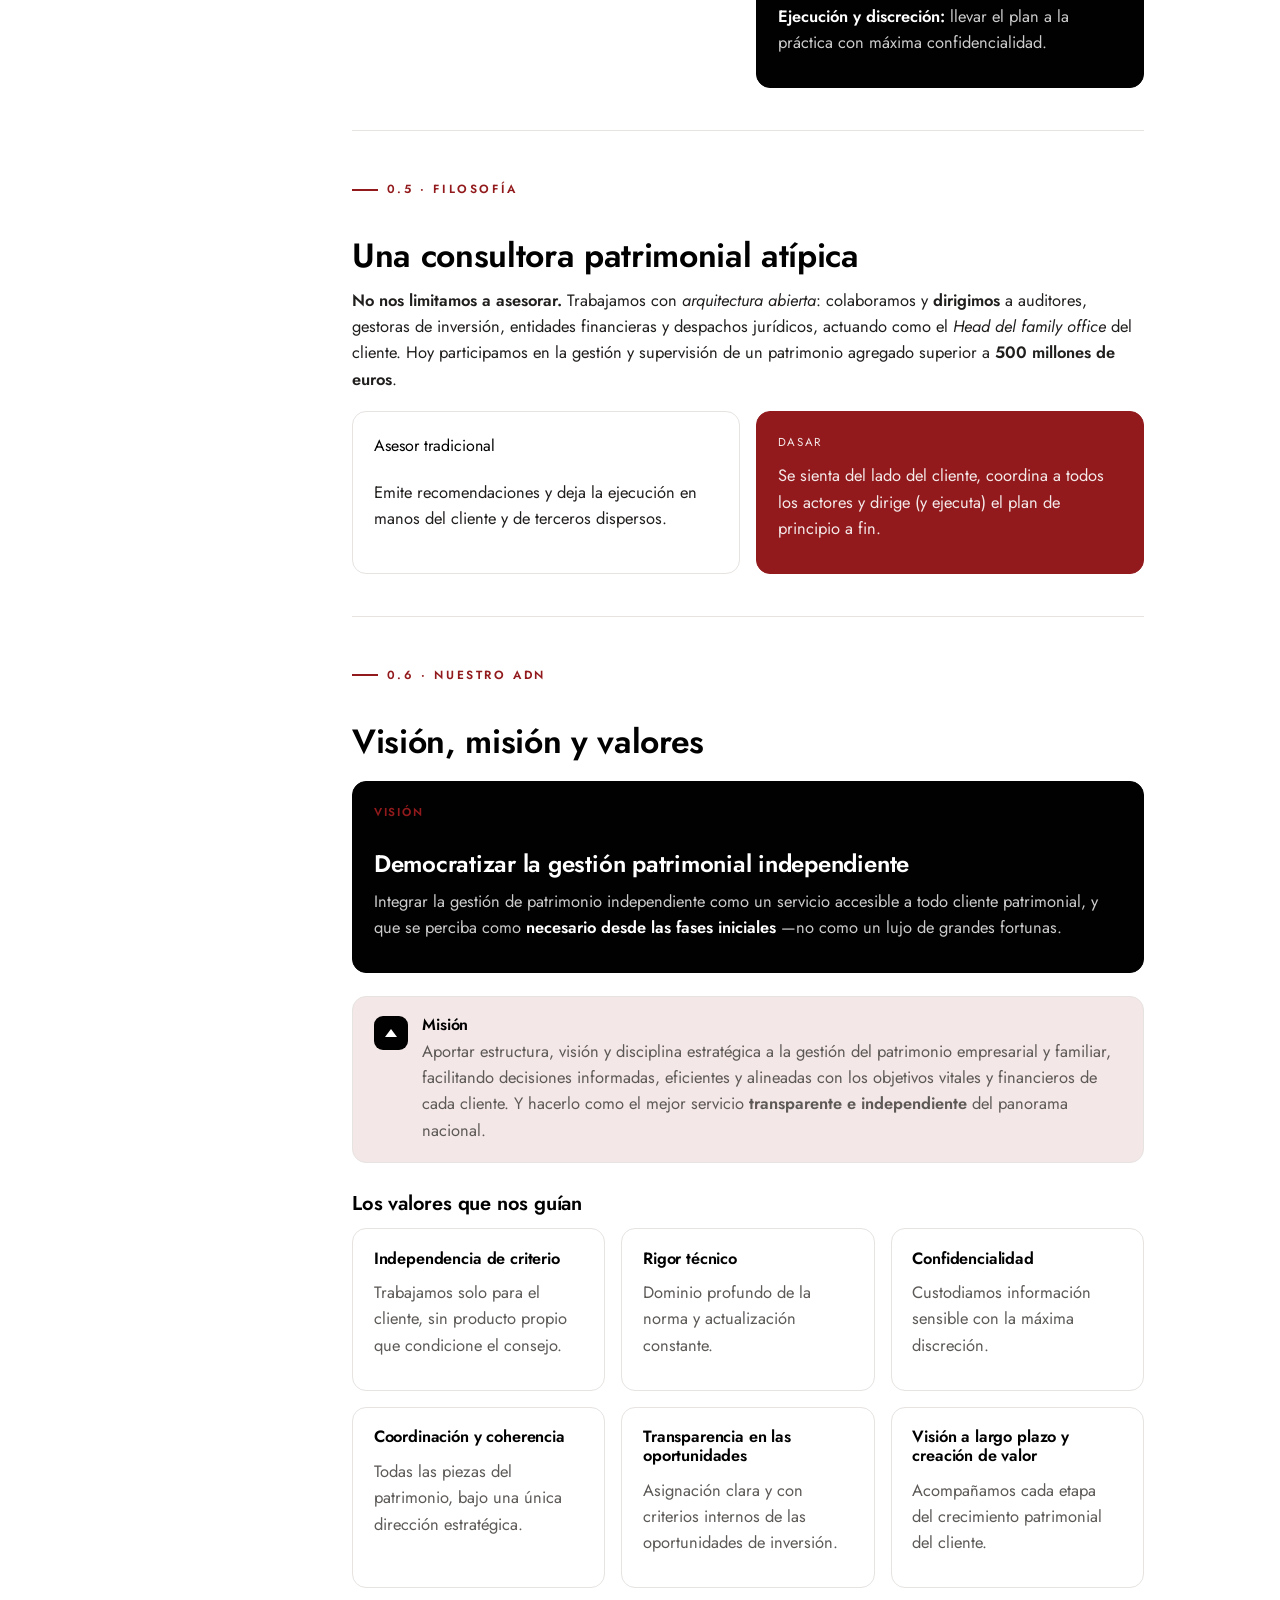
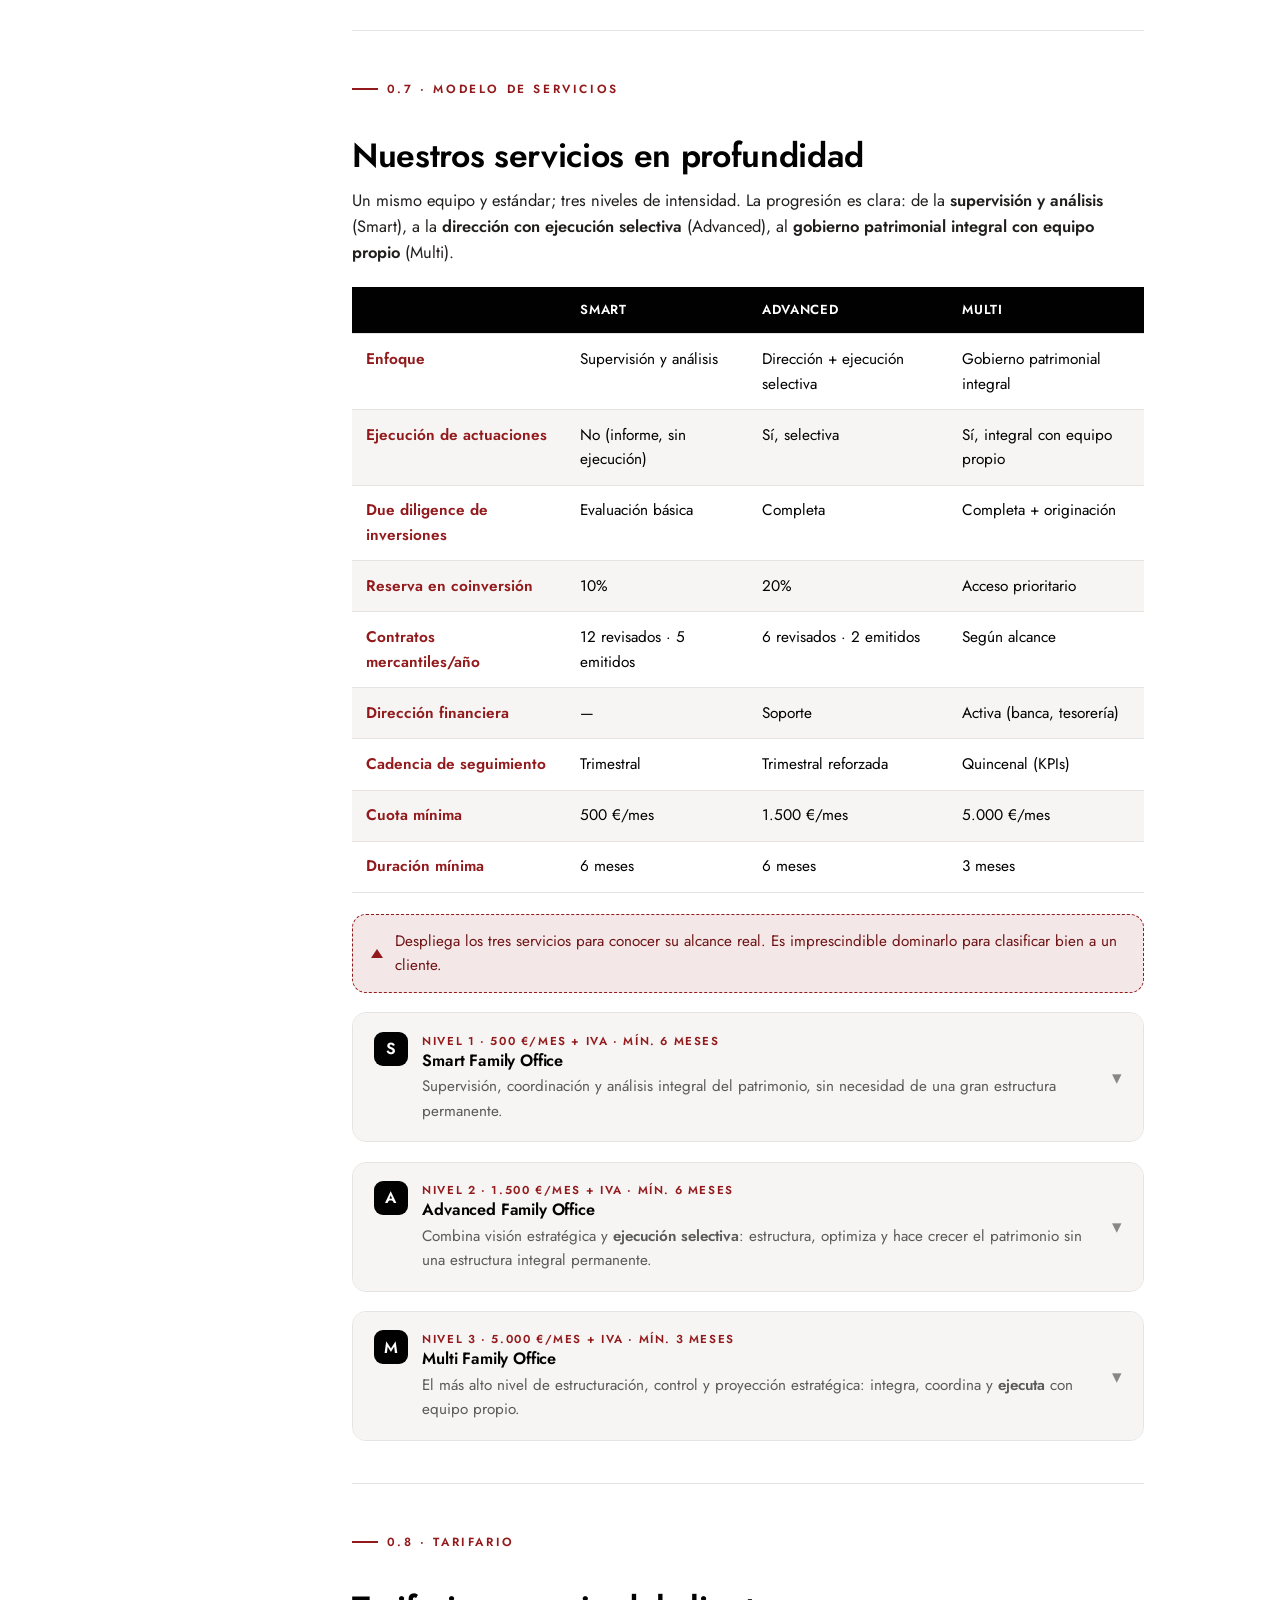
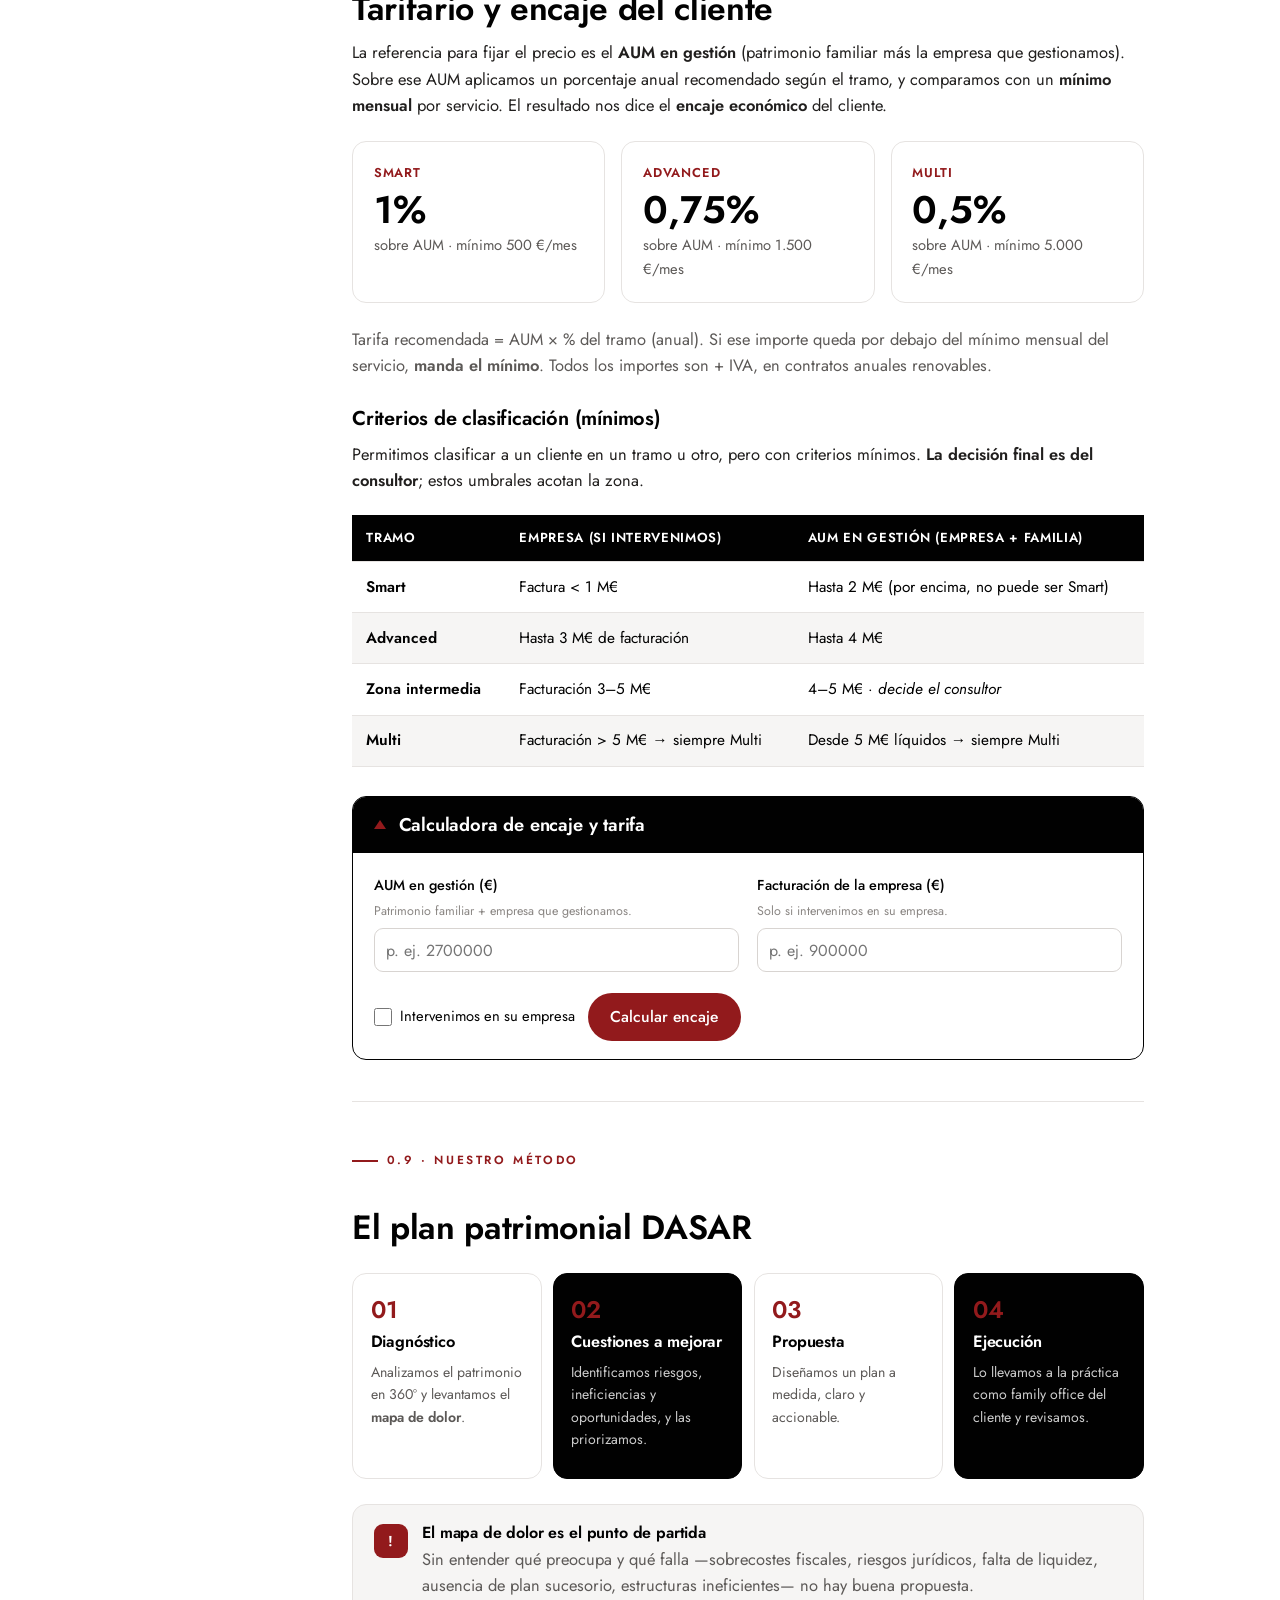
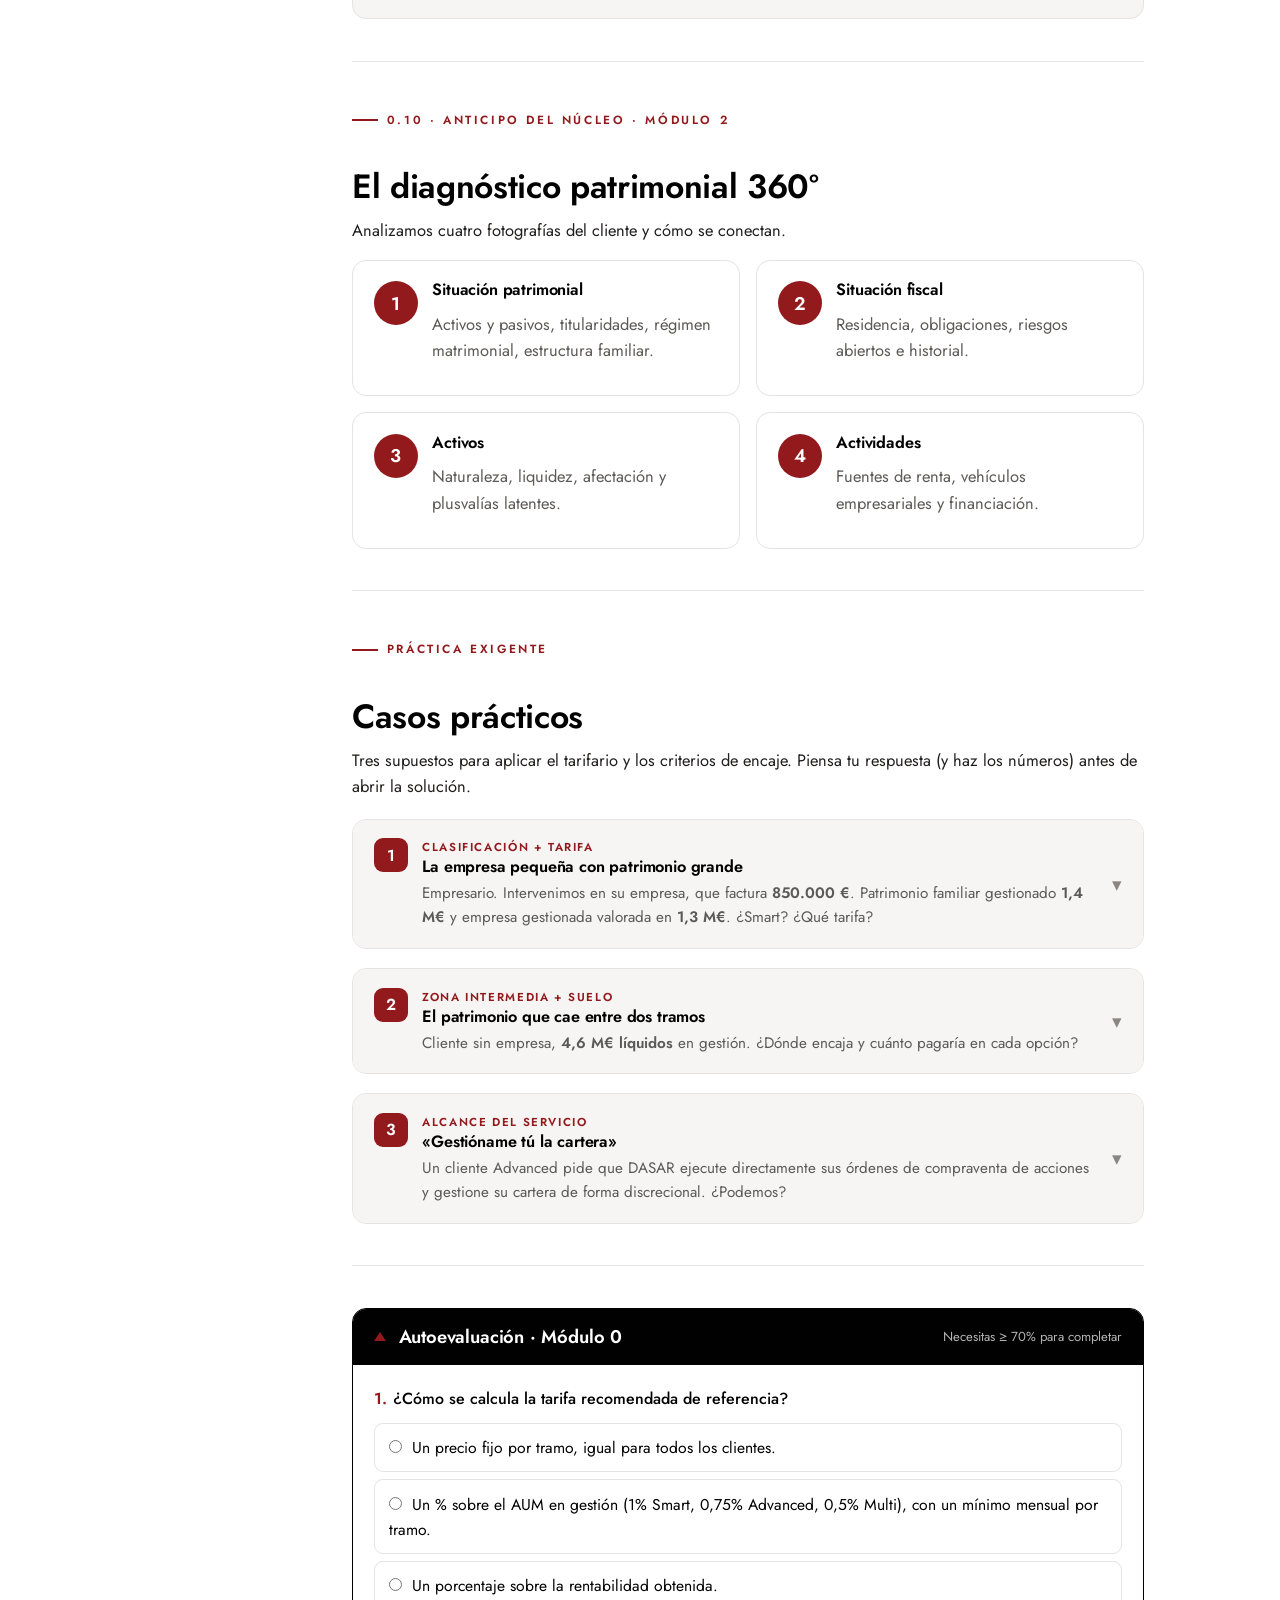
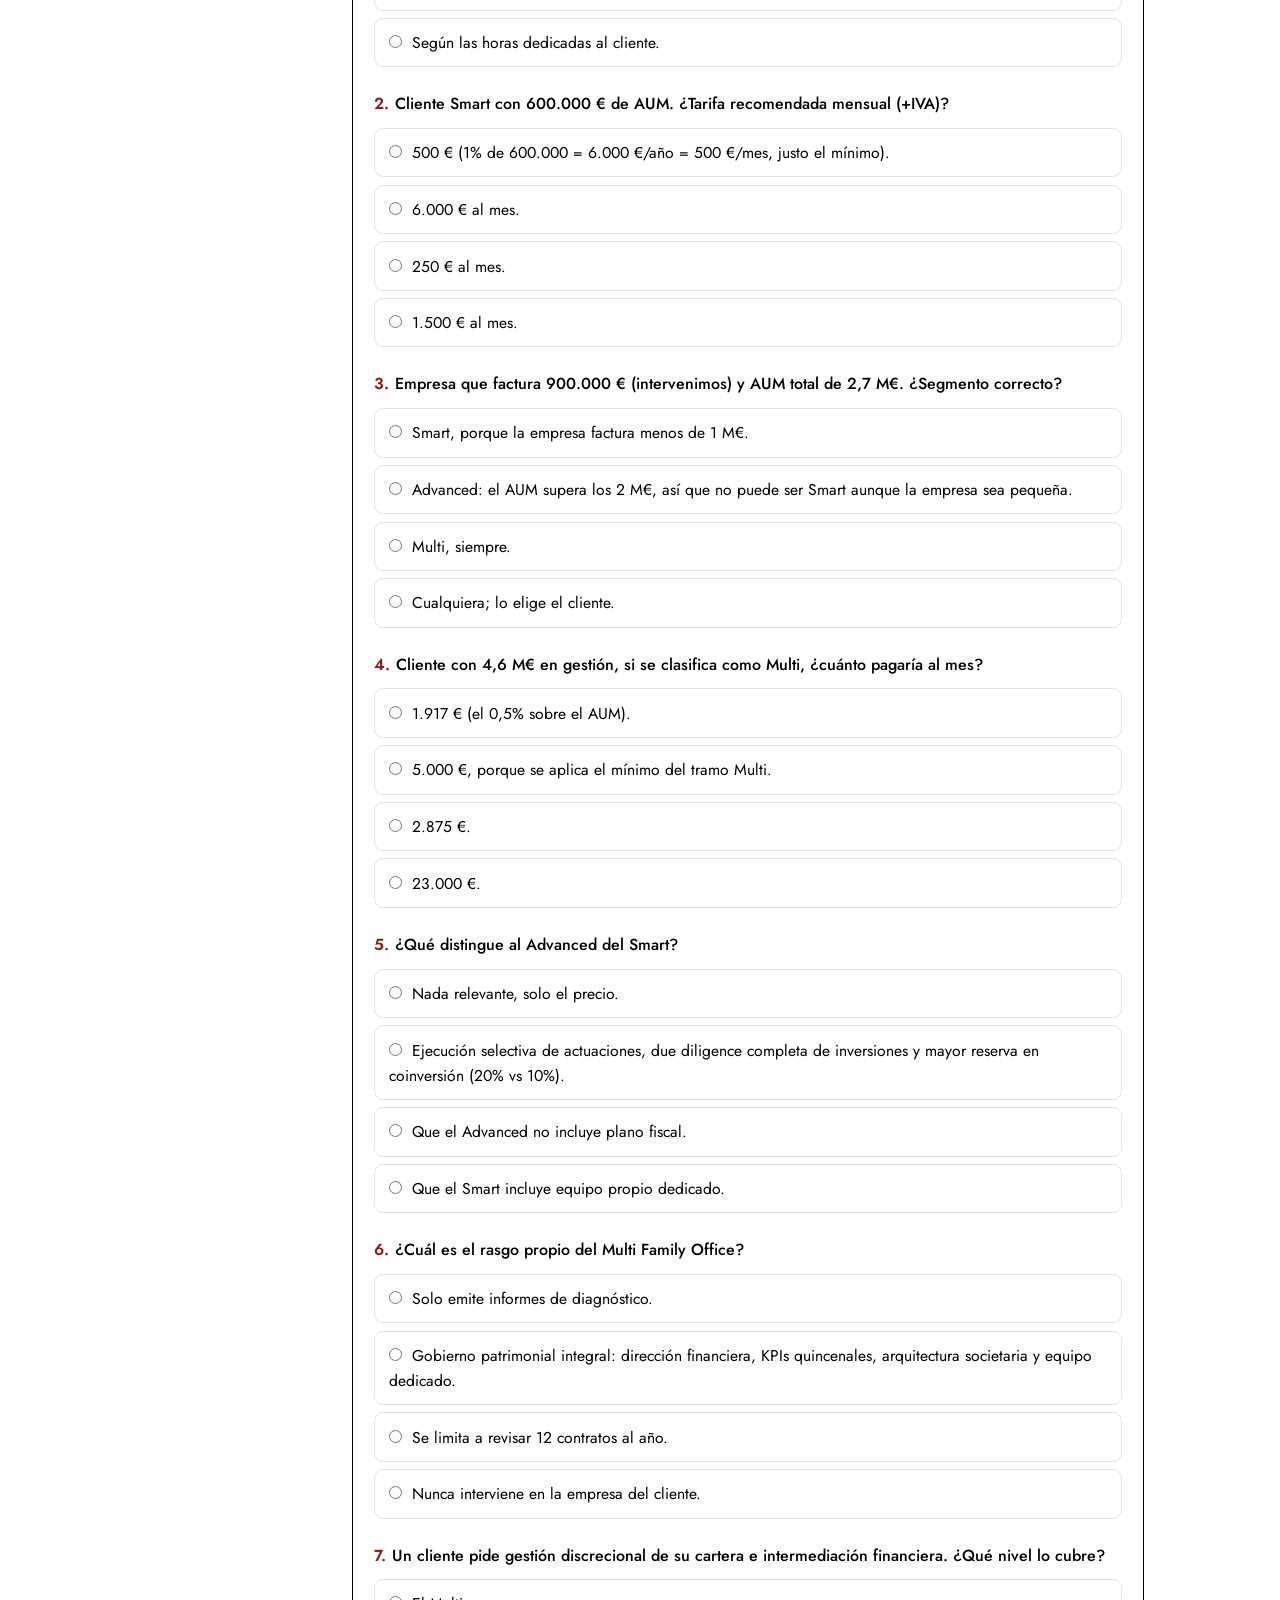
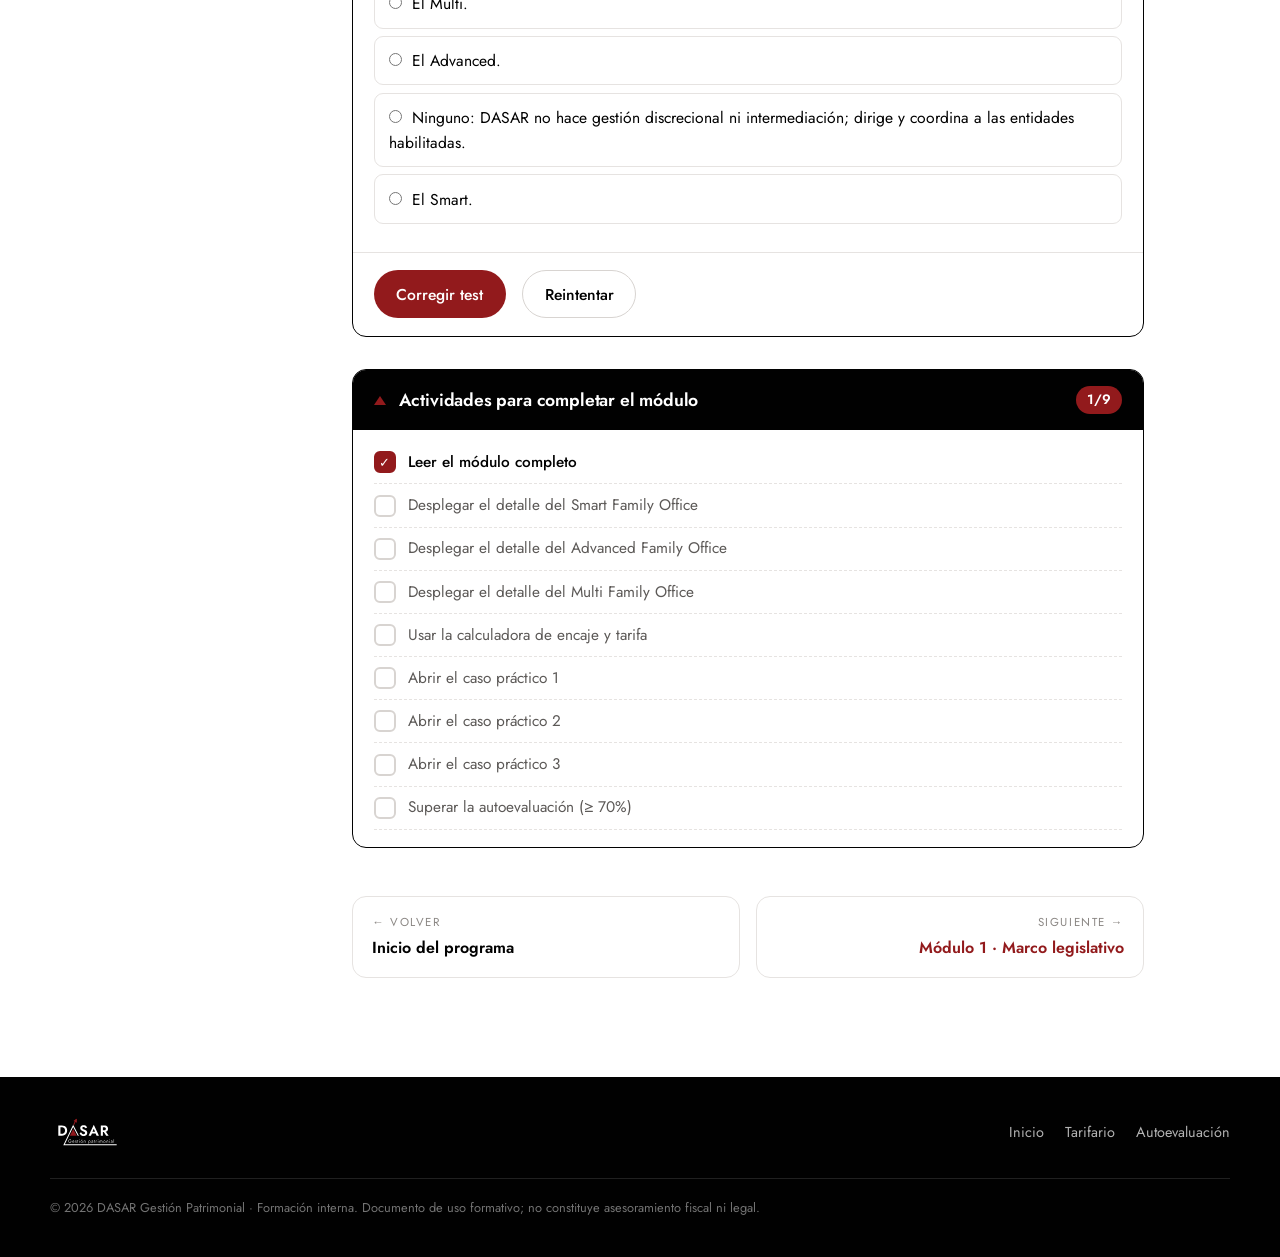
==== commit 2848a3d4: "Modulos 5 y 6: plan patrimonial, previsión, liquidez sucesoria, informe y examen" ====
--- a/modulo-0.html
+++ b/modulo-0.html
@@ -12,7 +12,7 @@
 <link rel="preconnect" href="https://fonts.googleapis.com">
 <link rel="preconnect" href="https://fonts.gstatic.com" crossorigin>
 <link href="https://fonts.googleapis.com/css2?family=Jost:ital,wght@0,400;0,500;0,600;0,700;1,400&display=swap" rel="stylesheet">
-<link rel="stylesheet" href="styles.css?v=16">
+<link rel="stylesheet" href="styles.css?v=17">
 </head>
 <body data-current="mod0">
 
@@ -511,6 +511,6 @@
   </div>
 </footer>
 
-<script src="app.js?v=16"></script>
+<script src="app.js?v=17"></script>
 </body>
 </html>
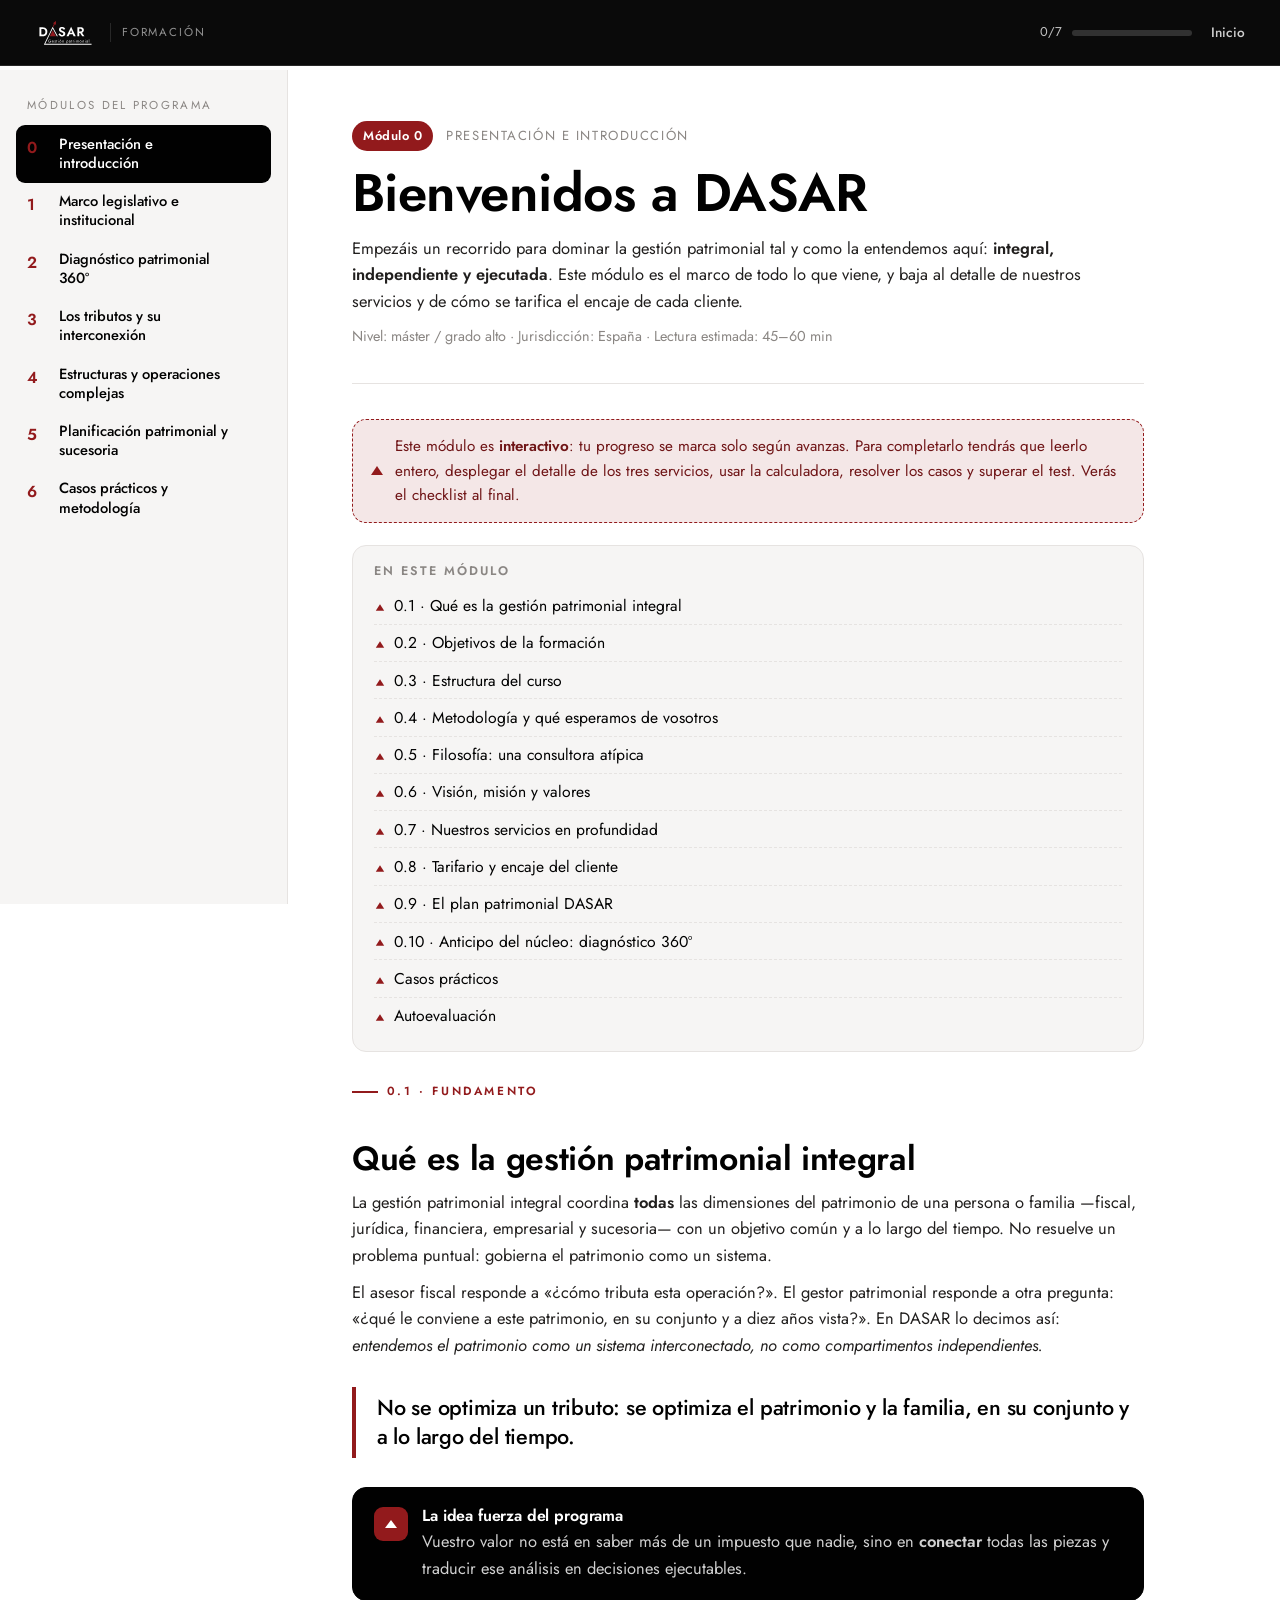
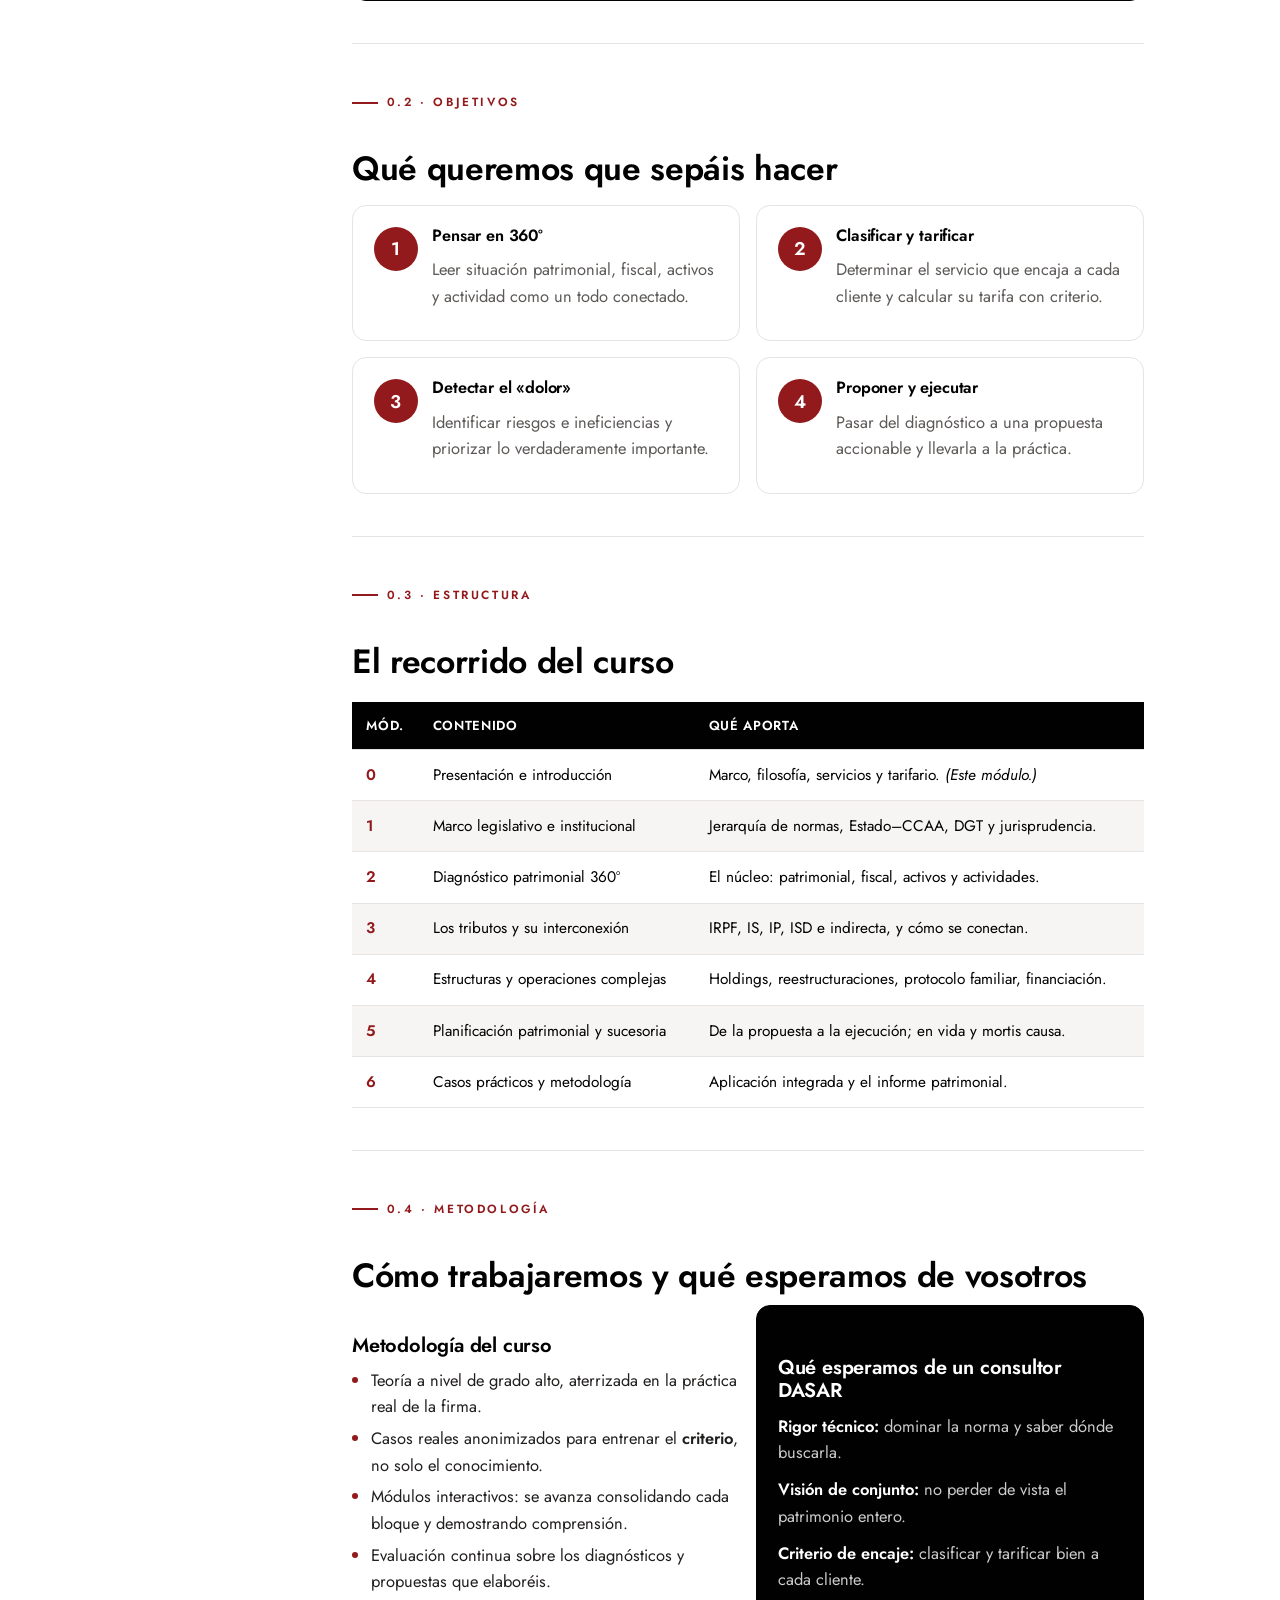
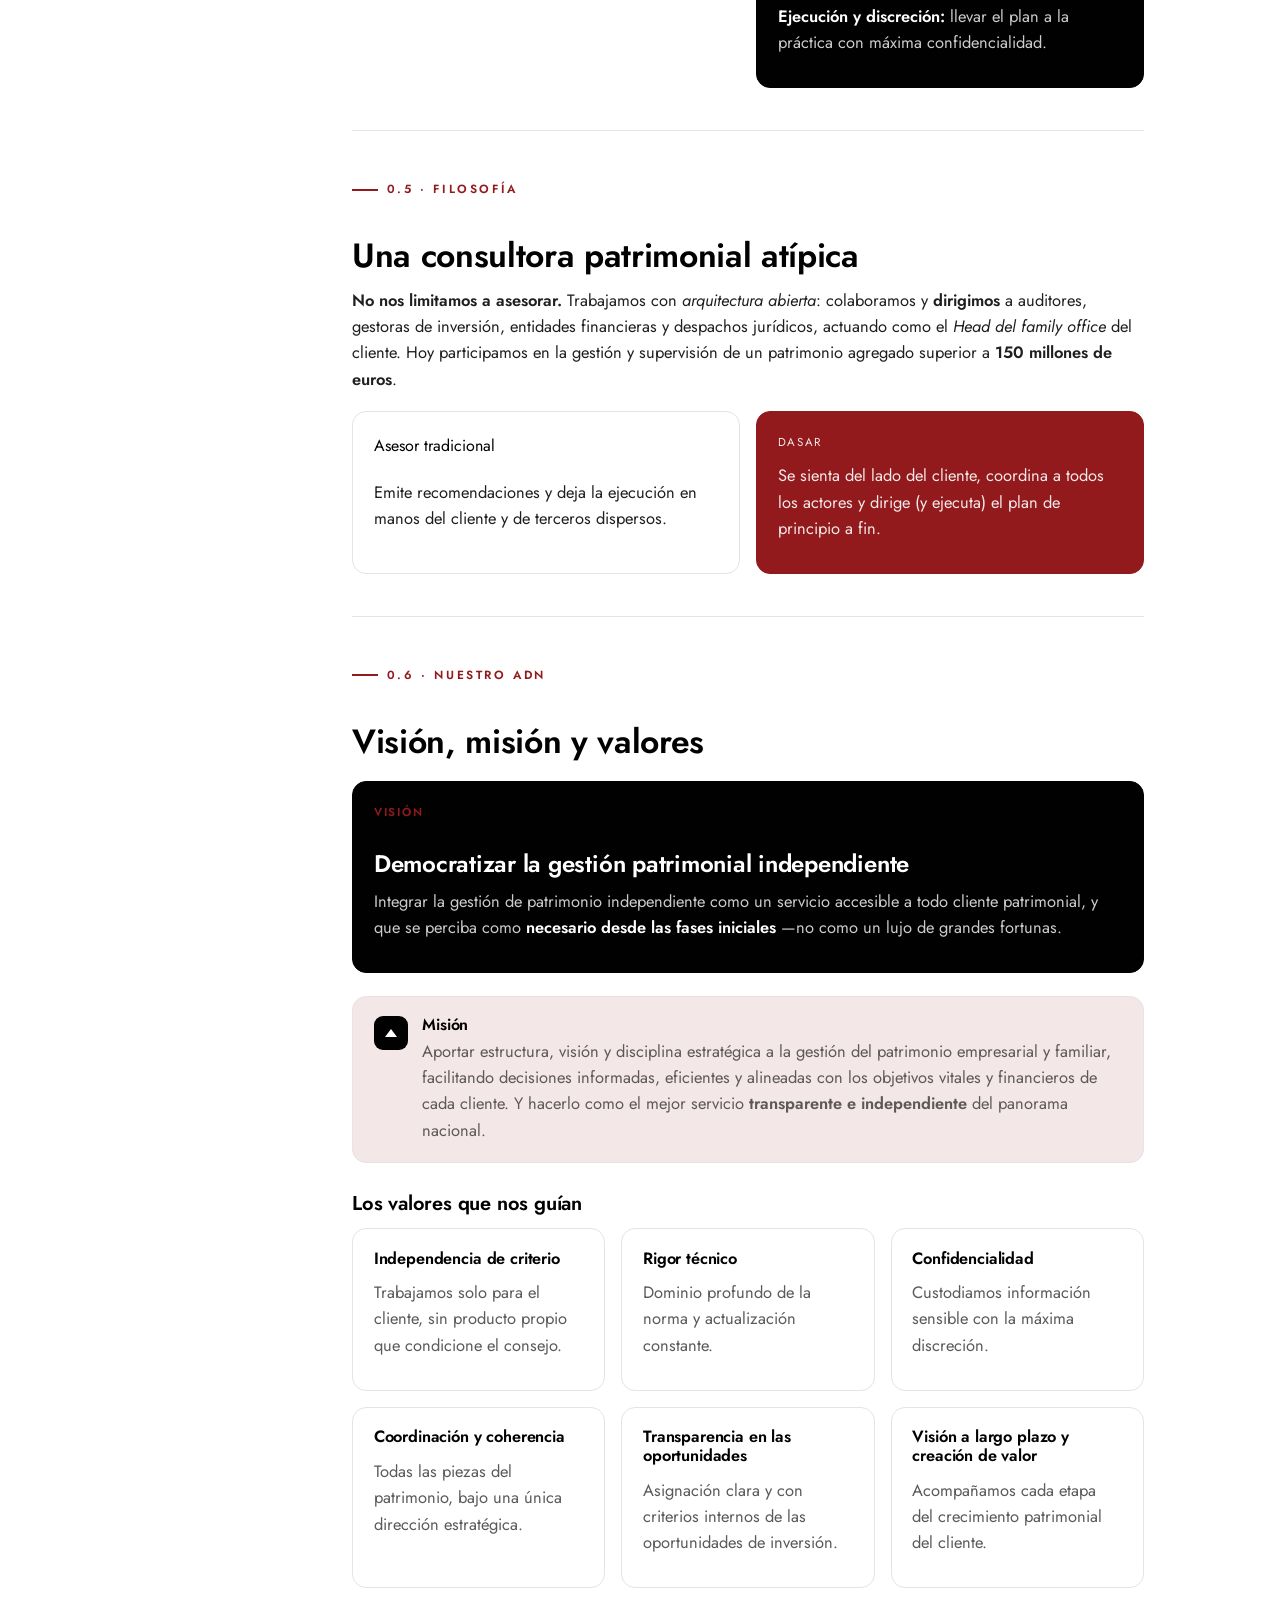
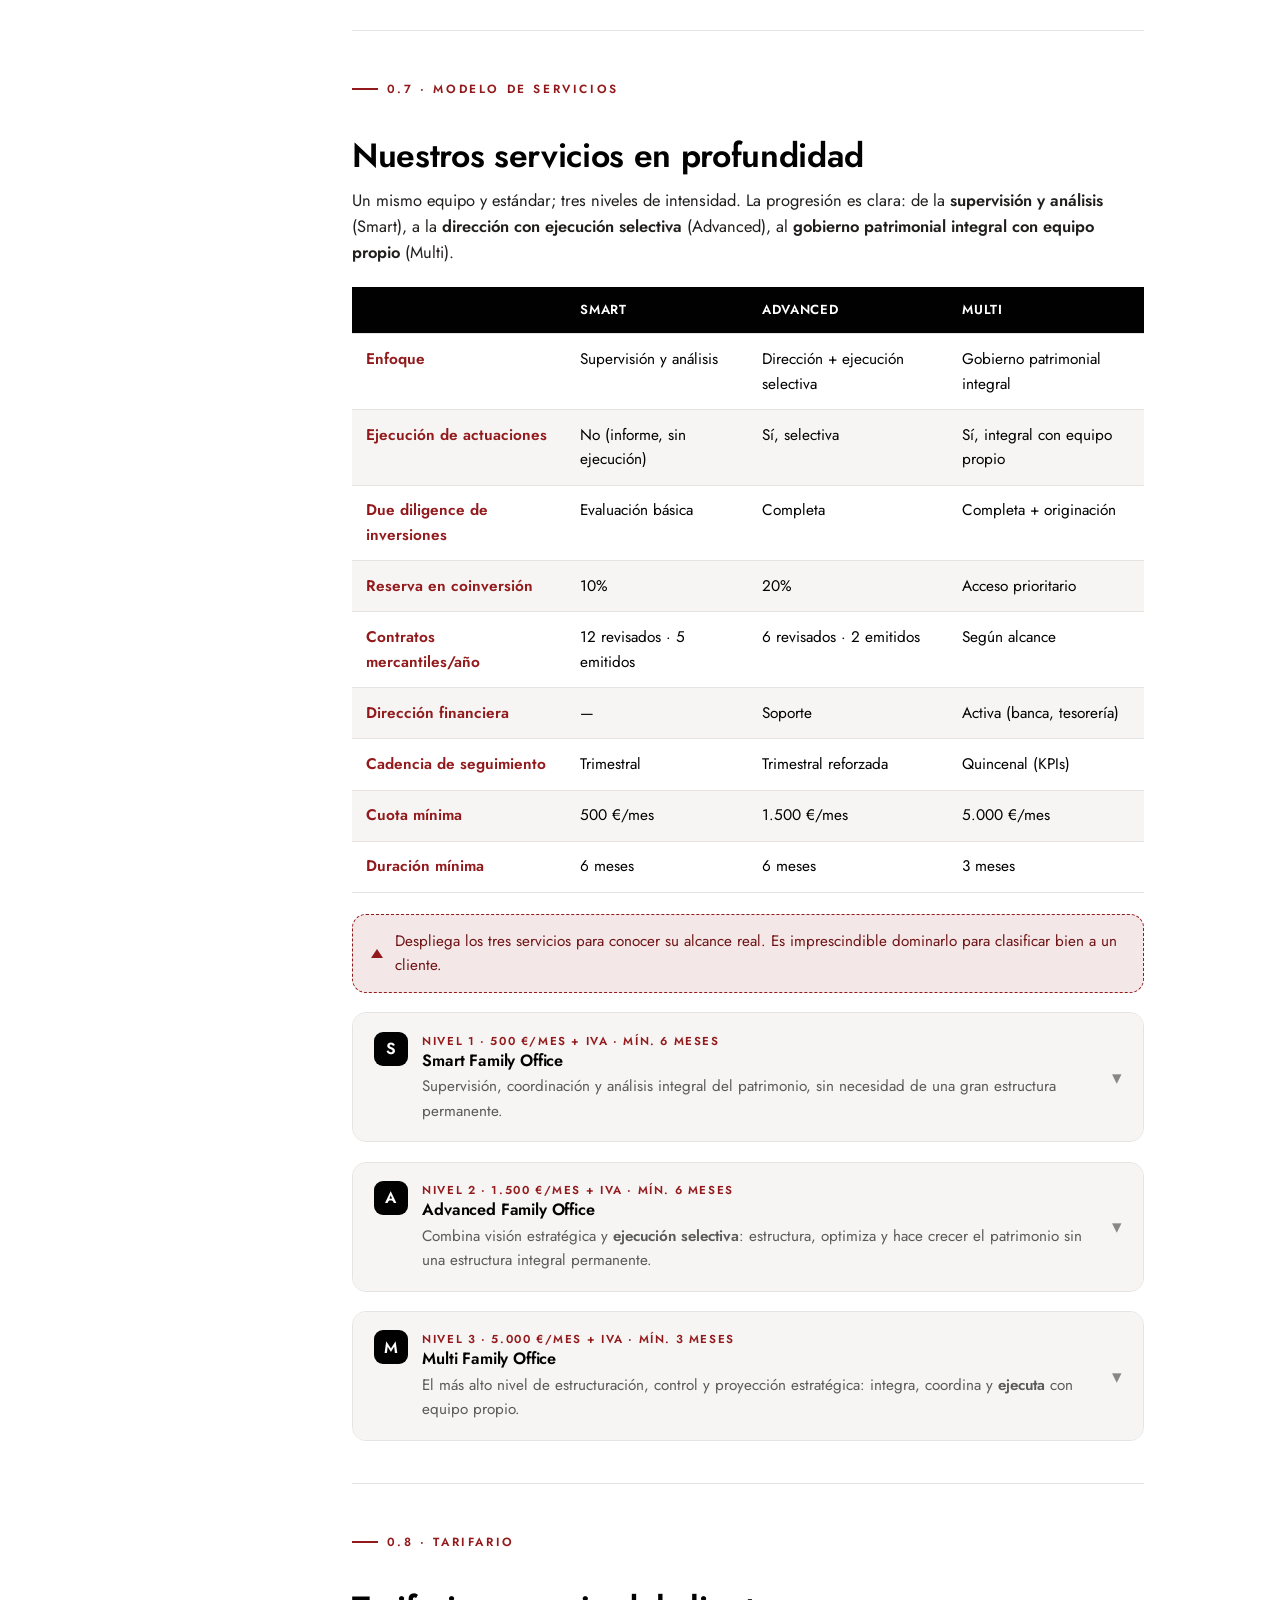
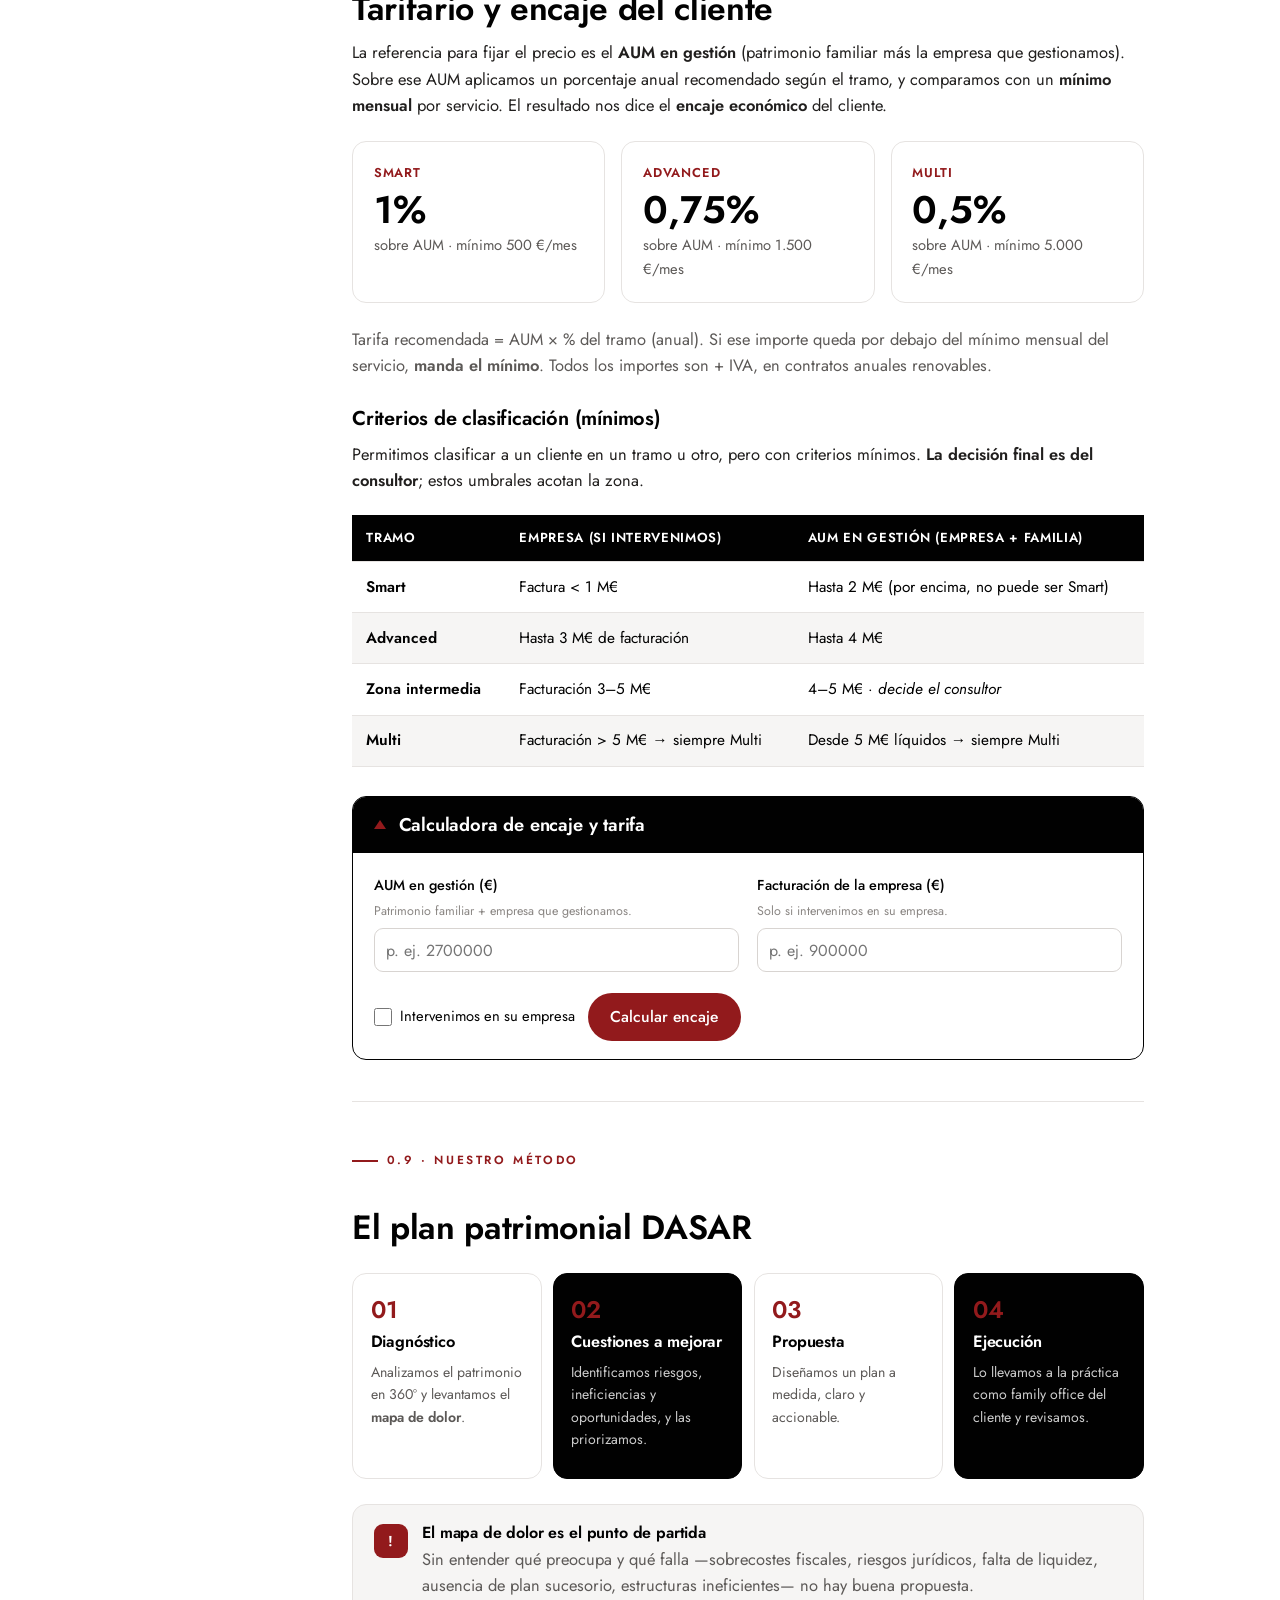
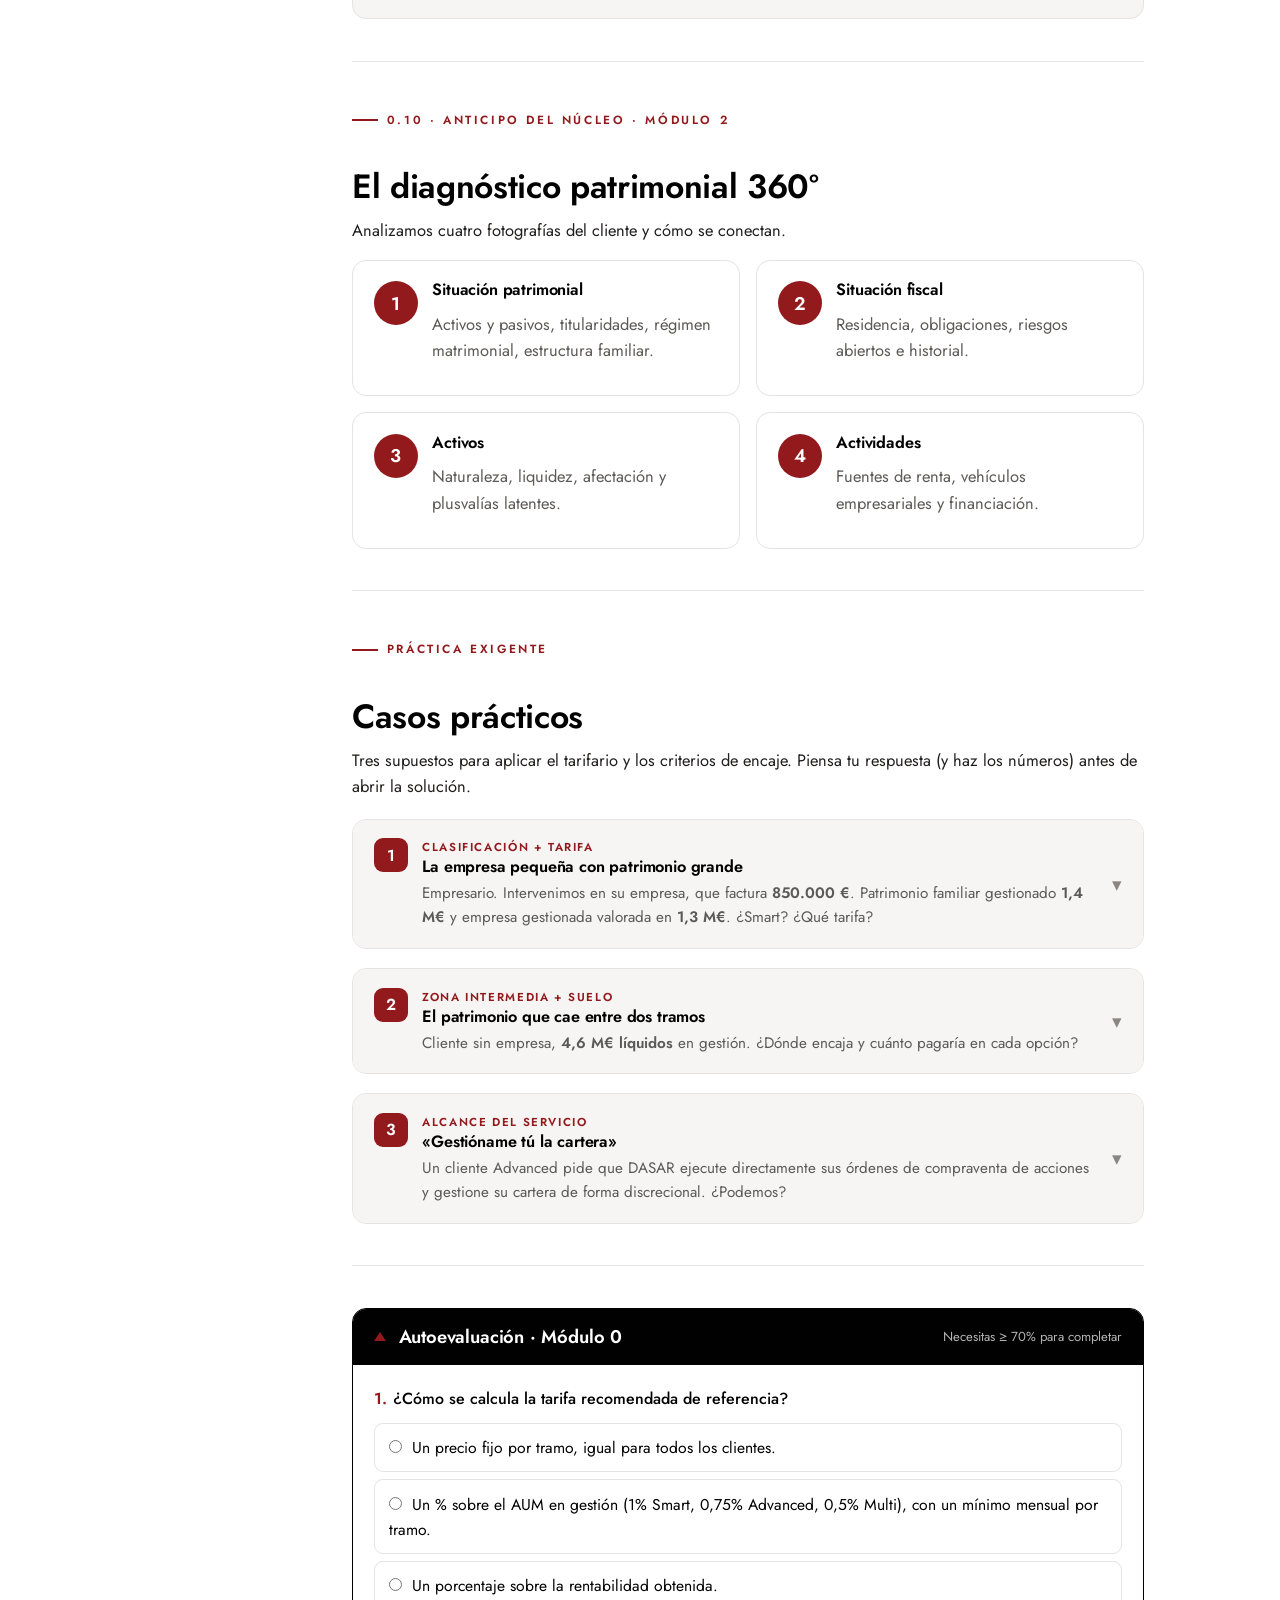
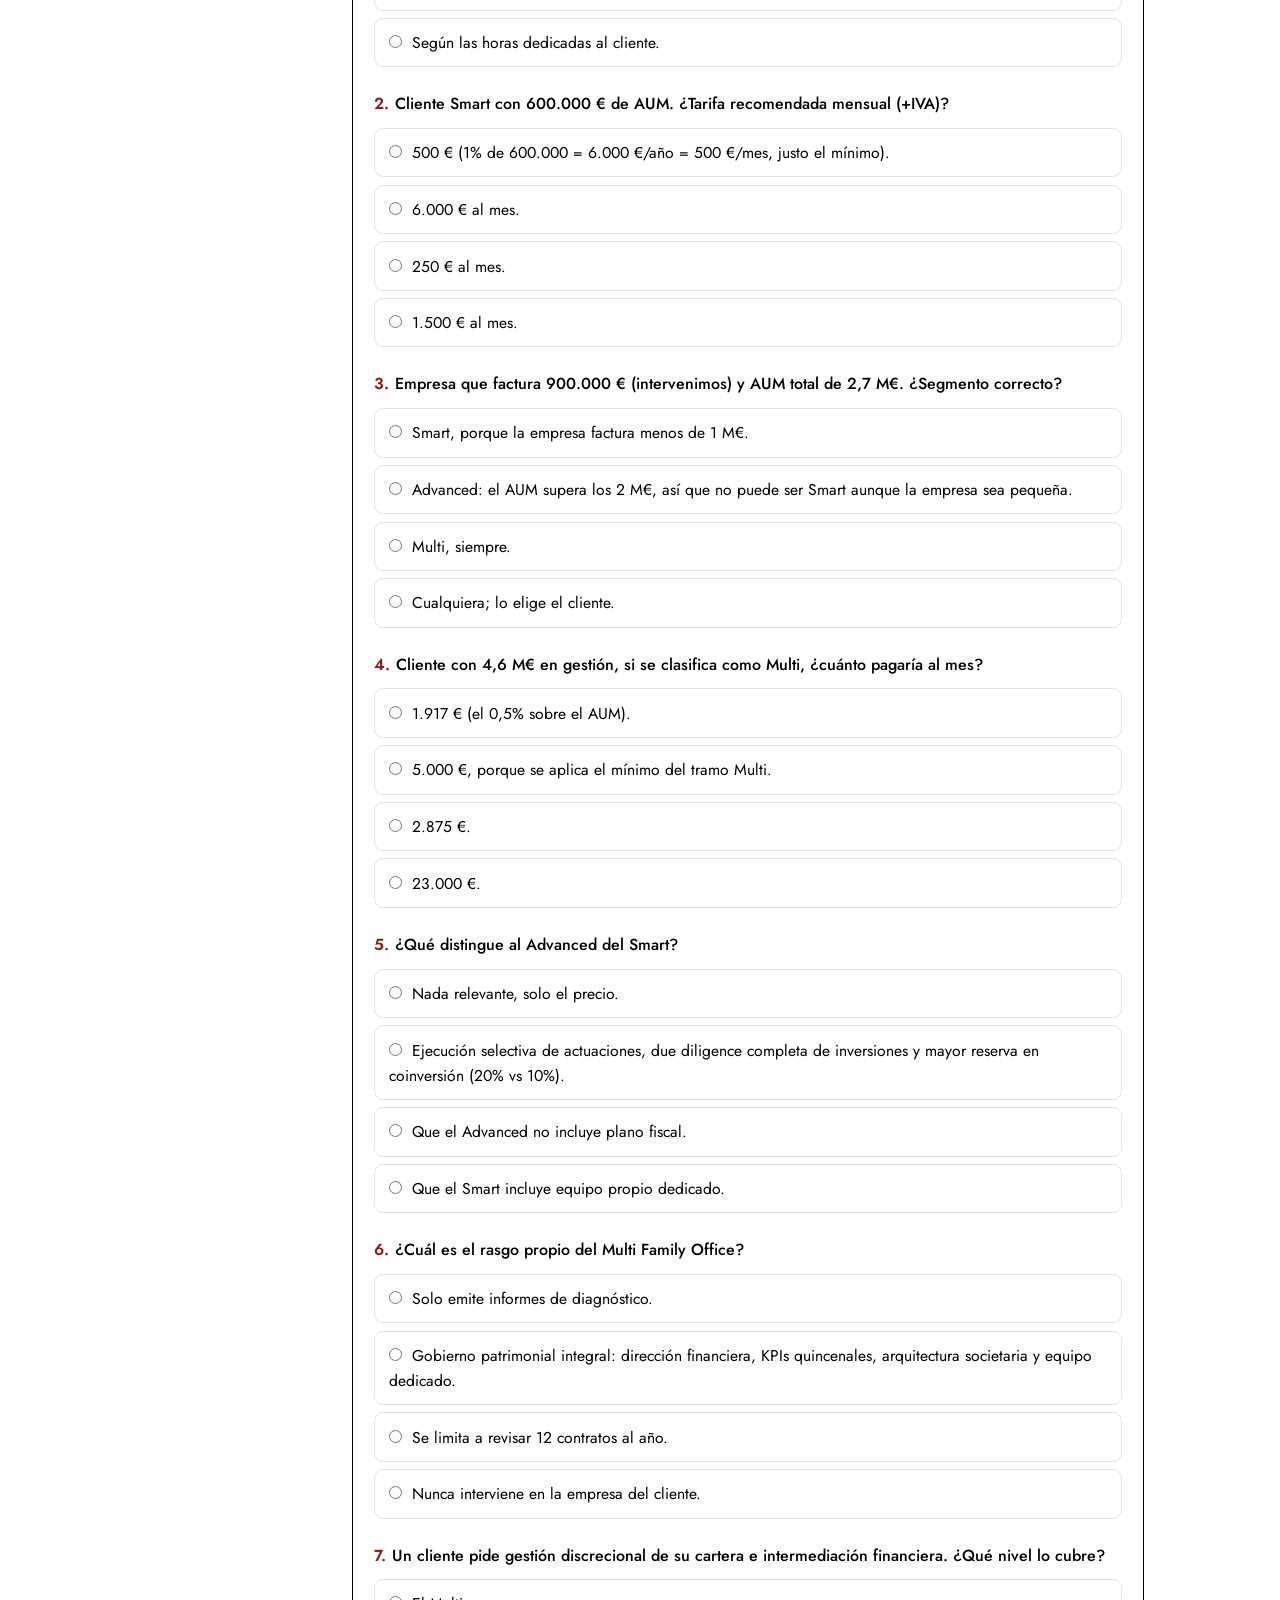
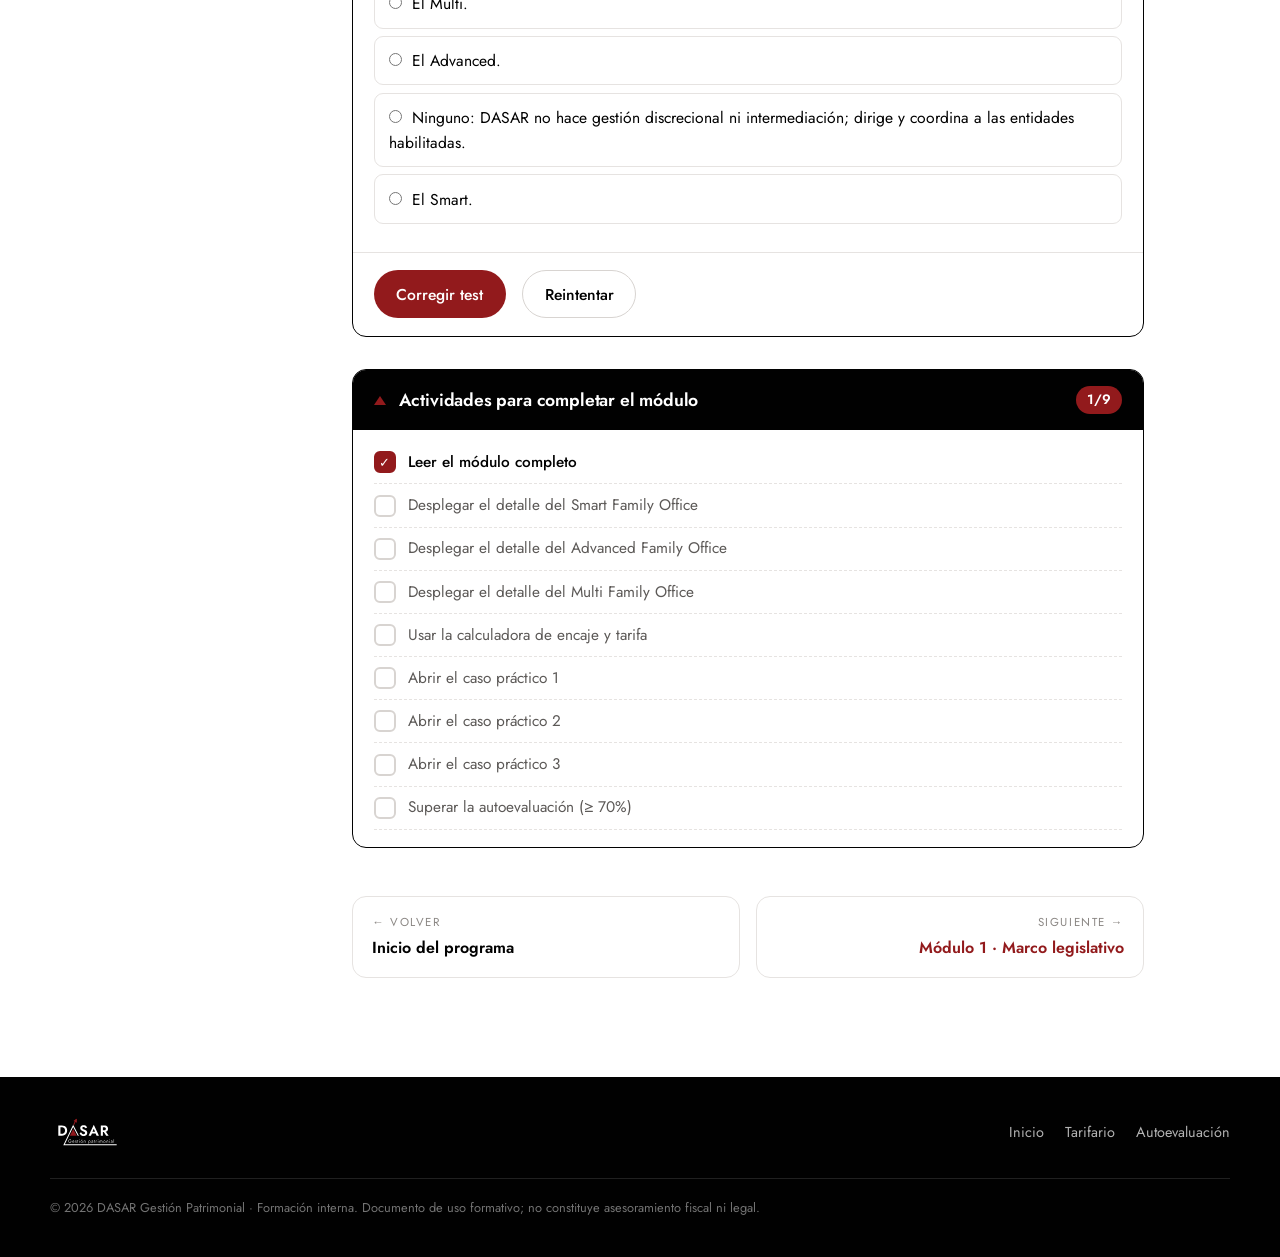
==== commit 7b53d83c: "Modulo 0: patrimonio agregado 150 millones" ====
--- a/modulo-0.html
+++ b/modulo-0.html
@@ -12,7 +12,7 @@
 <link rel="preconnect" href="https://fonts.googleapis.com">
 <link rel="preconnect" href="https://fonts.gstatic.com" crossorigin>
 <link href="https://fonts.googleapis.com/css2?family=Jost:ital,wght@0,400;0,500;0,600;0,700;1,400&display=swap" rel="stylesheet">
-<link rel="stylesheet" href="styles.css?v=17">
+<link rel="stylesheet" href="styles.css?v=18">
 </head>
 <body data-current="mod0">
 
@@ -149,7 +149,7 @@
     <section id="s5" class="reveal">
       <span class="kicker">0.5 · Filosofía</span>
       <h2>Una consultora patrimonial atípica</h2>
-      <p><strong>No nos limitamos a asesorar.</strong> Trabajamos con <em>arquitectura abierta</em>: colaboramos y <strong>dirigimos</strong> a auditores, gestoras de inversión, entidades financieras y despachos jurídicos, actuando como el <em>Head del family office</em> del cliente. Hoy participamos en la gestión y supervisión de un patrimonio agregado superior a <strong>500 millones de euros</strong>.</p>
+      <p><strong>No nos limitamos a asesorar.</strong> Trabajamos con <em>arquitectura abierta</em>: colaboramos y <strong>dirigimos</strong> a auditores, gestoras de inversión, entidades financieras y despachos jurídicos, actuando como el <em>Head del family office</em> del cliente. Hoy participamos en la gestión y supervisión de un patrimonio agregado superior a <strong>150 millones de euros</strong>.</p>
       <div class="grid grid-2" style="margin-top:1.2rem">
         <div class="card">
           <div class="mc-state" style="display:inline-block;margin-bottom:.6rem">Asesor tradicional</div>
@@ -511,6 +511,6 @@
   </div>
 </footer>
 
-<script src="app.js?v=17"></script>
+<script src="app.js?v=18"></script>
 </body>
 </html>
